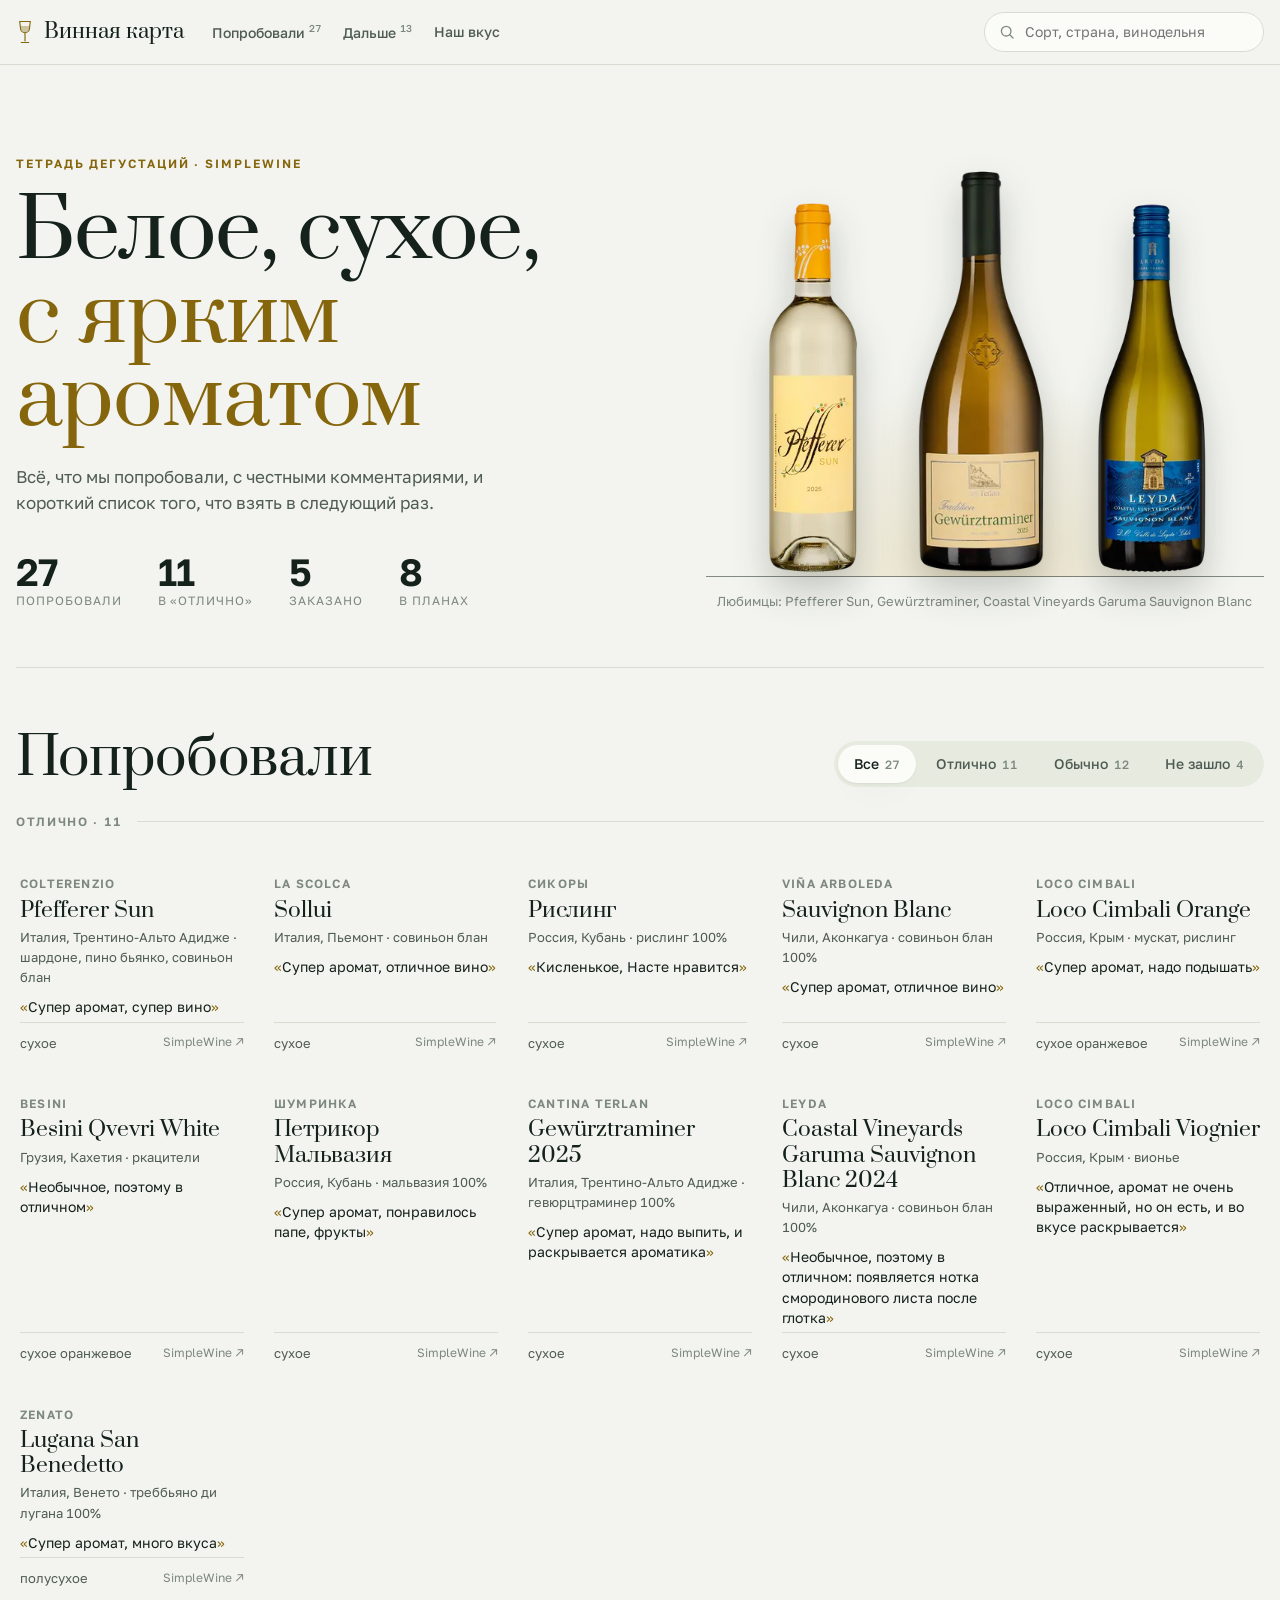
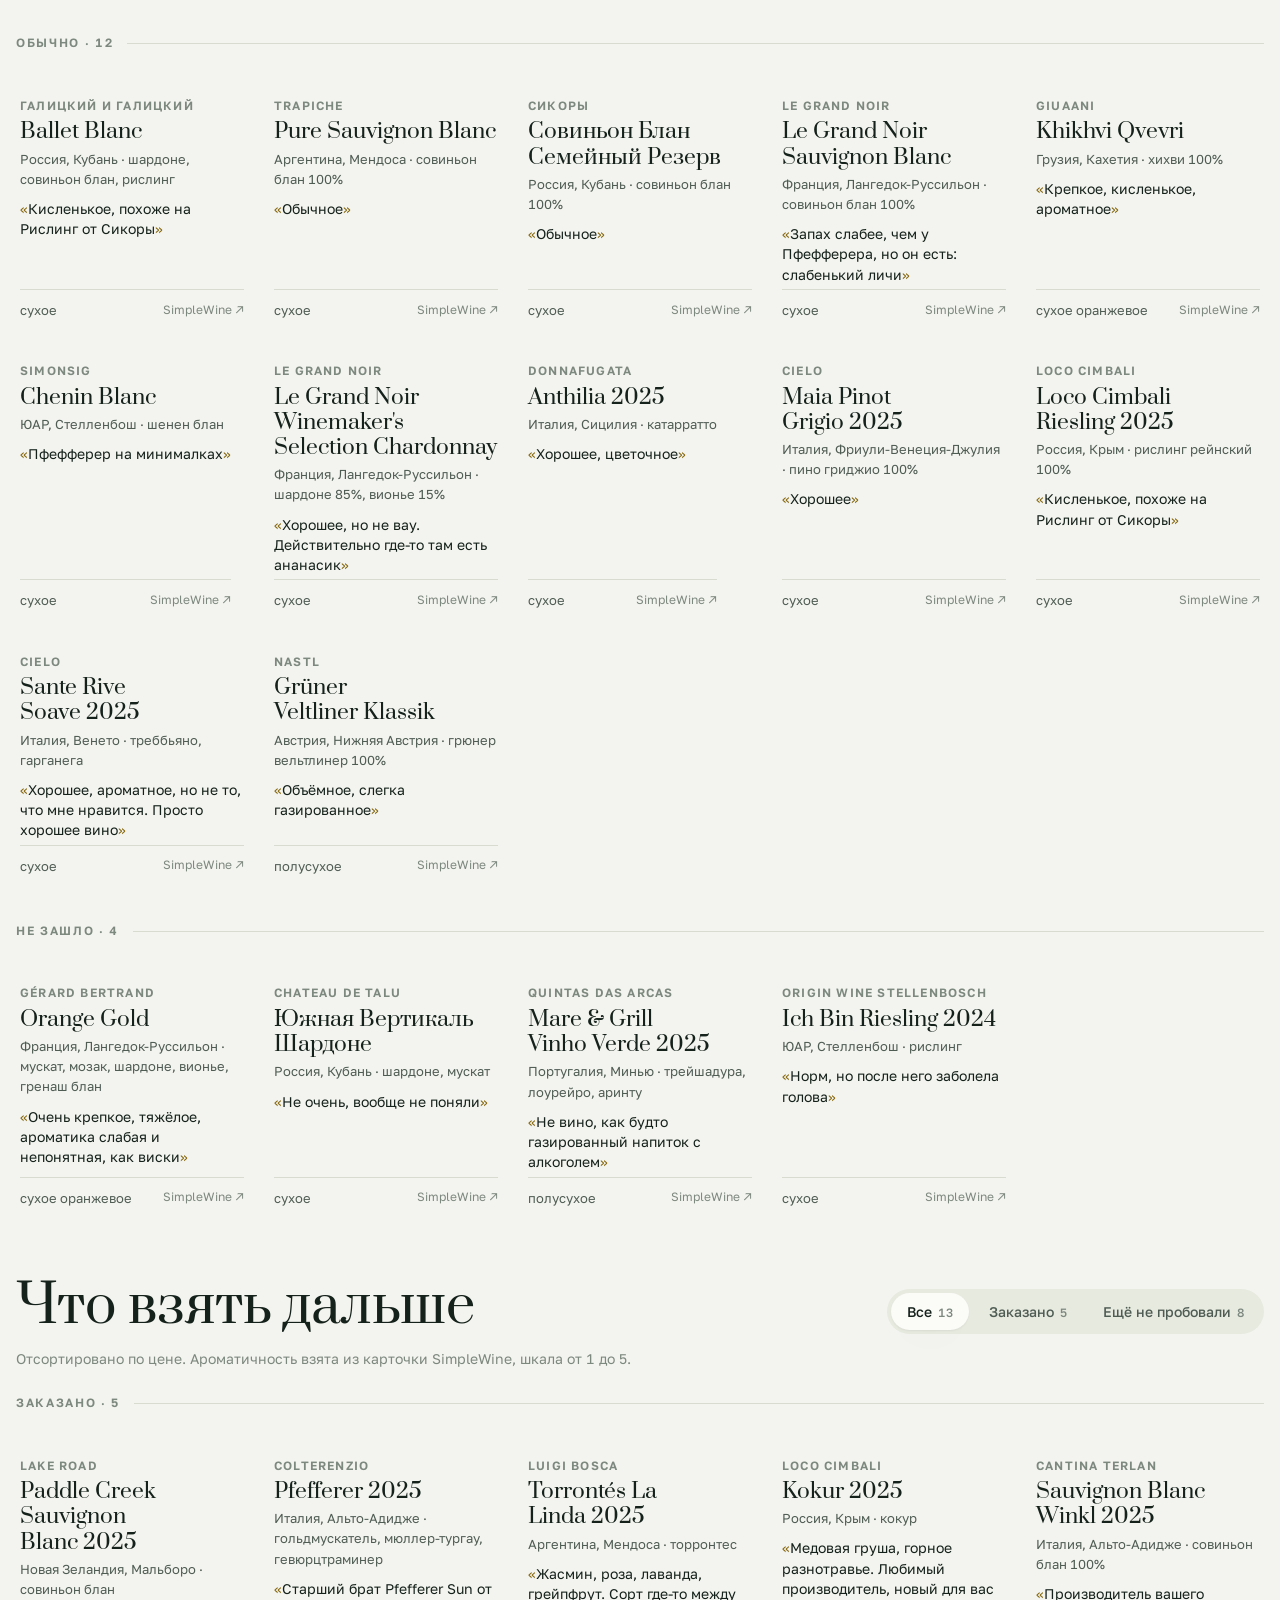
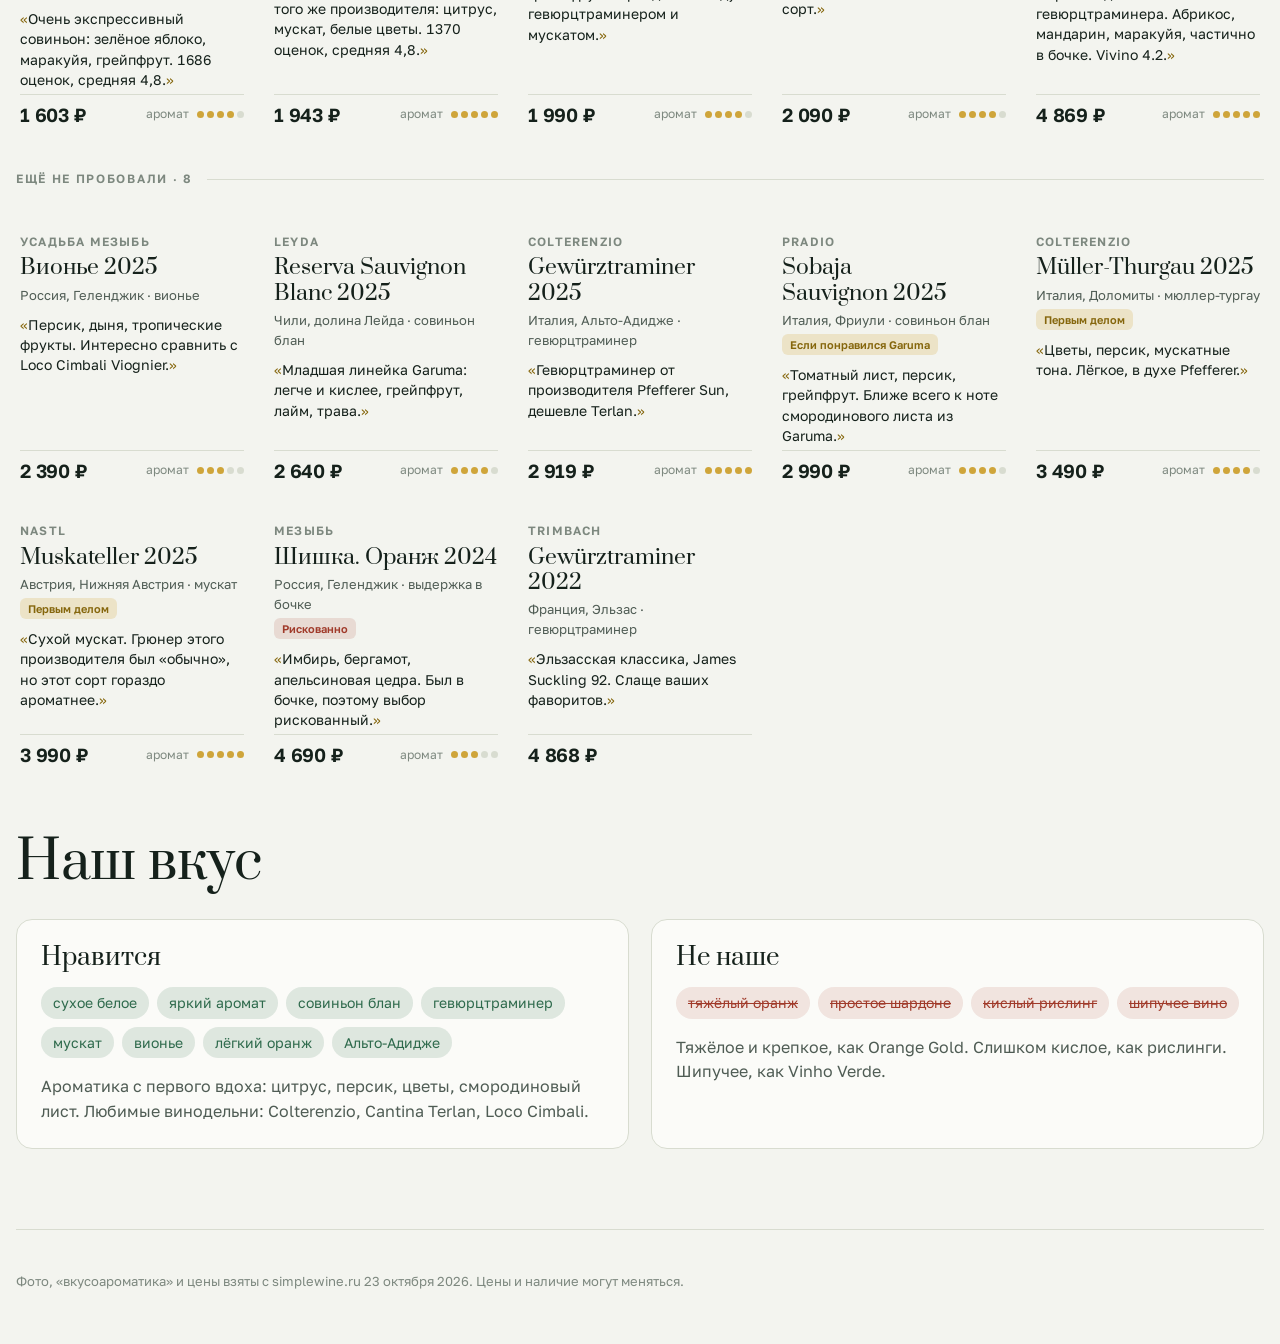
==== index.html @ acca244d "Винная карта: первая версия сайта Co-Authored-By: Claude Opus 5.5 <noreply@anthropic.com>" ====
<!doctype html>
<html lang="ru">
<head>
<meta charset="utf-8">
<meta name="viewport" content="width=device-width, initial-scale=1, viewport-fit=cover">
<meta name="claude:viewport-fit-sides" content="cover">
<title>Винная карта</title>
<meta name="description" content="Наша тетрадь белых вин из SimpleWine: что попробовали и что взять дальше.">
<link rel="preconnect" href="https://fonts.googleapis.com">
<link rel="preconnect" href="https://fonts.gstatic.com" crossorigin>
<link rel="stylesheet" href="https://fonts.googleapis.com/css2?family=Prata&family=Golos+Text:wght@400;500;600;700&display=swap">
<link rel="stylesheet" href="assets/style.css">
</head>
<body>

<header class="top">
  <div class="top__in">
    <a class="brand" href="#top" aria-label="Винная карта, наверх">
      <svg class="brand__mark" viewBox="0 0 24 32" aria-hidden="true"><path d="M5 2h14l-1 9a6 6 0 0 1-12 0L5 2Z" fill="none" stroke="currentColor" stroke-width="1.5"/><path d="M6.2 8h11.6l-.4 3a5.4 5.4 0 0 1-10.8 0Z" fill="currentColor" opacity=".35"/><path d="M12 17v11M7 30h10" stroke="currentColor" stroke-width="1.5" stroke-linecap="round"/></svg>
      <span>Винная карта</span>
    </a>
    <nav class="nav" aria-label="Разделы">
      <a href="#tried">Попробовали <sup data-count="tried"></sup></a>
      <a href="#next">Дальше <sup data-count="plan"></sup></a>
      <a href="#taste">Наш вкус</a>
    </nav>
    <label class="search">
      <svg viewBox="0 0 20 20" aria-hidden="true"><circle cx="9" cy="9" r="6" fill="none" stroke="currentColor" stroke-width="1.6"/><path d="m13.5 13.5 4 4" stroke="currentColor" stroke-width="1.6" stroke-linecap="round"/></svg>
      <input id="q" type="search" placeholder="Сорт, страна, винодельня" aria-label="Поиск по вину">
    </label>
  </div>
</header>

<main id="top">
  <section class="hero">
    <div class="hero__text">
      <p class="eyebrow">Тетрадь дегустаций · SimpleWine</p>
      <h1>Белое, сухое,<br><em>с ярким ароматом</em></h1>
      <p class="lede">Всё, что мы попробовали, с честными комментариями, и короткий список того, что взять в следующий раз.</p>
      <dl class="stats">
        <div><dt>попробовали</dt><dd data-count="tried"></dd></div>
        <div><dt>в «Отлично»</dt><dd data-count="ok"></dd></div>
        <div><dt>заказано</dt><dd data-count="ord"></dd></div>
        <div><dt>в планах</dt><dd data-count="next"></dd></div>
      </dl>
    </div>
    <figure class="shelf" aria-label="Три любимых вина">
      <div class="shelf__row" id="shelf"></div>
      <figcaption>Любимцы: <span id="shelfNames"></span></figcaption>
    </figure>
  </section>

  <section class="block" id="tried" aria-labelledby="h-tried">
    <div class="block__head">
      <h2 id="h-tried">Попробовали</h2>
      <div class="seg" role="group" aria-label="Фильтр по оценке" data-for="tried">
        <button type="button" data-f="all" aria-pressed="true">Все <span data-count="tried"></span></button>
        <button type="button" data-f="ok" aria-pressed="false">Отлично <span data-count="ok"></span></button>
        <button type="button" data-f="mid" aria-pressed="false">Обычно <span data-count="mid"></span></button>
        <button type="button" data-f="bad" aria-pressed="false">Не зашло <span data-count="bad"></span></button>
      </div>
    </div>
    <div class="grid" id="grid-tried"></div>
    <p class="none" id="none-tried" hidden>По запросу ничего не нашлось.</p>
  </section>

  <section class="block" id="next" aria-labelledby="h-next">
    <div class="block__head">
      <h2 id="h-next">Что взять дальше</h2>
      <div class="seg" role="group" aria-label="Фильтр по статусу" data-for="next">
        <button type="button" data-f="all" aria-pressed="true">Все <span data-count="plan"></span></button>
        <button type="button" data-f="ord" aria-pressed="false">Заказано <span data-count="ord"></span></button>
        <button type="button" data-f="next" aria-pressed="false">Ещё не пробовали <span data-count="next"></span></button>
      </div>
    </div>
    <p class="hint">Отсортировано по цене. Ароматичность взята из карточки SimpleWine, шкала от 1 до 5.</p>
    <div class="grid" id="grid-next"></div>
    <p class="none" id="none-next" hidden>По запросу ничего не нашлось.</p>
  </section>

  <section class="block taste" id="taste" aria-labelledby="h-taste">
    <h2 id="h-taste">Наш вкус</h2>
    <div class="taste__cols">
      <div>
        <h3>Нравится</h3>
        <ul class="pills pills--yes">
          <li>сухое белое</li><li>яркий аромат</li><li>совиньон блан</li><li>гевюрцтраминер</li><li>мускат</li><li>вионье</li><li>лёгкий оранж</li><li>Альто-Адидже</li>
        </ul>
        <p>Ароматика с первого вдоха: цитрус, персик, цветы, смородиновый лист. Любимые винодельни: Colterenzio, Cantina Terlan, Loco Cimbali.</p>
      </div>
      <div>
        <h3>Не наше</h3>
        <ul class="pills pills--no">
          <li>тяжёлый оранж</li><li>простое шардоне</li><li>кислый рислинг</li><li>шипучее вино</li>
        </ul>
        <p>Тяжёлое и крепкое, как Orange Gold. Слишком кислое, как рислинги. Шипучее, как Vinho Verde.</p>
      </div>
    </div>
  </section>

  <footer class="foot">
    <p>Фото, «вкусоароматика» и цены взяты с simplewine.ru 23 октября 2026. Цены и наличие могут меняться.</p>
  </footer>
</main>

<div class="sheet" id="sheet" hidden>
  <div class="sheet__scrim" data-close></div>
  <article class="sheet__card" role="dialog" aria-modal="true" aria-labelledby="sheetName">
    <button class="sheet__x" type="button" data-close aria-label="Закрыть">×</button>
    <div class="sheet__media">
      <div class="sheet__main"><img id="sheetImg" alt=""></div>
      <div class="sheet__thumbs" id="sheetThumbs"></div>
    </div>
    <div class="sheet__info" id="sheetInfo"></div>
  </article>
</div>

<script src="assets/wines.js"></script>
<script src="assets/app.js"></script>
</body>
</html>
---- assets/style.css ----
/* Винная карта.
   Идея: светлый «меловой» лист, как этикетка белого вина; соломенный акцент; бутылки стоят на полке.
   Карточка = подложка с бутылкой; при наведении бутылку сменяет бокал «вкусоароматики». */
:root {
  --bg: #f3f4ef;
  --surface: #fbfbf8;
  --plate: #e7eadf;
  --plate-hi: #dfe3d5;
  --ink: #15211b;
  --ink-2: #4f5c54;
  --ink-3: #7d887f;
  --rule: #d8dcd0;
  --straw: #cfa53a;
  --straw-ink: #85660c;
  --ok: #2e6a4c;
  --mid: #8a6a10;
  --bad: #a03a2a;
  --ord: #15211b;
  --shadow: 0 1px 2px rgba(21, 33, 27, .06), 0 12px 32px -18px rgba(21, 33, 27, .35);
  --f-display: "Prata", "Times New Roman", Georgia, serif;
  --f-body: "Golos Text", "Segoe UI", system-ui, -apple-system, sans-serif;
  --gut: max(16px, env(safe-area-inset-left, 0px));
  --gut-r: max(16px, env(safe-area-inset-right, 0px));
  --ease: cubic-bezier(.2, .7, .1, 1);
  color-scheme: light;
}
@media (prefers-color-scheme: dark) {
  :root:not([data-theme="light"]) {
    --bg: #101612; --surface: #161e19; --plate: #1d2721; --plate-hi: #243029;
    --ink: #ecefe8; --ink-2: #aab5ad; --ink-3: #7f8b83; --rule: #2a352e;
    --straw: #dcb653; --straw-ink: #e2c26a; --ok: #6cc196; --mid: #dcb653; --bad: #ec8a76; --ord: #ecefe8;
    --shadow: 0 1px 2px rgba(0, 0, 0, .3), 0 14px 34px -18px rgba(0, 0, 0, .7);
    color-scheme: dark;
  }
}
:root[data-theme="dark"] {
  --bg: #101612; --surface: #161e19; --plate: #1d2721; --plate-hi: #243029;
  --ink: #ecefe8; --ink-2: #aab5ad; --ink-3: #7f8b83; --rule: #2a352e;
  --straw: #dcb653; --straw-ink: #e2c26a; --ok: #6cc196; --mid: #dcb653; --bad: #ec8a76; --ord: #ecefe8;
  --shadow: 0 1px 2px rgba(0, 0, 0, .3), 0 14px 34px -18px rgba(0, 0, 0, .7);
  color-scheme: dark;
}

*, *::before, *::after { box-sizing: border-box; }
[hidden] { display: none !important; }
html { scroll-behavior: smooth; scroll-padding-top: 84px; }
body {
  margin: 0; background: var(--bg); color: var(--ink);
  font: 400 16px/1.55 var(--f-body); -webkit-font-smoothing: antialiased;
  font-variant-numeric: tabular-nums;
}
body::before {
  content: ""; position: fixed; inset: 0 0 auto; height: env(safe-area-inset-top, 0px); z-index: 30; background: var(--bg);
}
img { max-width: 100%; display: block; }
a { color: inherit; }
button { font: inherit; color: inherit; }
:focus-visible { outline: 2px solid var(--straw); outline-offset: 3px; border-radius: 4px; }

/* ---------- шапка ---------- */
.top {
  position: sticky; top: env(safe-area-inset-top, 0px); z-index: 20;
  background: color-mix(in srgb, var(--bg) 86%, transparent);
  backdrop-filter: blur(12px) saturate(1.2); -webkit-backdrop-filter: blur(12px) saturate(1.2);
  border-bottom: 1px solid var(--rule);
}
.top__in {
  max-width: 1280px; margin: 0 auto; padding-left: var(--gut); padding-right: var(--gut-r);
  display: flex; align-items: center; gap: 28px; min-height: 64px;
}
.brand { display: flex; align-items: center; gap: 10px; text-decoration: none; font: 400 20px/1 var(--f-display); white-space: nowrap; }
.brand__mark { width: 18px; height: 24px; color: var(--straw-ink); }
.nav { display: flex; gap: 22px; font-size: 14px; font-weight: 500; }
.nav a { text-decoration: none; color: var(--ink-2); white-space: nowrap; }
.nav a:hover { color: var(--ink); }
.nav sup { font-size: 10px; color: var(--ink-3); }
.search {
  margin-left: auto; display: flex; align-items: center; gap: 8px; height: 40px; padding: 0 14px;
  border: 1px solid var(--rule); border-radius: 999px; background: var(--surface); min-width: 0; width: 280px;
}
.search svg { width: 16px; height: 16px; color: var(--ink-3); flex: none; }
.search input { border: 0; outline: 0; background: none; color: var(--ink); font: inherit; font-size: 14px; width: 100%; min-width: 0; }
.search:focus-within { border-color: var(--ink-3); }

main { max-width: 1280px; margin: 0 auto; padding-left: var(--gut); padding-right: var(--gut-r); }

/* ---------- первый экран ---------- */
.hero {
  display: grid; grid-template-columns: minmax(0, 1.15fr) minmax(0, 1fr); gap: 48px; align-items: end;
  padding-block: clamp(40px, 7vw, 96px) 56px; border-bottom: 1px solid var(--rule);
}
.eyebrow { margin: 0 0 18px; font-size: 12px; font-weight: 600; letter-spacing: .16em; text-transform: uppercase; color: var(--straw-ink); }
h1 {
  margin: 0; font: 400 clamp(40px, 6.4vw, 84px)/1.02 var(--f-display); letter-spacing: -.01em; text-wrap: balance;
}
h1 em { font-style: normal; color: var(--straw-ink); }
.lede { margin: 22px 0 0; max-width: 46ch; font-size: 17px; color: var(--ink-2); }
.stats { display: flex; flex-wrap: wrap; gap: 14px 36px; margin: 34px 0 0; }
.stats div { display: flex; flex-direction: column-reverse; }
.stats dt { font-size: 12px; letter-spacing: .08em; text-transform: uppercase; color: var(--ink-3); }
.stats dd { margin: 0; font: 600 38px/1.1 var(--f-body); letter-spacing: -.02em; }

.shelf { margin: 0; display: grid; gap: 14px; }
.shelf__row {
  position: relative; display: flex; justify-content: center; align-items: flex-end; gap: clamp(8px, 3vw, 36px);
  height: clamp(260px, 32vw, 420px); padding: 0 6%;
  background: radial-gradient(60% 70% at 50% 100%, color-mix(in srgb, var(--straw) 22%, transparent), transparent 70%);
}
.shelf__row::after { content: ""; position: absolute; left: 0; right: 0; bottom: 0; height: 1px; background: var(--ink); opacity: .5; }
.shelf__row img { height: 92%; width: auto; filter: drop-shadow(0 18px 18px rgba(21, 33, 27, .22)); transition: transform .6s var(--ease); }
.shelf__row img:nth-child(2) { height: 100%; }
.shelf__row img:hover { transform: translateY(-8px); }
.shelf figcaption { font-size: 13px; color: var(--ink-3); text-align: center; }

/* ---------- разделы ---------- */
.block { padding-block: 64px 8px; }
.block__head { display: flex; flex-wrap: wrap; align-items: end; justify-content: space-between; gap: 16px 24px; margin-bottom: 26px; }
h2 { margin: 0; font: 400 clamp(32px, 4.4vw, 52px)/1.05 var(--f-display); text-wrap: balance; }
.hint { margin: -12px 0 24px; font-size: 14px; color: var(--ink-3); }
.seg { display: flex; flex-wrap: wrap; gap: 4px; padding: 4px; border-radius: 999px; background: var(--plate); }
.seg button {
  border: 0; background: none; cursor: pointer; padding: 8px 16px; border-radius: 999px;
  font-size: 14px; font-weight: 500; color: var(--ink-2); white-space: nowrap;
  transition: background .3s var(--ease), color .3s var(--ease);
}
.seg button span { font-size: 12px; color: var(--ink-3); margin-left: 2px; }
.seg button[aria-pressed="true"] { background: var(--surface); color: var(--ink); box-shadow: var(--shadow); }

.group-title {
  grid-column: 1 / -1; display: flex; align-items: center; gap: 14px; margin: 18px 0 2px;
  font-size: 12px; font-weight: 600; letter-spacing: .14em; text-transform: uppercase; color: var(--ink-3);
}
.group-title::after { content: ""; flex: 1; height: 1px; background: var(--rule); }
.group-title:first-child { margin-top: 0; }

.grid { display: grid; grid-template-columns: repeat(auto-fill, minmax(232px, 1fr)); gap: 28px 22px; }
.none { color: var(--ink-3); padding: 24px 0; }

/* ---------- карточка ---------- */
.card {
  position: relative; display: flex; flex-direction: column; min-width: 0;
  background: none; border: 0; padding: 0; text-align: left; cursor: pointer;
}
.card__plate {
  position: relative; aspect-ratio: 4 / 5; border-radius: 16px; overflow: hidden; background: var(--plate);
  transition: background .4s var(--ease);
}
.card__bottle {
  position: absolute; left: 50%; bottom: 6%; height: 84%; width: auto; max-width: none; transform: translateX(-50%);
  filter: drop-shadow(0 14px 14px rgba(21, 33, 27, .2)); transition: transform .6s var(--ease), opacity .4s var(--ease);
}
.card__glass {
  position: absolute; inset: 0; width: 100%; height: 100%; object-fit: contain; background: #fff; padding: 6%;
  opacity: 0; transform: scale(1.04); transition: opacity .45s var(--ease), transform .6s var(--ease);
}
.card:hover .card__plate, .card:focus-visible .card__plate { background: var(--plate-hi); }
.card:hover .card__bottle { transform: translateX(-50%) translateY(-6px); }
@media (hover: hover) {
  .card:hover .card__glass, .card:focus-visible .card__glass { opacity: 1; transform: none; }
}
.badge {
  position: absolute; top: 12px; left: 12px; z-index: 2; display: inline-flex; align-items: center; gap: 6px;
  padding: 4px 10px; border-radius: 999px; background: var(--surface); box-shadow: var(--shadow);
  font-size: 12px; font-weight: 600;
}
.badge::before { content: ""; width: 7px; height: 7px; border-radius: 50%; background: currentColor; }
.badge--ok { color: var(--ok); } .badge--mid { color: var(--mid); } .badge--bad { color: var(--bad); }
.badge--ord { color: var(--ord); } .badge--next { color: var(--straw-ink); }
.glass-hint {
  position: absolute; right: 12px; bottom: 12px; z-index: 2; font-size: 11px; color: var(--ink-3);
  background: color-mix(in srgb, var(--surface) 80%, transparent); padding: 3px 8px; border-radius: 999px;
}
@media (hover: none) { .glass-hint { display: none; } }

.card__body { flex: 1; display: flex; flex-direction: column; align-items: stretch; gap: 4px; padding: 14px 4px 0; }
.card__body > .tag { align-self: flex-start; }
.card__producer { font-size: 12px; font-weight: 600; letter-spacing: .1em; text-transform: uppercase; color: var(--ink-3); }
.card__name { margin: 0; font: 400 21px/1.2 var(--f-display); text-wrap: balance; }
.card__meta { font-size: 13px; color: var(--ink-2); }
.card__note { margin: 6px 0 0; font-size: 14px; line-height: 1.45; color: var(--ink); }
.card__note::before { content: "«"; color: var(--straw-ink); }
.card__note::after { content: "»"; color: var(--straw-ink); }
.card__foot { margin-top: auto !important; display: flex; align-items: center; justify-content: space-between; gap: 10px; margin-top: 10px; padding-top: 10px; border-top: 1px solid var(--rule); }
.price { font: 600 19px/1 var(--f-body); letter-spacing: -.01em; white-space: nowrap; }
.aroma { display: inline-flex; gap: 3px; align-items: center; }
.aroma i { width: 7px; height: 7px; border-radius: 50%; background: var(--rule); }
.aroma i.on { background: var(--straw); }
.aroma-l { font-size: 12px; color: var(--ink-3); display: inline-flex; gap: 8px; align-items: center; }
.tag { justify-self: start; font-size: 11px; font-weight: 600; padding: 2px 8px; border-radius: 6px; background: color-mix(in srgb, var(--straw) 22%, transparent); color: var(--straw-ink); }
.tag--risk { background: color-mix(in srgb, var(--bad) 14%, transparent); color: var(--bad); }
.card--bad .card__bottle { opacity: .75; filter: grayscale(.5) drop-shadow(0 14px 14px rgba(21, 33, 27, .2)); }

/* ---------- наш вкус ---------- */
.taste { padding-bottom: 24px; }
.taste h2 { margin-bottom: 28px; }
.taste__cols { display: grid; grid-template-columns: repeat(2, minmax(0, 1fr)); gap: 22px; }
.taste__cols > div { background: var(--surface); border: 1px solid var(--rule); border-radius: 16px; padding: 24px; min-width: 0; }
.taste h3 { margin: 0 0 14px; font: 400 24px/1.2 var(--f-display); }
.taste p { margin: 16px 0 0; color: var(--ink-2); max-width: 60ch; }
.pills { list-style: none; margin: 0; padding: 0; display: flex; flex-wrap: wrap; gap: 8px; }
.pills li { padding: 5px 12px; border-radius: 999px; font-size: 14px; }
.pills--yes li { background: color-mix(in srgb, var(--ok) 14%, transparent); color: var(--ok); }
.pills--no li { background: color-mix(in srgb, var(--bad) 12%, transparent); color: var(--bad); text-decoration: line-through; text-decoration-thickness: 1px; }

.foot { margin-top: 56px; padding-block: 28px calc(40px + env(safe-area-inset-bottom, 0px)); border-top: 1px solid var(--rule); font-size: 13px; color: var(--ink-3); }

/* ---------- карточка вина (окно) ---------- */
.sheet { position: fixed; inset: 0; z-index: 50; display: grid; place-items: center; padding: max(16px, env(safe-area-inset-top, 0px)) var(--gut-r) max(16px, env(safe-area-inset-bottom, 0px)) var(--gut); }
.sheet__scrim { position: absolute; inset: 0; background: rgba(10, 16, 12, .55); backdrop-filter: blur(4px); -webkit-backdrop-filter: blur(4px); animation: fade .3s ease both; }
.sheet__card {
  position: relative; width: min(980px, 100%); max-height: 100%; overflow: auto; display: grid; grid-template-columns: minmax(0, 1fr) minmax(0, 1fr);
  background: var(--surface); border-radius: 20px; box-shadow: 0 40px 100px -30px rgba(0, 0, 0, .55); animation: rise .45s var(--ease) both;
}
.sheet__x {
  position: absolute; top: 12px; right: 12px; z-index: 3; width: 40px; height: 40px; border-radius: 50%; border: 1px solid var(--rule);
  background: var(--surface); font-size: 22px; line-height: 1; cursor: pointer;
}
.sheet__media { background: var(--plate); padding: 20px; display: grid; gap: 14px; align-content: start; }
.sheet__main { aspect-ratio: 4 / 5; border-radius: 12px; overflow: hidden; display: grid; place-items: center; }
.sheet__main.is-white { background: #fff; }
.sheet__main img { max-height: 100%; width: auto; object-fit: contain; }
.sheet__thumbs { display: flex; gap: 10px; }
.sheet__thumbs button {
  flex: 1; display: grid; gap: 4px; justify-items: center; padding: 8px 6px; border-radius: 10px; border: 1px solid var(--rule);
  background: var(--surface); cursor: pointer; font-size: 12px; color: var(--ink-2);
}
.sheet__thumbs button[aria-pressed="true"] { border-color: var(--ink); color: var(--ink); }
.sheet__thumbs img { height: 54px; width: auto; object-fit: contain; }
.sheet__info { padding: 36px 32px 32px; display: grid; gap: 14px; align-content: start; min-width: 0; }
.sheet__info h2 { font-size: clamp(28px, 3.4vw, 40px); }
.facts { display: grid; grid-template-columns: max-content minmax(0, 1fr); gap: 8px 18px; margin: 4px 0 0; font-size: 15px; }
.facts dt { color: var(--ink-3); }
.facts dd { margin: 0; }
.sheet__note { margin: 4px 0 0; font: 400 20px/1.4 var(--f-display); }
.btn {
  display: inline-flex; align-items: center; justify-content: center; gap: 8px; height: 48px; padding: 0 22px; border-radius: 999px;
  background: var(--ink); color: var(--bg); text-decoration: none; font-weight: 600; font-size: 15px; justify-self: start;
}
.btn:hover { background: color-mix(in srgb, var(--ink) 85%, var(--straw)); }
@keyframes fade { from { opacity: 0; } }
@keyframes rise { from { opacity: 0; transform: translateY(18px) scale(.98); } }

/* ---------- адаптив ---------- */
@media (max-width: 980px) {
  .search { width: 200px; }
  .nav { gap: 16px; }
}
@media (max-width: 820px) {
  .top__in { flex-wrap: wrap; gap: 8px 16px; padding-block: 10px; }
  .nav { order: 3; width: 100%; overflow-x: auto; }
  .search { width: auto; flex: 1; }
  html { scroll-padding-top: 120px; }
  .hero { grid-template-columns: 1fr; gap: 28px; }
  .shelf__row { height: 240px; }
  .taste__cols { grid-template-columns: 1fr; }
  .sheet { padding: 0; place-items: end stretch; }
  .sheet__card { grid-template-columns: 1fr; border-radius: 20px 20px 0 0; max-height: 92vh; animation-name: up; }
  .sheet__main { aspect-ratio: auto; height: 320px; }
  .sheet__info { padding: 22px 20px calc(28px + env(safe-area-inset-bottom, 0px)); }
}
@keyframes up { from { transform: translateY(40px); opacity: 0; } }
@media (max-width: 560px) {
  .brand span { font-size: 18px; }
  .grid { grid-template-columns: repeat(2, minmax(0, 1fr)); gap: 22px 12px; }
  .card__name { font-size: 17px; }
  .card__note { font-size: 13px; }
  .card__meta { font-size: 12px; }
  .badge { top: 8px; left: 8px; font-size: 11px; padding: 3px 8px; }
  .stats { display: grid; grid-template-columns: 1fr 1fr; gap: 14px 20px; }
  .stats dd { font-size: 30px; }
  .seg { width: 100%; }
  .seg button { flex: 1; padding: 8px 8px; font-size: 13px; }
  .card__foot { flex-wrap: wrap; }
}
@media (prefers-reduced-motion: reduce) {
  *, *::before, *::after { animation: none !important; transition: none !important; }
  html { scroll-behavior: auto; }
}
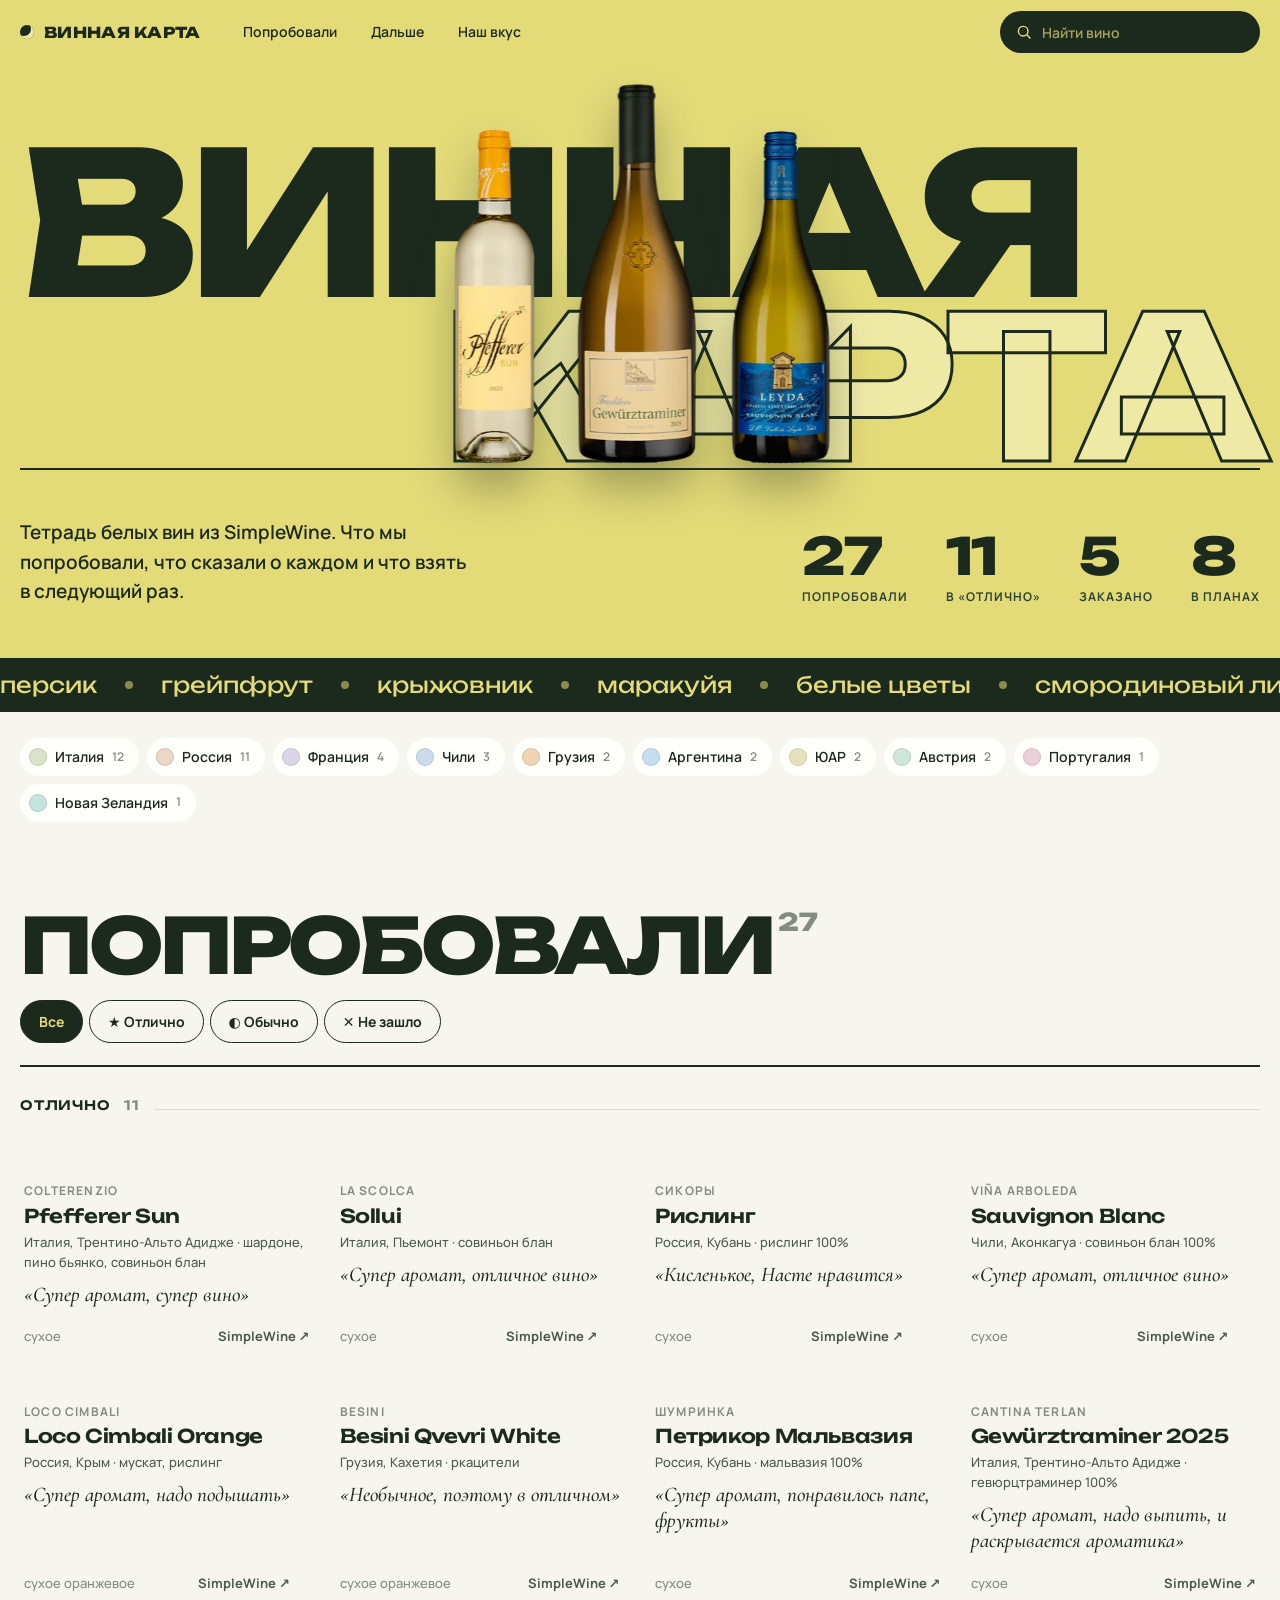
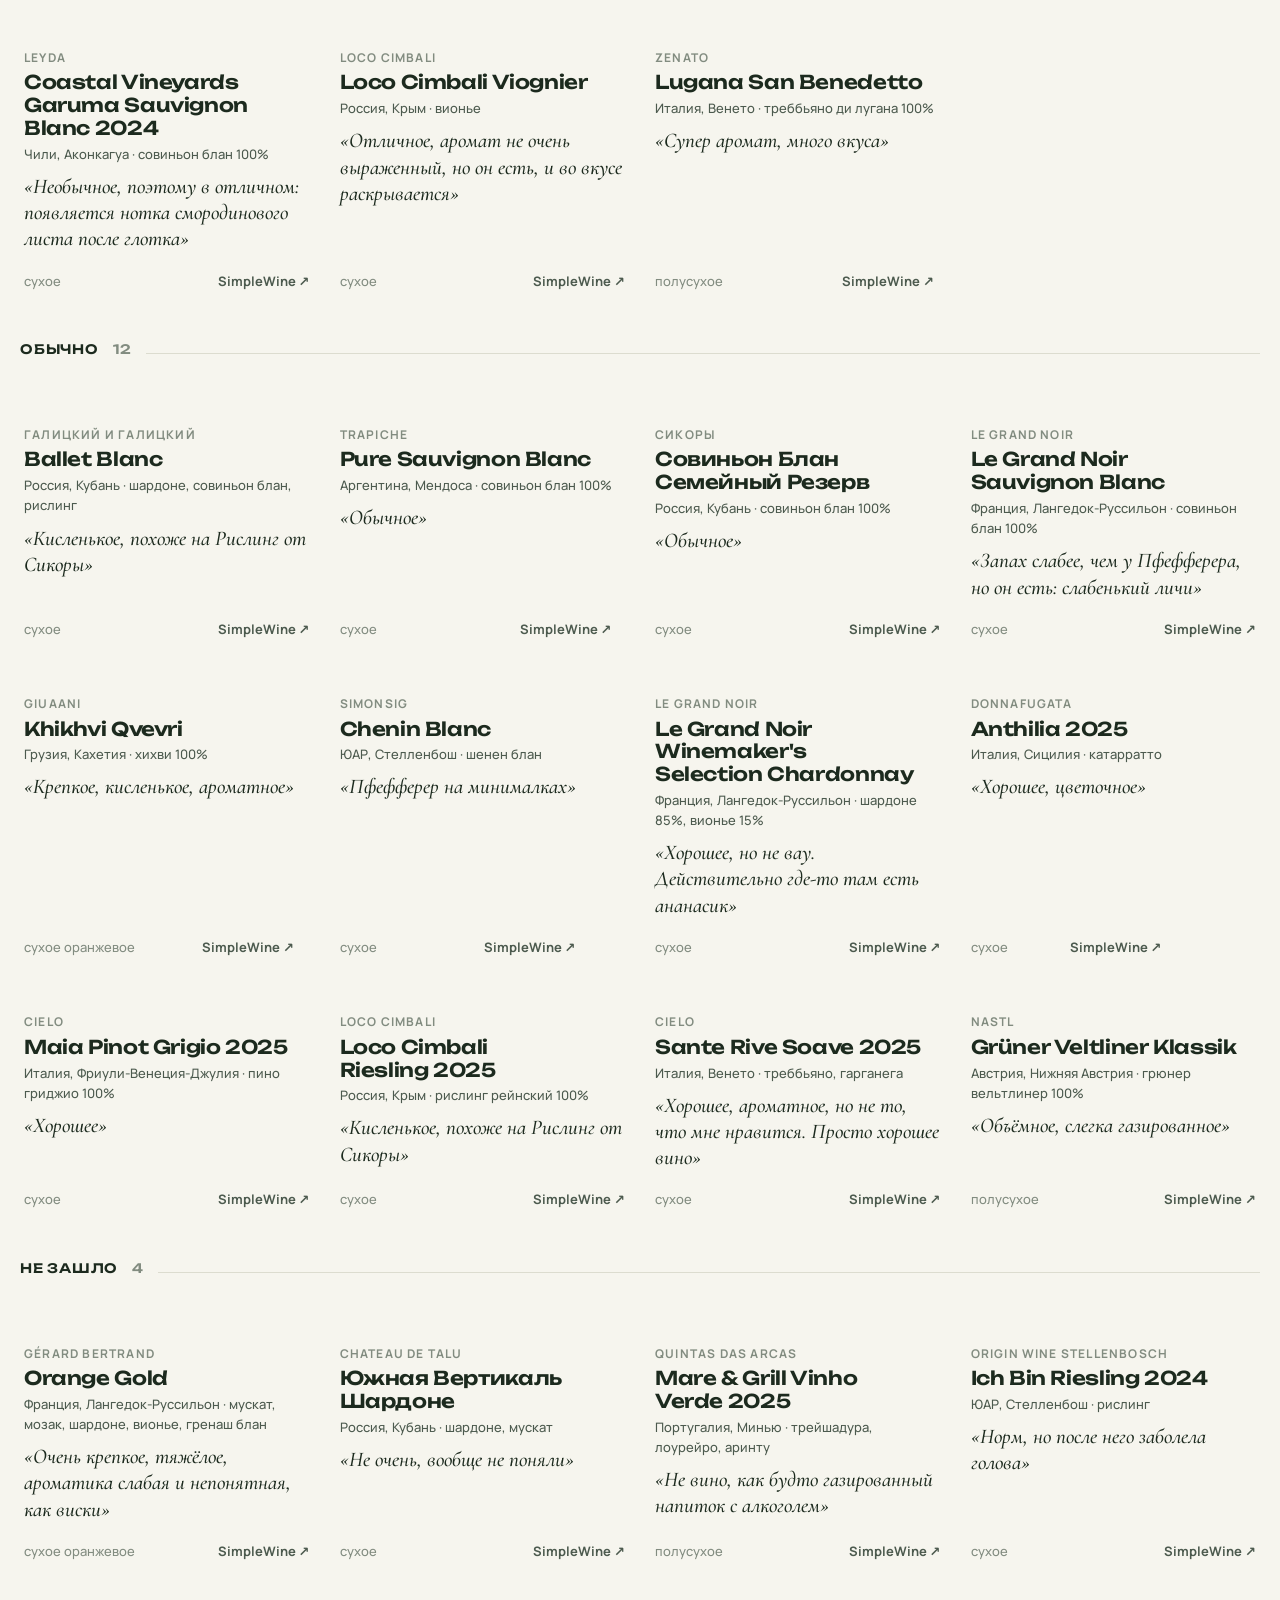
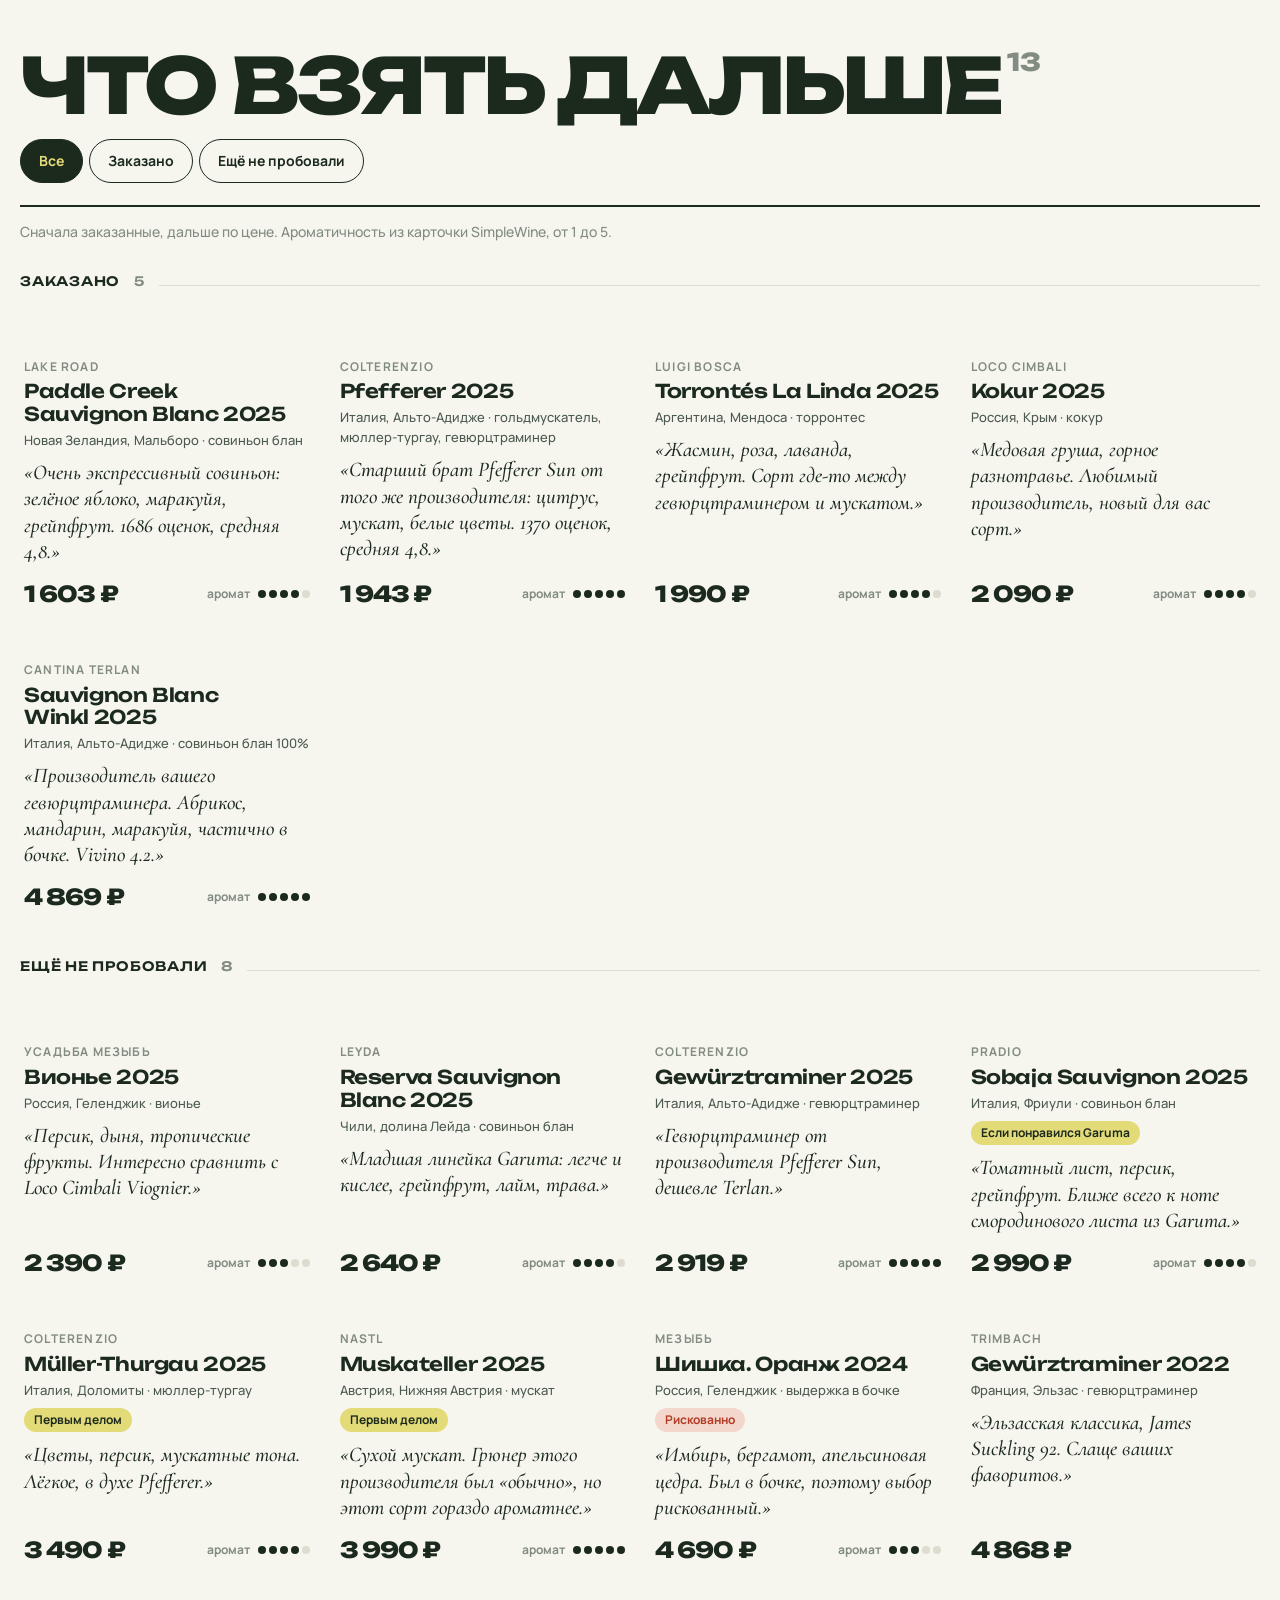
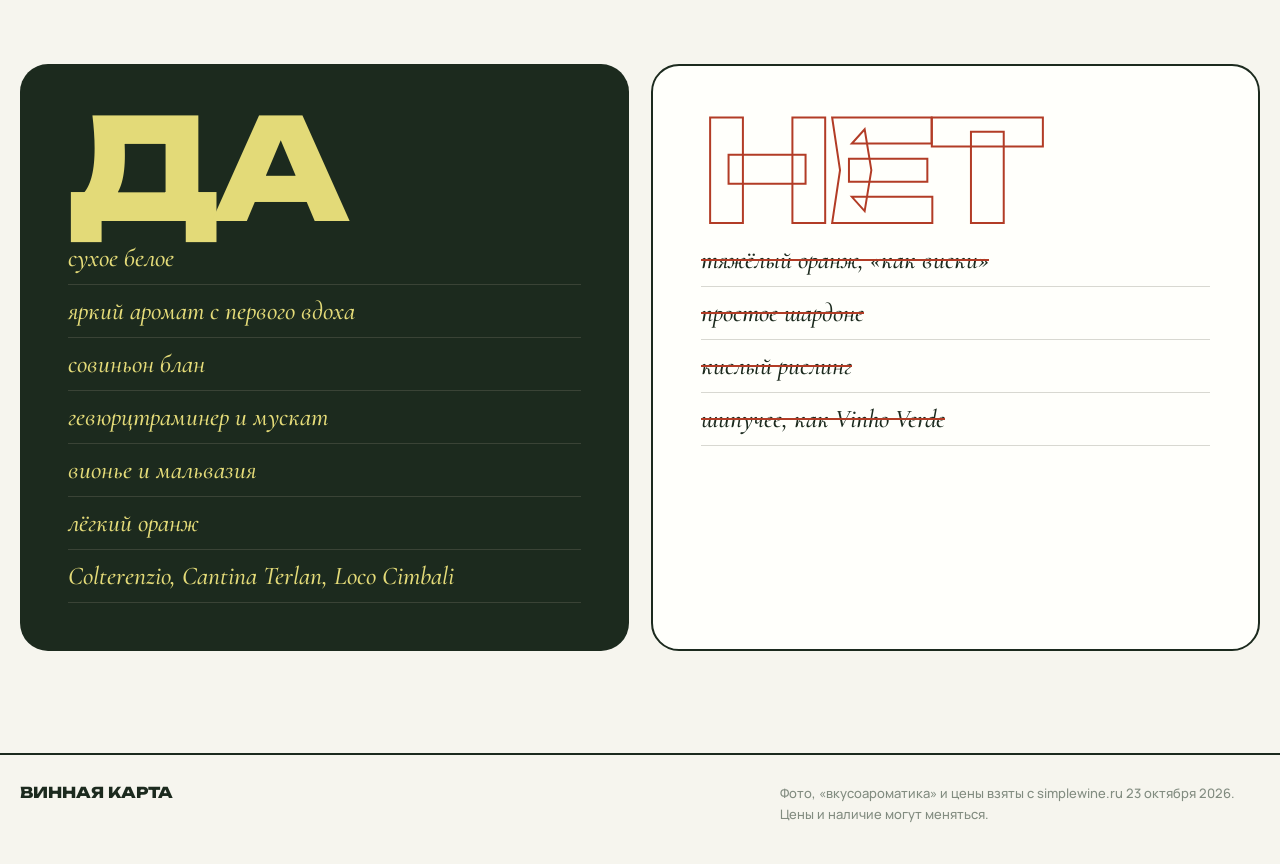
==== commit 9e849b0e: "Редизайн: плакатная шапка, лента ароматов, цвет карточки по стране, фильтр по странам Co-Authored-By" ====
--- a/index.html
+++ b/index.html
@@ -6,100 +6,101 @@
 <meta name="claude:viewport-fit-sides" content="cover">
 <title>Винная карта</title>
 <meta name="description" content="Наша тетрадь белых вин из SimpleWine: что попробовали и что взять дальше.">
+<meta name="theme-color" content="#e3da78">
+<link rel="icon" href="data:image/svg+xml,%3Csvg xmlns='http://www.w3.org/2000/svg' viewBox='0 0 32 32'%3E%3Crect width='32' height='32' rx='8' fill='%231c2a1e'/%3E%3Cpath d='M10 6h12l-1 8a5 5 0 0 1-10 0z' fill='%23e3da78'/%3E%3Cpath d='M16 19v6m-4 2h8' stroke='%23e3da78' stroke-width='2' stroke-linecap='round'/%3E%3C/svg%3E">
 <link rel="preconnect" href="https://fonts.googleapis.com">
 <link rel="preconnect" href="https://fonts.gstatic.com" crossorigin>
-<link rel="stylesheet" href="https://fonts.googleapis.com/css2?family=Prata&family=Golos+Text:wght@400;500;600;700&display=swap">
+<link rel="stylesheet" href="https://fonts.googleapis.com/css2?family=Unbounded:wght@400;600;800&family=Manrope:wght@400;500;600;700&family=Cormorant+Garamond:ital,wght@1,500;1,600&display=swap">
 <link rel="stylesheet" href="assets/style.css">
 </head>
 <body>
 
-<header class="top">
-  <div class="top__in">
-    <a class="brand" href="#top" aria-label="Винная карта, наверх">
-      <svg class="brand__mark" viewBox="0 0 24 32" aria-hidden="true"><path d="M5 2h14l-1 9a6 6 0 0 1-12 0L5 2Z" fill="none" stroke="currentColor" stroke-width="1.5"/><path d="M6.2 8h11.6l-.4 3a5.4 5.4 0 0 1-10.8 0Z" fill="currentColor" opacity=".35"/><path d="M12 17v11M7 30h10" stroke="currentColor" stroke-width="1.5" stroke-linecap="round"/></svg>
-      <span>Винная карта</span>
-    </a>
-    <nav class="nav" aria-label="Разделы">
-      <a href="#tried">Попробовали <sup data-count="tried"></sup></a>
-      <a href="#next">Дальше <sup data-count="plan"></sup></a>
+<header class="bar">
+  <div class="bar__in">
+    <a class="logo" href="#top"><span class="logo__dot"></span>Винная карта</a>
+    <nav class="bar__nav" aria-label="Разделы">
+      <a href="#tried">Попробовали</a>
+      <a href="#next">Дальше</a>
       <a href="#taste">Наш вкус</a>
     </nav>
-    <label class="search">
-      <svg viewBox="0 0 20 20" aria-hidden="true"><circle cx="9" cy="9" r="6" fill="none" stroke="currentColor" stroke-width="1.6"/><path d="m13.5 13.5 4 4" stroke="currentColor" stroke-width="1.6" stroke-linecap="round"/></svg>
-      <input id="q" type="search" placeholder="Сорт, страна, винодельня" aria-label="Поиск по вину">
+    <label class="find">
+      <svg viewBox="0 0 20 20" aria-hidden="true"><circle cx="9" cy="9" r="6" fill="none" stroke="currentColor" stroke-width="1.8"/><path d="m13.5 13.5 4 4" stroke="currentColor" stroke-width="1.8" stroke-linecap="round"/></svg>
+      <input id="q" type="search" placeholder="Найти вино" aria-label="Поиск по сорту, стране, винодельне">
     </label>
   </div>
 </header>
 
 <main id="top">
-  <section class="hero">
-    <div class="hero__text">
-      <p class="eyebrow">Тетрадь дегустаций · SimpleWine</p>
-      <h1>Белое, сухое,<br><em>с ярким ароматом</em></h1>
-      <p class="lede">Всё, что мы попробовали, с честными комментариями, и короткий список того, что взять в следующий раз.</p>
-      <dl class="stats">
-        <div><dt>попробовали</dt><dd data-count="tried"></dd></div>
-        <div><dt>в «Отлично»</dt><dd data-count="ok"></dd></div>
-        <div><dt>заказано</dt><dd data-count="ord"></dd></div>
-        <div><dt>в планах</dt><dd data-count="next"></dd></div>
+  <section class="poster" aria-label="Винная карта">
+    <div class="poster__stage">
+      <h1 class="poster__title" aria-label="Винная карта">
+        <span class="poster__w1" aria-hidden="true">Винная</span>
+        <span class="poster__w2" aria-hidden="true">карта</span>
+      </h1>
+      <div class="poster__bottles" id="heroBottles"></div>
+    </div>
+    <div class="poster__foot">
+      <p class="poster__lede">Тетрадь белых вин из&nbsp;SimpleWine. Что мы попробовали, что сказали о&nbsp;каждом и&nbsp;что взять в&nbsp;следующий раз.</p>
+      <dl class="poster__stats">
+        <div><dd data-count="tried"></dd><dt>попробовали</dt></div>
+        <div><dd data-count="ok"></dd><dt>в «Отлично»</dt></div>
+        <div><dd data-count="ord"></dd><dt>заказано</dt></div>
+        <div><dd data-count="next"></dd><dt>в планах</dt></div>
       </dl>
-    </div>
-    <figure class="shelf" aria-label="Три любимых вина">
-      <div class="shelf__row" id="shelf"></div>
-      <figcaption>Любимцы: <span id="shelfNames"></span></figcaption>
-    </figure>
-  </section>
-
-  <section class="block" id="tried" aria-labelledby="h-tried">
-    <div class="block__head">
-      <h2 id="h-tried">Попробовали</h2>
-      <div class="seg" role="group" aria-label="Фильтр по оценке" data-for="tried">
-        <button type="button" data-f="all" aria-pressed="true">Все <span data-count="tried"></span></button>
-        <button type="button" data-f="ok" aria-pressed="false">Отлично <span data-count="ok"></span></button>
-        <button type="button" data-f="mid" aria-pressed="false">Обычно <span data-count="mid"></span></button>
-        <button type="button" data-f="bad" aria-pressed="false">Не зашло <span data-count="bad"></span></button>
-      </div>
-    </div>
-    <div class="grid" id="grid-tried"></div>
-    <p class="none" id="none-tried" hidden>По запросу ничего не нашлось.</p>
-  </section>
-
-  <section class="block" id="next" aria-labelledby="h-next">
-    <div class="block__head">
-      <h2 id="h-next">Что взять дальше</h2>
-      <div class="seg" role="group" aria-label="Фильтр по статусу" data-for="next">
-        <button type="button" data-f="all" aria-pressed="true">Все <span data-count="plan"></span></button>
-        <button type="button" data-f="ord" aria-pressed="false">Заказано <span data-count="ord"></span></button>
-        <button type="button" data-f="next" aria-pressed="false">Ещё не пробовали <span data-count="next"></span></button>
-      </div>
-    </div>
-    <p class="hint">Отсортировано по цене. Ароматичность взята из карточки SimpleWine, шкала от 1 до 5.</p>
-    <div class="grid" id="grid-next"></div>
-    <p class="none" id="none-next" hidden>По запросу ничего не нашлось.</p>
-  </section>
-
-  <section class="block taste" id="taste" aria-labelledby="h-taste">
-    <h2 id="h-taste">Наш вкус</h2>
-    <div class="taste__cols">
-      <div>
-        <h3>Нравится</h3>
-        <ul class="pills pills--yes">
-          <li>сухое белое</li><li>яркий аромат</li><li>совиньон блан</li><li>гевюрцтраминер</li><li>мускат</li><li>вионье</li><li>лёгкий оранж</li><li>Альто-Адидже</li>
-        </ul>
-        <p>Ароматика с первого вдоха: цитрус, персик, цветы, смородиновый лист. Любимые винодельни: Colterenzio, Cantina Terlan, Loco Cimbali.</p>
-      </div>
-      <div>
-        <h3>Не наше</h3>
-        <ul class="pills pills--no">
-          <li>тяжёлый оранж</li><li>простое шардоне</li><li>кислый рислинг</li><li>шипучее вино</li>
-        </ul>
-        <p>Тяжёлое и крепкое, как Orange Gold. Слишком кислое, как рислинги. Шипучее, как Vinho Verde.</p>
-      </div>
     </div>
   </section>
 
-  <footer class="foot">
-    <p>Фото, «вкусоароматика» и цены взяты с simplewine.ru 23 октября 2026. Цены и наличие могут меняться.</p>
+  <div class="ticker" aria-hidden="true"><div class="ticker__track" id="ticker"></div></div>
+
+  <div class="countries" id="countries" role="group" aria-label="Фильтр по стране"></div>
+
+  <section class="sect" id="tried" aria-labelledby="h-tried">
+    <header class="sect__head">
+      <h2 id="h-tried">Попробовали<sup data-count="tried"></sup></h2>
+      <div class="pills" role="group" aria-label="Фильтр по оценке" data-for="tried">
+        <button type="button" data-f="all" aria-pressed="true">Все</button>
+        <button type="button" data-f="ok" aria-pressed="false">★ Отлично</button>
+        <button type="button" data-f="mid" aria-pressed="false">◐ Обычно</button>
+        <button type="button" data-f="bad" aria-pressed="false">✕ Не зашло</button>
+      </div>
+    </header>
+    <div class="wall" id="wall-tried"></div>
+    <p class="none" id="none-tried" hidden>Ничего не нашлось. Попробуйте другой запрос или страну.</p>
+  </section>
+
+  <section class="sect" id="next" aria-labelledby="h-next">
+    <header class="sect__head">
+      <h2 id="h-next">Что взять дальше<sup data-count="plan"></sup></h2>
+      <div class="pills" role="group" aria-label="Фильтр по статусу" data-for="next">
+        <button type="button" data-f="all" aria-pressed="true">Все</button>
+        <button type="button" data-f="ord" aria-pressed="false">Заказано</button>
+        <button type="button" data-f="next" aria-pressed="false">Ещё не пробовали</button>
+      </div>
+    </header>
+    <p class="sect__note">Сначала заказанные, дальше по цене. Ароматичность из карточки SimpleWine, от 1 до 5.</p>
+    <div class="wall" id="wall-next"></div>
+    <p class="none" id="none-next" hidden>Ничего не нашлось. Попробуйте другой запрос или страну.</p>
+  </section>
+
+  <section class="taste" id="taste" aria-labelledby="h-taste">
+    <h2 id="h-taste" class="sr">Наш вкус</h2>
+    <div class="taste__col taste__col--yes">
+      <p class="taste__big">Да</p>
+      <ul>
+        <li>сухое белое</li><li>яркий аромат с первого вдоха</li><li>совиньон блан</li><li>гевюрцтраминер и мускат</li><li>вионье и мальвазия</li><li>лёгкий оранж</li><li>Colterenzio, Cantina Terlan, Loco Cimbali</li>
+      </ul>
+    </div>
+    <div class="taste__col taste__col--no">
+      <p class="taste__big">Нет</p>
+      <ul>
+        <li>тяжёлый оранж, «как виски»</li><li>простое шардоне</li><li>кислый рислинг</li><li>шипучее, как Vinho Verde</li>
+      </ul>
+    </div>
+  </section>
+
+  <footer class="end">
+    <p class="end__mark">Винная карта</p>
+    <p>Фото, «вкусоароматика» и цены взяты с simplewine.ru 23&nbsp;октября 2026. Цены и наличие могут меняться.</p>
   </footer>
 </main>
 
@@ -107,9 +108,9 @@
   <div class="sheet__scrim" data-close></div>
   <article class="sheet__card" role="dialog" aria-modal="true" aria-labelledby="sheetName">
     <button class="sheet__x" type="button" data-close aria-label="Закрыть">×</button>
-    <div class="sheet__media">
+    <div class="sheet__media" id="sheetMedia">
       <div class="sheet__main"><img id="sheetImg" alt=""></div>
-      <div class="sheet__thumbs" id="sheetThumbs"></div>
+      <div class="sheet__views" id="sheetViews"></div>
     </div>
     <div class="sheet__info" id="sheetInfo"></div>
   </article>
--- a/assets/style.css
+++ b/assets/style.css
@@ -1,276 +1,253 @@
-/* Винная карта.
-   Идея: светлый «меловой» лист, как этикетка белого вина; соломенный акцент; бутылки стоят на полке.
-   Карточка = подложка с бутылкой; при наведении бутылку сменяет бокал «вкусоароматики». */
+/* Винная карта — плакат.
+   Соломенно-зелёный, как бокал белого; тёмная «бутылочная» зелень для текста.
+   Цвет подложки карточки = страна вина. Комментарии — курсивом, как в тетради. */
 :root {
-  --bg: #f3f4ef;
-  --surface: #fbfbf8;
-  --plate: #e7eadf;
-  --plate-hi: #dfe3d5;
-  --ink: #15211b;
-  --ink-2: #4f5c54;
-  --ink-3: #7d887f;
-  --rule: #d8dcd0;
-  --straw: #cfa53a;
-  --straw-ink: #85660c;
-  --ok: #2e6a4c;
-  --mid: #8a6a10;
-  --bad: #a03a2a;
-  --ord: #15211b;
-  --shadow: 0 1px 2px rgba(21, 33, 27, .06), 0 12px 32px -18px rgba(21, 33, 27, .35);
-  --f-display: "Prata", "Times New Roman", Georgia, serif;
-  --f-body: "Golos Text", "Segoe UI", system-ui, -apple-system, sans-serif;
-  --gut: max(16px, env(safe-area-inset-left, 0px));
-  --gut-r: max(16px, env(safe-area-inset-right, 0px));
-  --ease: cubic-bezier(.2, .7, .1, 1);
+  --straw: #e3da78;
+  --straw-2: #efe9a6;
+  --bottle: #1c2a1e;
+  --bottle-2: #2f4433;
+  --paper: #f6f5ee;
+  --white: #fffffb;
+  --ink: #1c2a1e;
+  --ink-2: #4c5a4e;
+  --ink-3: #828c80;
+  --rule: #dcdccf;
+  --ok: #2c6a45;
+  --mid: #8f6d0e;
+  --bad: #b23c26;
+  --f-big: "Unbounded", "Arial Black", system-ui, sans-serif;
+  --f-text: "Manrope", "Segoe UI", system-ui, -apple-system, sans-serif;
+  --f-note: "Cormorant Garamond", Georgia, "Times New Roman", serif;
+  --gl: max(20px, env(safe-area-inset-left, 0px));
+  --gr: max(20px, env(safe-area-inset-right, 0px));
+  --ease: cubic-bezier(.2, .75, .1, 1);
   color-scheme: light;
-}
-@media (prefers-color-scheme: dark) {
-  :root:not([data-theme="light"]) {
-    --bg: #101612; --surface: #161e19; --plate: #1d2721; --plate-hi: #243029;
-    --ink: #ecefe8; --ink-2: #aab5ad; --ink-3: #7f8b83; --rule: #2a352e;
-    --straw: #dcb653; --straw-ink: #e2c26a; --ok: #6cc196; --mid: #dcb653; --bad: #ec8a76; --ord: #ecefe8;
-    --shadow: 0 1px 2px rgba(0, 0, 0, .3), 0 14px 34px -18px rgba(0, 0, 0, .7);
-    color-scheme: dark;
-  }
-}
-:root[data-theme="dark"] {
-  --bg: #101612; --surface: #161e19; --plate: #1d2721; --plate-hi: #243029;
-  --ink: #ecefe8; --ink-2: #aab5ad; --ink-3: #7f8b83; --rule: #2a352e;
-  --straw: #dcb653; --straw-ink: #e2c26a; --ok: #6cc196; --mid: #dcb653; --bad: #ec8a76; --ord: #ecefe8;
-  --shadow: 0 1px 2px rgba(0, 0, 0, .3), 0 14px 34px -18px rgba(0, 0, 0, .7);
-  color-scheme: dark;
 }
 
 *, *::before, *::after { box-sizing: border-box; }
 [hidden] { display: none !important; }
-html { scroll-behavior: smooth; scroll-padding-top: 84px; }
-body {
-  margin: 0; background: var(--bg); color: var(--ink);
-  font: 400 16px/1.55 var(--f-body); -webkit-font-smoothing: antialiased;
-  font-variant-numeric: tabular-nums;
-}
-body::before {
-  content: ""; position: fixed; inset: 0 0 auto; height: env(safe-area-inset-top, 0px); z-index: 30; background: var(--bg);
-}
+html { scroll-behavior: smooth; scroll-padding-top: 80px; }
+body { margin: 0; background: var(--paper); color: var(--ink); font: 500 16px/1.55 var(--f-text); -webkit-font-smoothing: antialiased; }
+body::before { content: ""; position: fixed; inset: 0 0 auto; height: env(safe-area-inset-top, 0px); z-index: 40; background: var(--straw); }
 img { max-width: 100%; display: block; }
 a { color: inherit; }
 button { font: inherit; color: inherit; }
-:focus-visible { outline: 2px solid var(--straw); outline-offset: 3px; border-radius: 4px; }
-
-/* ---------- шапка ---------- */
-.top {
-  position: sticky; top: env(safe-area-inset-top, 0px); z-index: 20;
-  background: color-mix(in srgb, var(--bg) 86%, transparent);
-  backdrop-filter: blur(12px) saturate(1.2); -webkit-backdrop-filter: blur(12px) saturate(1.2);
-  border-bottom: 1px solid var(--rule);
-}
-.top__in {
-  max-width: 1280px; margin: 0 auto; padding-left: var(--gut); padding-right: var(--gut-r);
-  display: flex; align-items: center; gap: 28px; min-height: 64px;
-}
-.brand { display: flex; align-items: center; gap: 10px; text-decoration: none; font: 400 20px/1 var(--f-display); white-space: nowrap; }
-.brand__mark { width: 18px; height: 24px; color: var(--straw-ink); }
-.nav { display: flex; gap: 22px; font-size: 14px; font-weight: 500; }
-.nav a { text-decoration: none; color: var(--ink-2); white-space: nowrap; }
-.nav a:hover { color: var(--ink); }
-.nav sup { font-size: 10px; color: var(--ink-3); }
-.search {
-  margin-left: auto; display: flex; align-items: center; gap: 8px; height: 40px; padding: 0 14px;
-  border: 1px solid var(--rule); border-radius: 999px; background: var(--surface); min-width: 0; width: 280px;
-}
-.search svg { width: 16px; height: 16px; color: var(--ink-3); flex: none; }
-.search input { border: 0; outline: 0; background: none; color: var(--ink); font: inherit; font-size: 14px; width: 100%; min-width: 0; }
-.search:focus-within { border-color: var(--ink-3); }
-
-main { max-width: 1280px; margin: 0 auto; padding-left: var(--gut); padding-right: var(--gut-r); }
-
-/* ---------- первый экран ---------- */
-.hero {
-  display: grid; grid-template-columns: minmax(0, 1.15fr) minmax(0, 1fr); gap: 48px; align-items: end;
-  padding-block: clamp(40px, 7vw, 96px) 56px; border-bottom: 1px solid var(--rule);
-}
-.eyebrow { margin: 0 0 18px; font-size: 12px; font-weight: 600; letter-spacing: .16em; text-transform: uppercase; color: var(--straw-ink); }
-h1 {
-  margin: 0; font: 400 clamp(40px, 6.4vw, 84px)/1.02 var(--f-display); letter-spacing: -.01em; text-wrap: balance;
-}
-h1 em { font-style: normal; color: var(--straw-ink); }
-.lede { margin: 22px 0 0; max-width: 46ch; font-size: 17px; color: var(--ink-2); }
-.stats { display: flex; flex-wrap: wrap; gap: 14px 36px; margin: 34px 0 0; }
-.stats div { display: flex; flex-direction: column-reverse; }
-.stats dt { font-size: 12px; letter-spacing: .08em; text-transform: uppercase; color: var(--ink-3); }
-.stats dd { margin: 0; font: 600 38px/1.1 var(--f-body); letter-spacing: -.02em; }
-
-.shelf { margin: 0; display: grid; gap: 14px; }
-.shelf__row {
-  position: relative; display: flex; justify-content: center; align-items: flex-end; gap: clamp(8px, 3vw, 36px);
-  height: clamp(260px, 32vw, 420px); padding: 0 6%;
-  background: radial-gradient(60% 70% at 50% 100%, color-mix(in srgb, var(--straw) 22%, transparent), transparent 70%);
-}
-.shelf__row::after { content: ""; position: absolute; left: 0; right: 0; bottom: 0; height: 1px; background: var(--ink); opacity: .5; }
-.shelf__row img { height: 92%; width: auto; filter: drop-shadow(0 18px 18px rgba(21, 33, 27, .22)); transition: transform .6s var(--ease); }
-.shelf__row img:nth-child(2) { height: 100%; }
-.shelf__row img:hover { transform: translateY(-8px); }
-.shelf figcaption { font-size: 13px; color: var(--ink-3); text-align: center; }
+:focus-visible { outline: 2px solid var(--bottle); outline-offset: 3px; border-radius: 6px; }
+.sr { position: absolute; width: 1px; height: 1px; overflow: hidden; clip: rect(0 0 0 0); white-space: nowrap; }
+
+/* ---------- верхняя панель ---------- */
+.bar { position: sticky; top: env(safe-area-inset-top, 0px); z-index: 30; background: var(--straw); transition: box-shadow .3s; }
+.bar.is-stuck { box-shadow: 0 1px 0 rgba(28, 42, 30, .18); }
+.bar__in { display: flex; align-items: center; gap: 28px; min-height: 64px; padding-left: var(--gl); padding-right: var(--gr); max-width: 1440px; margin: 0 auto; }
+.logo { display: flex; align-items: center; gap: 10px; font: 800 15px/1 var(--f-big); letter-spacing: .02em; text-transform: uppercase; text-decoration: none; white-space: nowrap; }
+.logo__dot { width: 14px; height: 14px; border-radius: 50%; background: var(--bottle); box-shadow: inset -3px -3px 0 var(--straw-2); }
+.bar__nav { display: flex; gap: 6px; }
+.bar__nav a { padding: 8px 14px; border-radius: 999px; text-decoration: none; font-weight: 600; font-size: 14px; white-space: nowrap; transition: background .25s; }
+.bar__nav a:hover { background: rgba(28, 42, 30, .08); }
+.find { margin-left: auto; display: flex; align-items: center; gap: 8px; height: 42px; width: 260px; padding: 0 16px; border-radius: 999px; background: var(--bottle); color: var(--straw); min-width: 0; }
+.find svg { width: 16px; height: 16px; flex: none; }
+.find input { width: 100%; min-width: 0; border: 0; outline: 0; background: none; color: var(--white); font: 600 14px var(--f-text); }
+.find input::placeholder { color: rgba(227, 218, 120, .7); }
+.find:focus-within { box-shadow: 0 0 0 3px rgba(28, 42, 30, .25); }
+
+/* ---------- плакат ---------- */
+.poster { background: var(--straw); padding-left: var(--gl); padding-right: var(--gr); overflow: hidden; }
+.poster__stage { position: relative; max-width: 1440px; margin: 0 auto; padding-top: clamp(28px, 6vw, 84px); }
+.poster__title { margin: 0; font: 800 clamp(48px, 15.6vw, 240px)/.82 var(--f-big); letter-spacing: -.055em; text-transform: uppercase; color: var(--bottle); }
+.poster__title span { display: block; }
+.poster__w2 { text-align: right; color: var(--straw-2); -webkit-text-stroke: clamp(1.5px, .25vw, 3px) var(--bottle); }
+.poster__bottles {
+  position: absolute; left: 50%; bottom: 0; transform: translateX(-50%); z-index: 2;
+  display: flex; align-items: flex-end; gap: clamp(4px, 1.5vw, 22px); height: 96%;
+}
+.poster__bottles button { height: 100%; border: 0; padding: 0; background: none; cursor: pointer; display: flex; align-items: flex-end; }
+.poster__bottles img { height: 88%; width: auto; filter: drop-shadow(0 26px 22px rgba(28, 42, 30, .35)); transition: transform .7s var(--ease); }
+.poster__bottles button:nth-child(2) img { height: 100%; }
+.poster__bottles button:hover img { transform: translateY(-10px) rotate(-2deg); }
+.poster__foot {
+  max-width: 1440px; margin: 0 auto; display: grid; grid-template-columns: minmax(0, 1fr) auto; gap: 24px 48px; align-items: end;
+  padding-block: clamp(26px, 4vw, 48px) clamp(28px, 4vw, 52px); border-top: 2px solid var(--bottle);
+}
+.poster__lede { margin: 0; max-width: 38ch; font-size: clamp(16px, 1.5vw, 19px); font-weight: 600; }
+.poster__stats { display: flex; gap: clamp(18px, 3vw, 44px); margin: 0; }
+.poster__stats div { display: grid; }
+.poster__stats dd { margin: 0; font: 800 clamp(32px, 4vw, 56px)/1 var(--f-big); letter-spacing: -.04em; }
+.poster__stats dt { margin-top: 6px; font-size: 12px; font-weight: 700; letter-spacing: .08em; text-transform: uppercase; color: var(--bottle-2); }
+
+/* ---------- лента ароматов ---------- */
+.ticker { background: var(--bottle); color: var(--straw); overflow: hidden; padding-block: 14px; }
+.ticker__track { display: flex; width: max-content; animation: tick 60s linear infinite; }
+.ticker__track span { font: 400 clamp(16px, 2vw, 22px)/1.2 var(--f-big); text-transform: lowercase; white-space: nowrap; padding-right: 28px; display: flex; align-items: center; gap: 28px; }
+.ticker__track span::after { content: ""; width: 8px; height: 8px; border-radius: 50%; background: var(--straw); opacity: .55; }
+@keyframes tick { to { transform: translateX(-50%); } }
+
+/* ---------- страны ---------- */
+.countries { max-width: 1440px; margin: 0 auto; padding: 26px var(--gr) 0 var(--gl); display: flex; flex-wrap: wrap; gap: 8px; }
+.countries button {
+  display: inline-flex; align-items: center; gap: 8px; padding: 7px 14px 7px 8px; border-radius: 999px; border: 1.5px solid transparent;
+  background: var(--white); cursor: pointer; font-size: 14px; font-weight: 600; transition: border-color .25s, transform .25s var(--ease);
+}
+.countries button i { width: 18px; height: 18px; border-radius: 50%; background: var(--c); box-shadow: inset 0 0 0 1px rgba(28, 42, 30, .12); }
+.countries button small { color: var(--ink-3); font-size: 12px; }
+.countries button:hover { transform: translateY(-1px); }
+.countries button[aria-pressed="true"] { border-color: var(--bottle); }
 
 /* ---------- разделы ---------- */
-.block { padding-block: 64px 8px; }
-.block__head { display: flex; flex-wrap: wrap; align-items: end; justify-content: space-between; gap: 16px 24px; margin-bottom: 26px; }
-h2 { margin: 0; font: 400 clamp(32px, 4.4vw, 52px)/1.05 var(--f-display); text-wrap: balance; }
-.hint { margin: -12px 0 24px; font-size: 14px; color: var(--ink-3); }
-.seg { display: flex; flex-wrap: wrap; gap: 4px; padding: 4px; border-radius: 999px; background: var(--plate); }
-.seg button {
-  border: 0; background: none; cursor: pointer; padding: 8px 16px; border-radius: 999px;
-  font-size: 14px; font-weight: 500; color: var(--ink-2); white-space: nowrap;
-  transition: background .3s var(--ease), color .3s var(--ease);
-}
-.seg button span { font-size: 12px; color: var(--ink-3); margin-left: 2px; }
-.seg button[aria-pressed="true"] { background: var(--surface); color: var(--ink); box-shadow: var(--shadow); }
-
-.group-title {
-  grid-column: 1 / -1; display: flex; align-items: center; gap: 14px; margin: 18px 0 2px;
-  font-size: 12px; font-weight: 600; letter-spacing: .14em; text-transform: uppercase; color: var(--ink-3);
-}
-.group-title::after { content: ""; flex: 1; height: 1px; background: var(--rule); }
-.group-title:first-child { margin-top: 0; }
-
-.grid { display: grid; grid-template-columns: repeat(auto-fill, minmax(232px, 1fr)); gap: 28px 22px; }
-.none { color: var(--ink-3); padding: 24px 0; }
+.sect { max-width: 1440px; margin: 0 auto; padding: clamp(48px, 7vw, 96px) var(--gr) 0 var(--gl); }
+.sect__head { display: flex; flex-wrap: wrap; align-items: flex-end; justify-content: space-between; gap: 18px 28px; padding-bottom: 22px; border-bottom: 2px solid var(--bottle); }
+.sect h2 { margin: 0; font: 800 clamp(34px, 6vw, 84px)/.92 var(--f-big); letter-spacing: -.045em; text-transform: uppercase; text-wrap: balance; }
+.sect h2 sup { font-size: .32em; letter-spacing: 0; vertical-align: top; margin-left: .2em; color: var(--ink-3); }
+.sect__note { margin: 14px 0 0; color: var(--ink-3); font-size: 14px; }
+.pills { display: flex; flex-wrap: wrap; gap: 6px; }
+.pills button {
+  padding: 10px 18px; border-radius: 999px; border: 1.5px solid var(--bottle); background: none; cursor: pointer;
+  font-weight: 700; font-size: 14px; white-space: nowrap; transition: background .25s, color .25s;
+}
+.pills button:hover { background: rgba(28, 42, 30, .06); }
+.pills button[aria-pressed="true"] { background: var(--bottle); color: var(--straw); }
+
+.wall { display: grid; grid-template-columns: repeat(auto-fill, minmax(260px, 1fr)); gap: 40px 22px; padding-top: 30px; }
+.wall__group { grid-column: 1 / -1; display: flex; align-items: baseline; gap: 14px; margin-top: 10px; font: 600 13px var(--f-big); text-transform: uppercase; letter-spacing: .06em; }
+.wall__group:first-child { margin-top: 0; }
+.wall__group em { font-style: normal; color: var(--ink-3); }
+.wall__group::after { content: ""; flex: 1; height: 1px; background: var(--rule); }
+.none { padding: 40px 0; color: var(--ink-3); font: 500 italic 24px var(--f-note); }
 
 /* ---------- карточка ---------- */
-.card {
-  position: relative; display: flex; flex-direction: column; min-width: 0;
-  background: none; border: 0; padding: 0; text-align: left; cursor: pointer;
-}
-.card__plate {
-  position: relative; aspect-ratio: 4 / 5; border-radius: 16px; overflow: hidden; background: var(--plate);
-  transition: background .4s var(--ease);
+.card { display: flex; flex-direction: column; min-width: 0; padding: 0; border: 0; background: none; text-align: left; cursor: pointer; }
+.card__plate { position: relative; display: block; aspect-ratio: 5 / 6; border-radius: 22px; overflow: hidden; background: var(--c, #e8e5d4); isolation: isolate; }
+.card__plate::before {
+  content: ""; position: absolute; left: 50%; bottom: 12%; width: 62%; aspect-ratio: 1; transform: translate(-50%, 50%); border-radius: 50%;
+  background: radial-gradient(closest-side, rgba(255, 255, 251, .75), transparent); z-index: -1;
 }
 .card__bottle {
-  position: absolute; left: 50%; bottom: 6%; height: 84%; width: auto; max-width: none; transform: translateX(-50%);
-  filter: drop-shadow(0 14px 14px rgba(21, 33, 27, .2)); transition: transform .6s var(--ease), opacity .4s var(--ease);
+  position: absolute; left: 50%; bottom: 7%; height: 82%; width: auto; max-width: none; transform: translateX(-50%);
+  filter: drop-shadow(0 16px 14px rgba(28, 42, 30, .25)); transition: transform .7s var(--ease);
 }
 .card__glass {
-  position: absolute; inset: 0; width: 100%; height: 100%; object-fit: contain; background: #fff; padding: 6%;
-  opacity: 0; transform: scale(1.04); transition: opacity .45s var(--ease), transform .6s var(--ease);
-}
-.card:hover .card__plate, .card:focus-visible .card__plate { background: var(--plate-hi); }
-.card:hover .card__bottle { transform: translateX(-50%) translateY(-6px); }
+  position: absolute; inset: 0; width: 100%; height: 100%; object-fit: contain; padding: 7%; background: var(--white);
+  clip-path: inset(100% 0 0 0 round 22px); transition: clip-path .6s var(--ease);
+}
 @media (hover: hover) {
-  .card:hover .card__glass, .card:focus-visible .card__glass { opacity: 1; transform: none; }
-}
-.badge {
-  position: absolute; top: 12px; left: 12px; z-index: 2; display: inline-flex; align-items: center; gap: 6px;
-  padding: 4px 10px; border-radius: 999px; background: var(--surface); box-shadow: var(--shadow);
-  font-size: 12px; font-weight: 600;
-}
-.badge::before { content: ""; width: 7px; height: 7px; border-radius: 50%; background: currentColor; }
-.badge--ok { color: var(--ok); } .badge--mid { color: var(--mid); } .badge--bad { color: var(--bad); }
-.badge--ord { color: var(--ord); } .badge--next { color: var(--straw-ink); }
-.glass-hint {
-  position: absolute; right: 12px; bottom: 12px; z-index: 2; font-size: 11px; color: var(--ink-3);
-  background: color-mix(in srgb, var(--surface) 80%, transparent); padding: 3px 8px; border-radius: 999px;
-}
-@media (hover: none) { .glass-hint { display: none; } }
-
-.card__body { flex: 1; display: flex; flex-direction: column; align-items: stretch; gap: 4px; padding: 14px 4px 0; }
-.card__body > .tag { align-self: flex-start; }
-.card__producer { font-size: 12px; font-weight: 600; letter-spacing: .1em; text-transform: uppercase; color: var(--ink-3); }
-.card__name { margin: 0; font: 400 21px/1.2 var(--f-display); text-wrap: balance; }
+  .card:hover .card__glass, .card:focus-visible .card__glass { clip-path: inset(0 0 0 0 round 22px); }
+  .card:hover .card__bottle { transform: translateX(-50%) translateY(-8px); }
+}
+.stamp {
+  position: absolute; top: 14px; right: 14px; z-index: 2; width: 76px; height: 76px; border-radius: 50%;
+  display: grid; place-items: center; text-align: center; transform: rotate(-12deg);
+  border: 1.5px solid currentColor; background: rgba(255, 255, 251, .7);
+  font: 800 8px/1.15 var(--f-big); letter-spacing: 0; text-transform: uppercase;
+}
+.stamp b { display: block; font-size: 16px; line-height: 1; margin-bottom: 2px; }
+.stamp--ok { color: var(--ok); } .stamp--mid { color: var(--mid); } .stamp--bad { color: var(--bad); }
+.stamp--ord { color: var(--bottle); background: var(--straw); }
+.stamp--next { color: var(--bottle); }
+.peek {
+  position: absolute; left: 14px; bottom: 14px; z-index: 2; padding: 5px 11px; border-radius: 999px;
+  background: rgba(255, 255, 251, .8); font-size: 12px; font-weight: 700; color: var(--ink-2);
+}
+@media (hover: none) { .peek { display: none; } }
+.card__body { flex: 1; display: flex; flex-direction: column; gap: 4px; padding: 16px 4px 0; }
+.card__producer { font-size: 12px; font-weight: 700; letter-spacing: .1em; text-transform: uppercase; color: var(--ink-3); }
+.card__name { font: 600 19px/1.2 var(--f-big); letter-spacing: -.02em; text-wrap: balance; }
 .card__meta { font-size: 13px; color: var(--ink-2); }
-.card__note { margin: 6px 0 0; font-size: 14px; line-height: 1.45; color: var(--ink); }
-.card__note::before { content: "«"; color: var(--straw-ink); }
-.card__note::after { content: "»"; color: var(--straw-ink); }
-.card__foot { margin-top: auto !important; display: flex; align-items: center; justify-content: space-between; gap: 10px; margin-top: 10px; padding-top: 10px; border-top: 1px solid var(--rule); }
-.price { font: 600 19px/1 var(--f-body); letter-spacing: -.01em; white-space: nowrap; }
-.aroma { display: inline-flex; gap: 3px; align-items: center; }
-.aroma i { width: 7px; height: 7px; border-radius: 50%; background: var(--rule); }
-.aroma i.on { background: var(--straw); }
-.aroma-l { font-size: 12px; color: var(--ink-3); display: inline-flex; gap: 8px; align-items: center; }
-.tag { justify-self: start; font-size: 11px; font-weight: 600; padding: 2px 8px; border-radius: 6px; background: color-mix(in srgb, var(--straw) 22%, transparent); color: var(--straw-ink); }
-.tag--risk { background: color-mix(in srgb, var(--bad) 14%, transparent); color: var(--bad); }
-.card--bad .card__bottle { opacity: .75; filter: grayscale(.5) drop-shadow(0 14px 14px rgba(21, 33, 27, .2)); }
+.card__note { margin-top: 6px; font: 500 italic 21px/1.25 var(--f-note); color: var(--ink); }
+.card__tag { align-self: flex-start; margin-top: 4px; padding: 3px 10px; border-radius: 999px; background: var(--straw); font-size: 12px; font-weight: 700; }
+.card__tag--risk { background: #f3d7cc; color: var(--bad); }
+.card__foot { margin-top: auto; padding-top: 14px; display: flex; align-items: center; justify-content: space-between; gap: 10px; }
+.price { font: 800 22px/1 var(--f-big); letter-spacing: -.04em; white-space: nowrap; }
+.dots { display: inline-flex; gap: 3px; }
+.dots i { width: 8px; height: 8px; border-radius: 50%; background: var(--rule); }
+.dots i.on { background: var(--bottle); }
+.aroma { display: inline-flex; align-items: center; gap: 8px; font-size: 12px; font-weight: 700; color: var(--ink-3); }
+.go { font-size: 13px; font-weight: 700; color: var(--ink-2); }
+.sugar { font-size: 13px; color: var(--ink-3); }
+.card--bad .card__bottle { filter: grayscale(.6) drop-shadow(0 16px 14px rgba(28, 42, 30, .2)); opacity: .8; }
 
 /* ---------- наш вкус ---------- */
-.taste { padding-bottom: 24px; }
-.taste h2 { margin-bottom: 28px; }
-.taste__cols { display: grid; grid-template-columns: repeat(2, minmax(0, 1fr)); gap: 22px; }
-.taste__cols > div { background: var(--surface); border: 1px solid var(--rule); border-radius: 16px; padding: 24px; min-width: 0; }
-.taste h3 { margin: 0 0 14px; font: 400 24px/1.2 var(--f-display); }
-.taste p { margin: 16px 0 0; color: var(--ink-2); max-width: 60ch; }
-.pills { list-style: none; margin: 0; padding: 0; display: flex; flex-wrap: wrap; gap: 8px; }
-.pills li { padding: 5px 12px; border-radius: 999px; font-size: 14px; }
-.pills--yes li { background: color-mix(in srgb, var(--ok) 14%, transparent); color: var(--ok); }
-.pills--no li { background: color-mix(in srgb, var(--bad) 12%, transparent); color: var(--bad); text-decoration: line-through; text-decoration-thickness: 1px; }
-
-.foot { margin-top: 56px; padding-block: 28px calc(40px + env(safe-area-inset-bottom, 0px)); border-top: 1px solid var(--rule); font-size: 13px; color: var(--ink-3); }
-
-/* ---------- карточка вина (окно) ---------- */
-.sheet { position: fixed; inset: 0; z-index: 50; display: grid; place-items: center; padding: max(16px, env(safe-area-inset-top, 0px)) var(--gut-r) max(16px, env(safe-area-inset-bottom, 0px)) var(--gut); }
-.sheet__scrim { position: absolute; inset: 0; background: rgba(10, 16, 12, .55); backdrop-filter: blur(4px); -webkit-backdrop-filter: blur(4px); animation: fade .3s ease both; }
+.taste { max-width: 1440px; margin: clamp(56px, 8vw, 110px) auto 0; padding: 0 var(--gr) 0 var(--gl); display: grid; grid-template-columns: 1fr 1fr; gap: 22px; }
+.taste__col { border-radius: 28px; padding: clamp(24px, 4vw, 48px); min-width: 0; }
+.taste__col--yes { background: var(--bottle); color: var(--straw); }
+.taste__col--no { background: var(--white); border: 2px solid var(--bottle); }
+.taste__big { margin: 0 0 18px; font: 800 clamp(64px, 11vw, 168px)/.8 var(--f-big); letter-spacing: -.06em; text-transform: uppercase; }
+.taste__col--no .taste__big { color: transparent; -webkit-text-stroke: 2px var(--bad); }
+.taste ul { list-style: none; margin: 0; padding: 0; display: grid; gap: 10px; }
+.taste li { font: 500 italic clamp(20px, 2vw, 26px)/1.25 var(--f-note); padding-bottom: 10px; border-bottom: 1px solid currentColor; border-color: rgba(127, 127, 110, .3); }
+.taste__col--no li { text-decoration: line-through; text-decoration-color: var(--bad); text-decoration-thickness: 1.5px; }
+
+.end { max-width: 1440px; margin: clamp(56px, 8vw, 110px) auto 0; padding: 28px var(--gr) calc(40px + env(safe-area-inset-bottom, 0px)) var(--gl); border-top: 2px solid var(--bottle); display: flex; flex-wrap: wrap; justify-content: space-between; gap: 12px 40px; color: var(--ink-3); font-size: 13px; }
+.end p { margin: 0; max-width: 60ch; }
+.end__mark { font: 800 15px var(--f-big) !important; text-transform: uppercase; color: var(--ink); }
+
+/* ---------- окно вина ---------- */
+.sheet { position: fixed; inset: 0; z-index: 60; display: grid; place-items: center; padding: max(16px, env(safe-area-inset-top, 0px)) var(--gr) max(16px, env(safe-area-inset-bottom, 0px)) var(--gl); }
+.sheet__scrim { position: absolute; inset: 0; background: rgba(28, 42, 30, .6); backdrop-filter: blur(6px); -webkit-backdrop-filter: blur(6px); animation: fade .3s both; }
 .sheet__card {
-  position: relative; width: min(980px, 100%); max-height: 100%; overflow: auto; display: grid; grid-template-columns: minmax(0, 1fr) minmax(0, 1fr);
-  background: var(--surface); border-radius: 20px; box-shadow: 0 40px 100px -30px rgba(0, 0, 0, .55); animation: rise .45s var(--ease) both;
-}
-.sheet__x {
-  position: absolute; top: 12px; right: 12px; z-index: 3; width: 40px; height: 40px; border-radius: 50%; border: 1px solid var(--rule);
-  background: var(--surface); font-size: 22px; line-height: 1; cursor: pointer;
-}
-.sheet__media { background: var(--plate); padding: 20px; display: grid; gap: 14px; align-content: start; }
-.sheet__main { aspect-ratio: 4 / 5; border-radius: 12px; overflow: hidden; display: grid; place-items: center; }
-.sheet__main.is-white { background: #fff; }
-.sheet__main img { max-height: 100%; width: auto; object-fit: contain; }
-.sheet__thumbs { display: flex; gap: 10px; }
-.sheet__thumbs button {
-  flex: 1; display: grid; gap: 4px; justify-items: center; padding: 8px 6px; border-radius: 10px; border: 1px solid var(--rule);
-  background: var(--surface); cursor: pointer; font-size: 12px; color: var(--ink-2);
-}
-.sheet__thumbs button[aria-pressed="true"] { border-color: var(--ink); color: var(--ink); }
-.sheet__thumbs img { height: 54px; width: auto; object-fit: contain; }
-.sheet__info { padding: 36px 32px 32px; display: grid; gap: 14px; align-content: start; min-width: 0; }
-.sheet__info h2 { font-size: clamp(28px, 3.4vw, 40px); }
-.facts { display: grid; grid-template-columns: max-content minmax(0, 1fr); gap: 8px 18px; margin: 4px 0 0; font-size: 15px; }
-.facts dt { color: var(--ink-3); }
-.facts dd { margin: 0; }
-.sheet__note { margin: 4px 0 0; font: 400 20px/1.4 var(--f-display); }
-.btn {
-  display: inline-flex; align-items: center; justify-content: center; gap: 8px; height: 48px; padding: 0 22px; border-radius: 999px;
-  background: var(--ink); color: var(--bg); text-decoration: none; font-weight: 600; font-size: 15px; justify-self: start;
-}
-.btn:hover { background: color-mix(in srgb, var(--ink) 85%, var(--straw)); }
+  position: relative; width: min(1040px, 100%); max-height: 100%; overflow: auto; display: grid; grid-template-columns: minmax(0, 1.05fr) minmax(0, 1fr);
+  background: var(--white); border-radius: 28px; box-shadow: 0 50px 120px -40px rgba(0, 0, 0, .6); animation: pop .5s var(--ease) both;
+}
+.sheet__x { position: absolute; top: 14px; right: 14px; z-index: 3; width: 44px; height: 44px; border-radius: 50%; border: 0; background: var(--bottle); color: var(--straw); font-size: 24px; line-height: 1; cursor: pointer; }
+.sheet__media { background: var(--c, #e8e5d4); padding: 22px; display: grid; gap: 14px; align-content: start; }
+.sheet__main { aspect-ratio: 5 / 6; border-radius: 18px; display: grid; place-items: center; overflow: hidden; }
+.sheet__main.is-white { background: var(--white); }
+.sheet__main img { max-height: 92%; width: auto; object-fit: contain; }
+.sheet__views { display: flex; gap: 8px; }
+.sheet__views button { flex: 1; padding: 10px 8px; border-radius: 999px; border: 1.5px solid var(--bottle); background: rgba(255, 255, 251, .6); cursor: pointer; font-size: 13px; font-weight: 700; }
+.sheet__views button[aria-pressed="true"] { background: var(--bottle); color: var(--straw); }
+.sheet__info { padding: clamp(24px, 4vw, 44px); display: flex; flex-direction: column; gap: 16px; min-width: 0; }
+.sheet__info h2 { margin: 0; font: 800 clamp(26px, 3.4vw, 42px)/1 var(--f-big); letter-spacing: -.04em; text-wrap: balance; padding-right: 40px; }
+.sheet__note { margin: 0; font: 500 italic clamp(24px, 2.4vw, 30px)/1.2 var(--f-note); }
+.facts { display: grid; grid-template-columns: max-content minmax(0, 1fr); gap: 10px 20px; margin: 0; padding-top: 16px; border-top: 1px solid var(--rule); font-size: 15px; }
+.facts dt { color: var(--ink-3); font-weight: 600; }
+.facts dd { margin: 0; font-weight: 600; }
+.btn { align-self: flex-start; display: inline-flex; align-items: center; gap: 8px; height: 52px; padding: 0 26px; border-radius: 999px; background: var(--straw); color: var(--bottle); font-weight: 800; text-decoration: none; border: 2px solid var(--bottle); transition: background .25s; }
+.btn:hover { background: var(--straw-2); }
+.chip { align-self: flex-start; padding: 5px 12px; border-radius: 999px; font: 800 11px var(--f-big); text-transform: uppercase; letter-spacing: .04em; border: 1.5px solid currentColor; }
 @keyframes fade { from { opacity: 0; } }
-@keyframes rise { from { opacity: 0; transform: translateY(18px) scale(.98); } }
+@keyframes pop { from { opacity: 0; transform: translateY(24px) scale(.98); } }
+
+/* ---------- появление ---------- */
+.poster__title span { animation: rise 1s var(--ease) both; }
+.poster__w2 { animation-delay: .12s !important; }
+.poster__bottles button { animation: rise 1.1s var(--ease) both; }
+.poster__bottles button:nth-child(1) { animation-delay: .25s; }
+.poster__bottles button:nth-child(2) { animation-delay: .35s; }
+.poster__bottles button:nth-child(3) { animation-delay: .45s; }
+@keyframes rise { from { transform: translateY(40px); opacity: 0; } }
 
 /* ---------- адаптив ---------- */
-@media (max-width: 980px) {
-  .search { width: 200px; }
-  .nav { gap: 16px; }
-}
-@media (max-width: 820px) {
-  .top__in { flex-wrap: wrap; gap: 8px 16px; padding-block: 10px; }
-  .nav { order: 3; width: 100%; overflow-x: auto; }
-  .search { width: auto; flex: 1; }
-  html { scroll-padding-top: 120px; }
-  .hero { grid-template-columns: 1fr; gap: 28px; }
-  .shelf__row { height: 240px; }
-  .taste__cols { grid-template-columns: 1fr; }
+@media (max-width: 1000px) {
+  .bar__nav { display: none; }
+  .find { width: 220px; }
+  .taste { grid-template-columns: 1fr; }
+}
+@media (max-width: 720px) {
+  .poster__foot { grid-template-columns: 1fr; }
+  .poster__stats { display: grid; grid-template-columns: repeat(4, auto); justify-content: space-between; }
+  .poster__bottles { height: 100%; }
   .sheet { padding: 0; place-items: end stretch; }
-  .sheet__card { grid-template-columns: 1fr; border-radius: 20px 20px 0 0; max-height: 92vh; animation-name: up; }
-  .sheet__main { aspect-ratio: auto; height: 320px; }
-  .sheet__info { padding: 22px 20px calc(28px + env(safe-area-inset-bottom, 0px)); }
-}
-@keyframes up { from { transform: translateY(40px); opacity: 0; } }
+  .sheet__card { grid-template-columns: 1fr; border-radius: 26px 26px 0 0; max-height: 92vh; animation-name: up; }
+  .sheet__main { aspect-ratio: auto; height: 300px; }
+  .sheet__info { padding-bottom: calc(28px + env(safe-area-inset-bottom, 0px)); }
+}
+@keyframes up { from { opacity: 0; transform: translateY(60px); } }
 @media (max-width: 560px) {
-  .brand span { font-size: 18px; }
-  .grid { grid-template-columns: repeat(2, minmax(0, 1fr)); gap: 22px 12px; }
-  .card__name { font-size: 17px; }
-  .card__note { font-size: 13px; }
+  :root { --gl: max(16px, env(safe-area-inset-left, 0px)); --gr: max(16px, env(safe-area-inset-right, 0px)); }
+  .bar__in { gap: 12px; }
+  .logo { font-size: 13px; }
+  .find { width: auto; flex: 1; max-width: 200px; }
+  .poster__stats dt { font-size: 10px; }
+  .wall { grid-template-columns: repeat(2, minmax(0, 1fr)); gap: 28px 12px; }
+  .card__plate { border-radius: 16px; }
+  .card__name { font-size: 15px; }
+  .card__note { font-size: 18px; }
   .card__meta { font-size: 12px; }
-  .badge { top: 8px; left: 8px; font-size: 11px; padding: 3px 8px; }
-  .stats { display: grid; grid-template-columns: 1fr 1fr; gap: 14px 20px; }
-  .stats dd { font-size: 30px; }
-  .seg { width: 100%; }
-  .seg button { flex: 1; padding: 8px 8px; font-size: 13px; }
+  .stamp { width: 40px; height: 40px; top: 8px; right: 8px; font-size: 0; }
+  .stamp b { font-size: 16px; margin: 0; }
+  .price { font-size: 18px; }
   .card__foot { flex-wrap: wrap; }
+  .pills { width: 100%; }
+  .pills button { padding: 8px 12px; font-size: 13px; }
 }
 @media (prefers-reduced-motion: reduce) {
   *, *::before, *::after { animation: none !important; transition: none !important; }
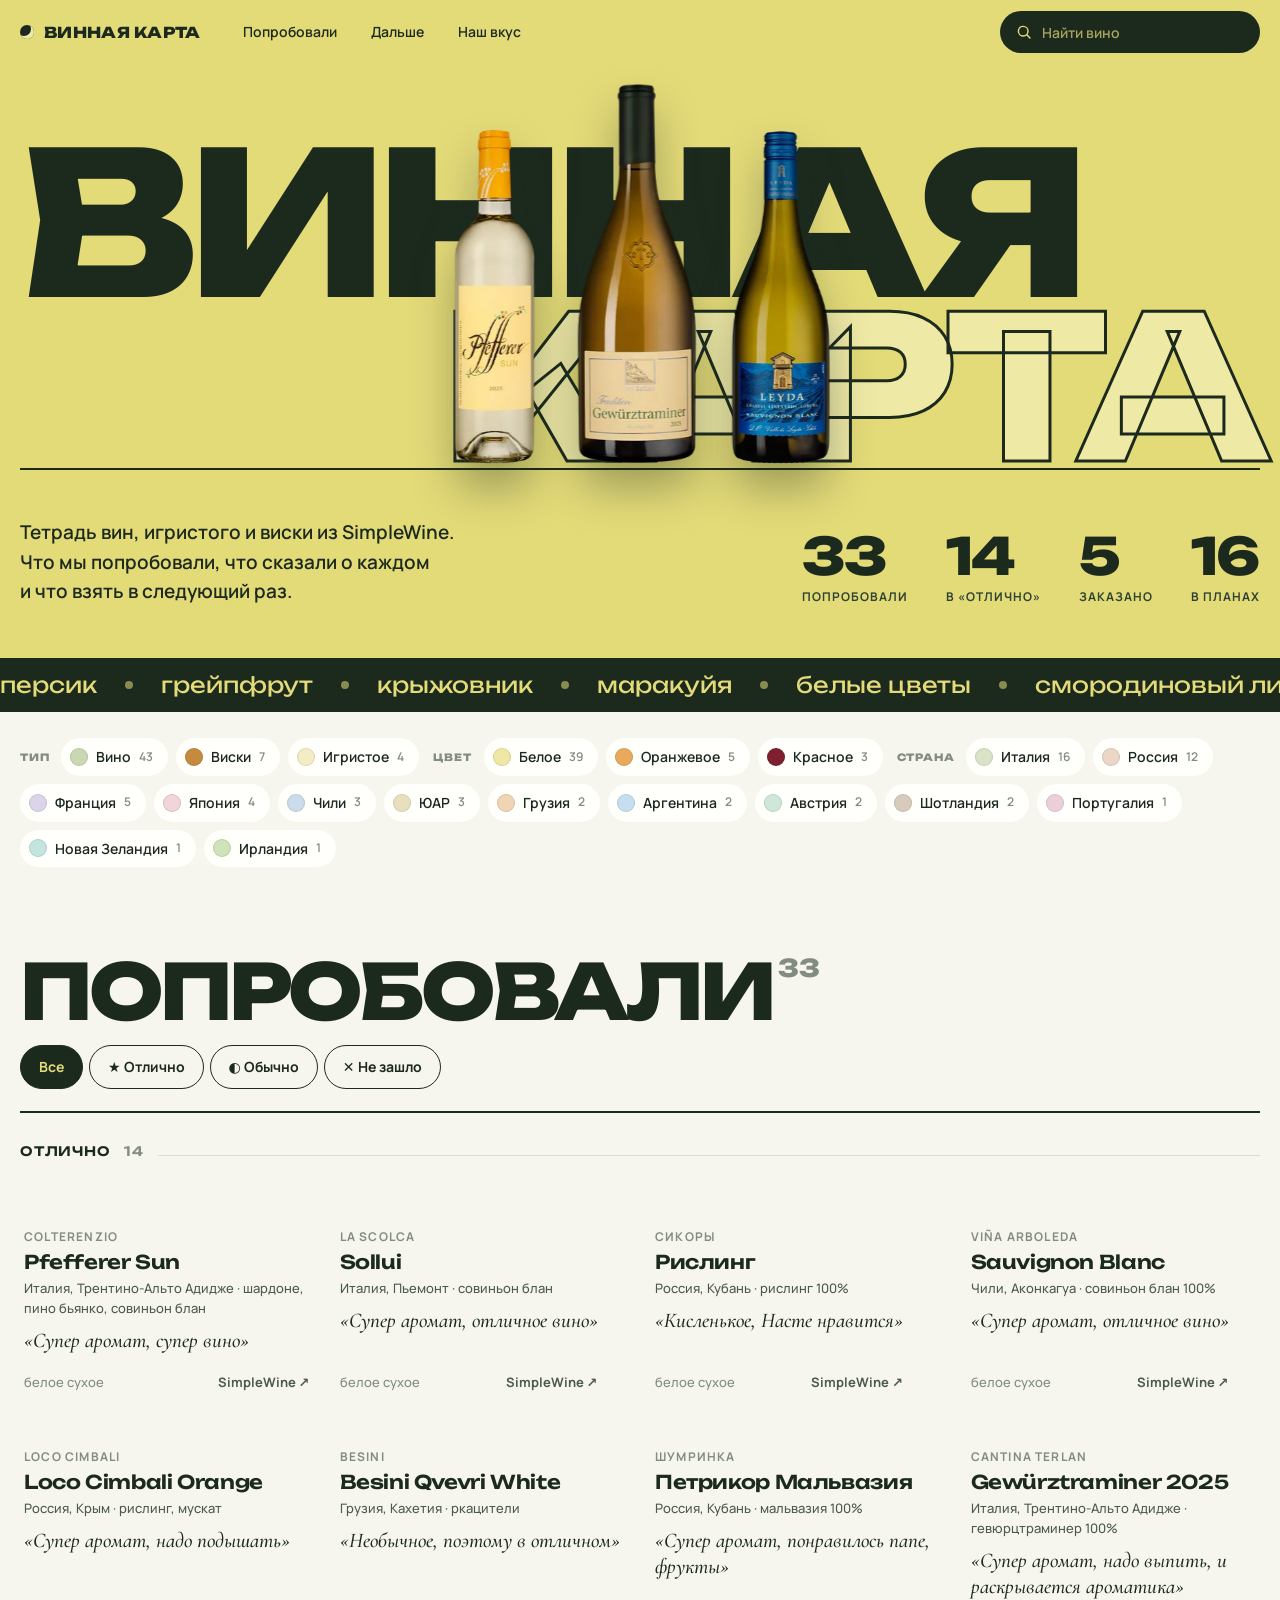
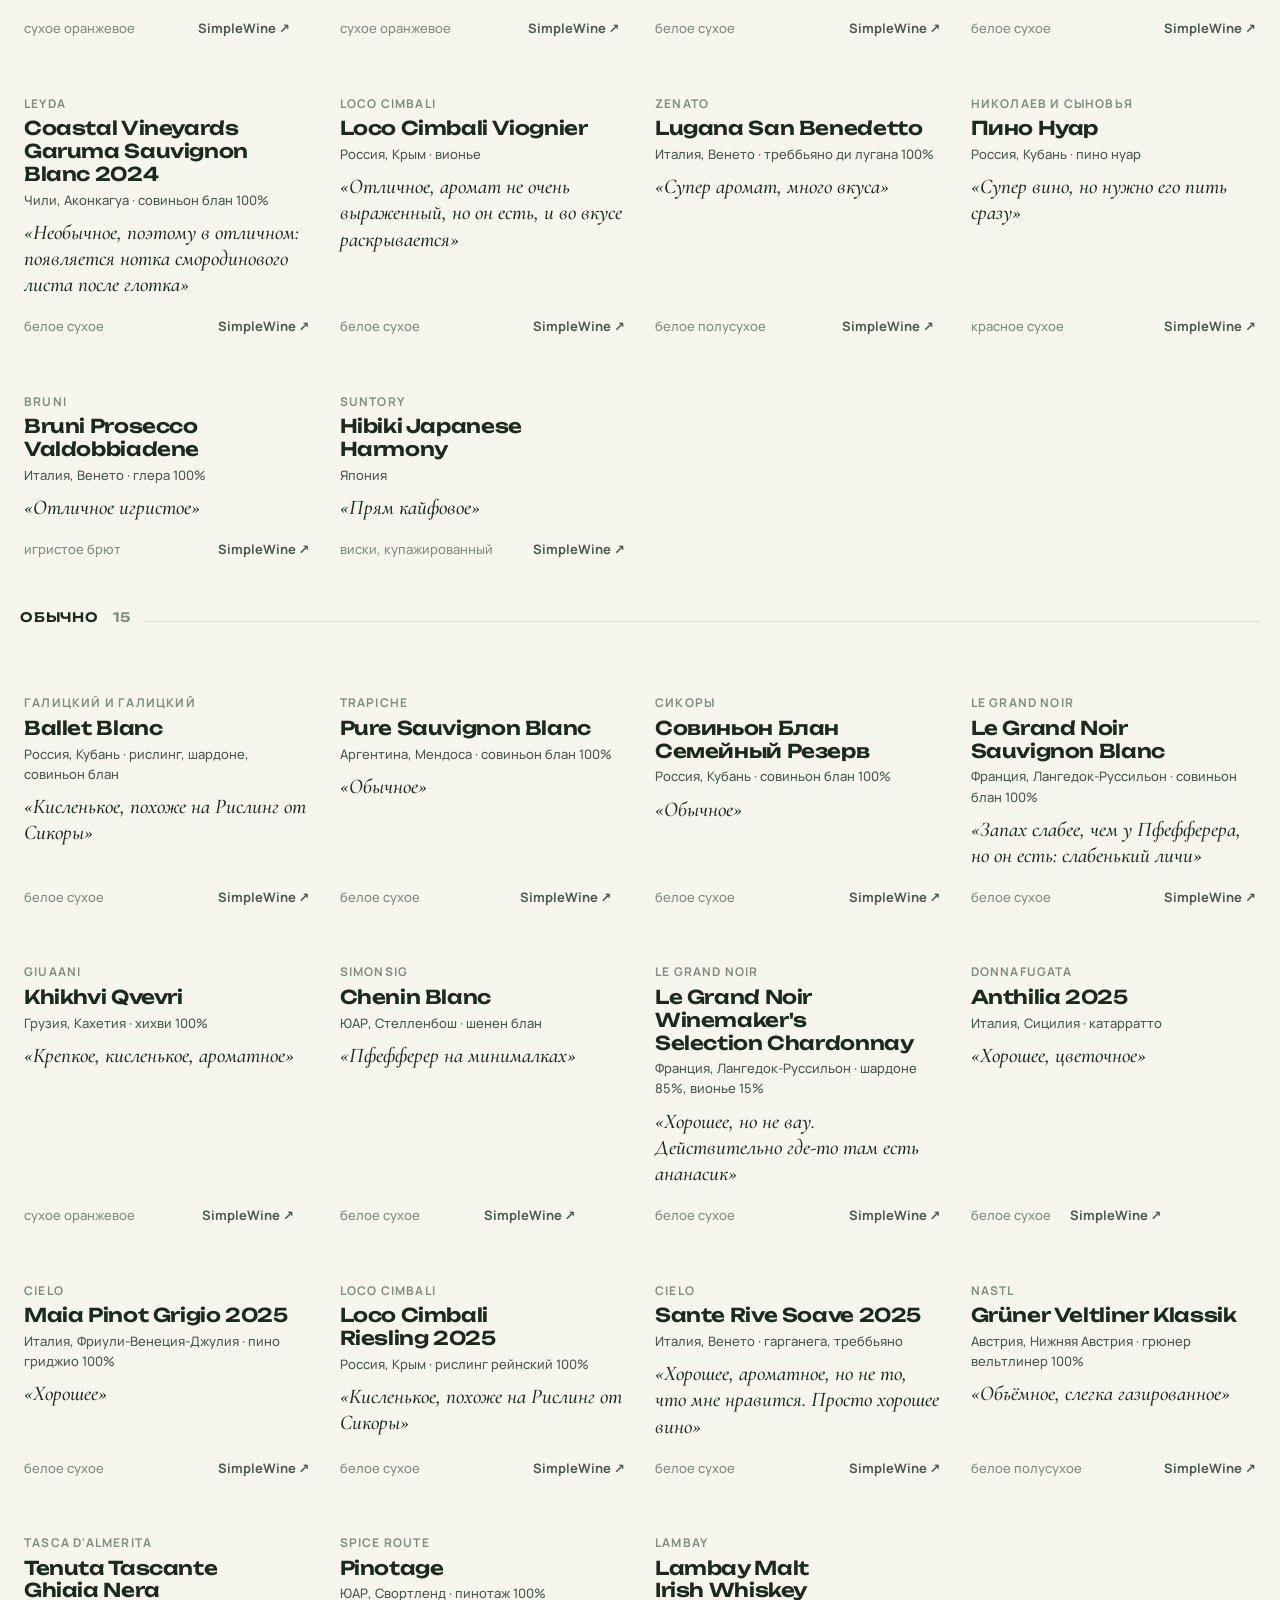
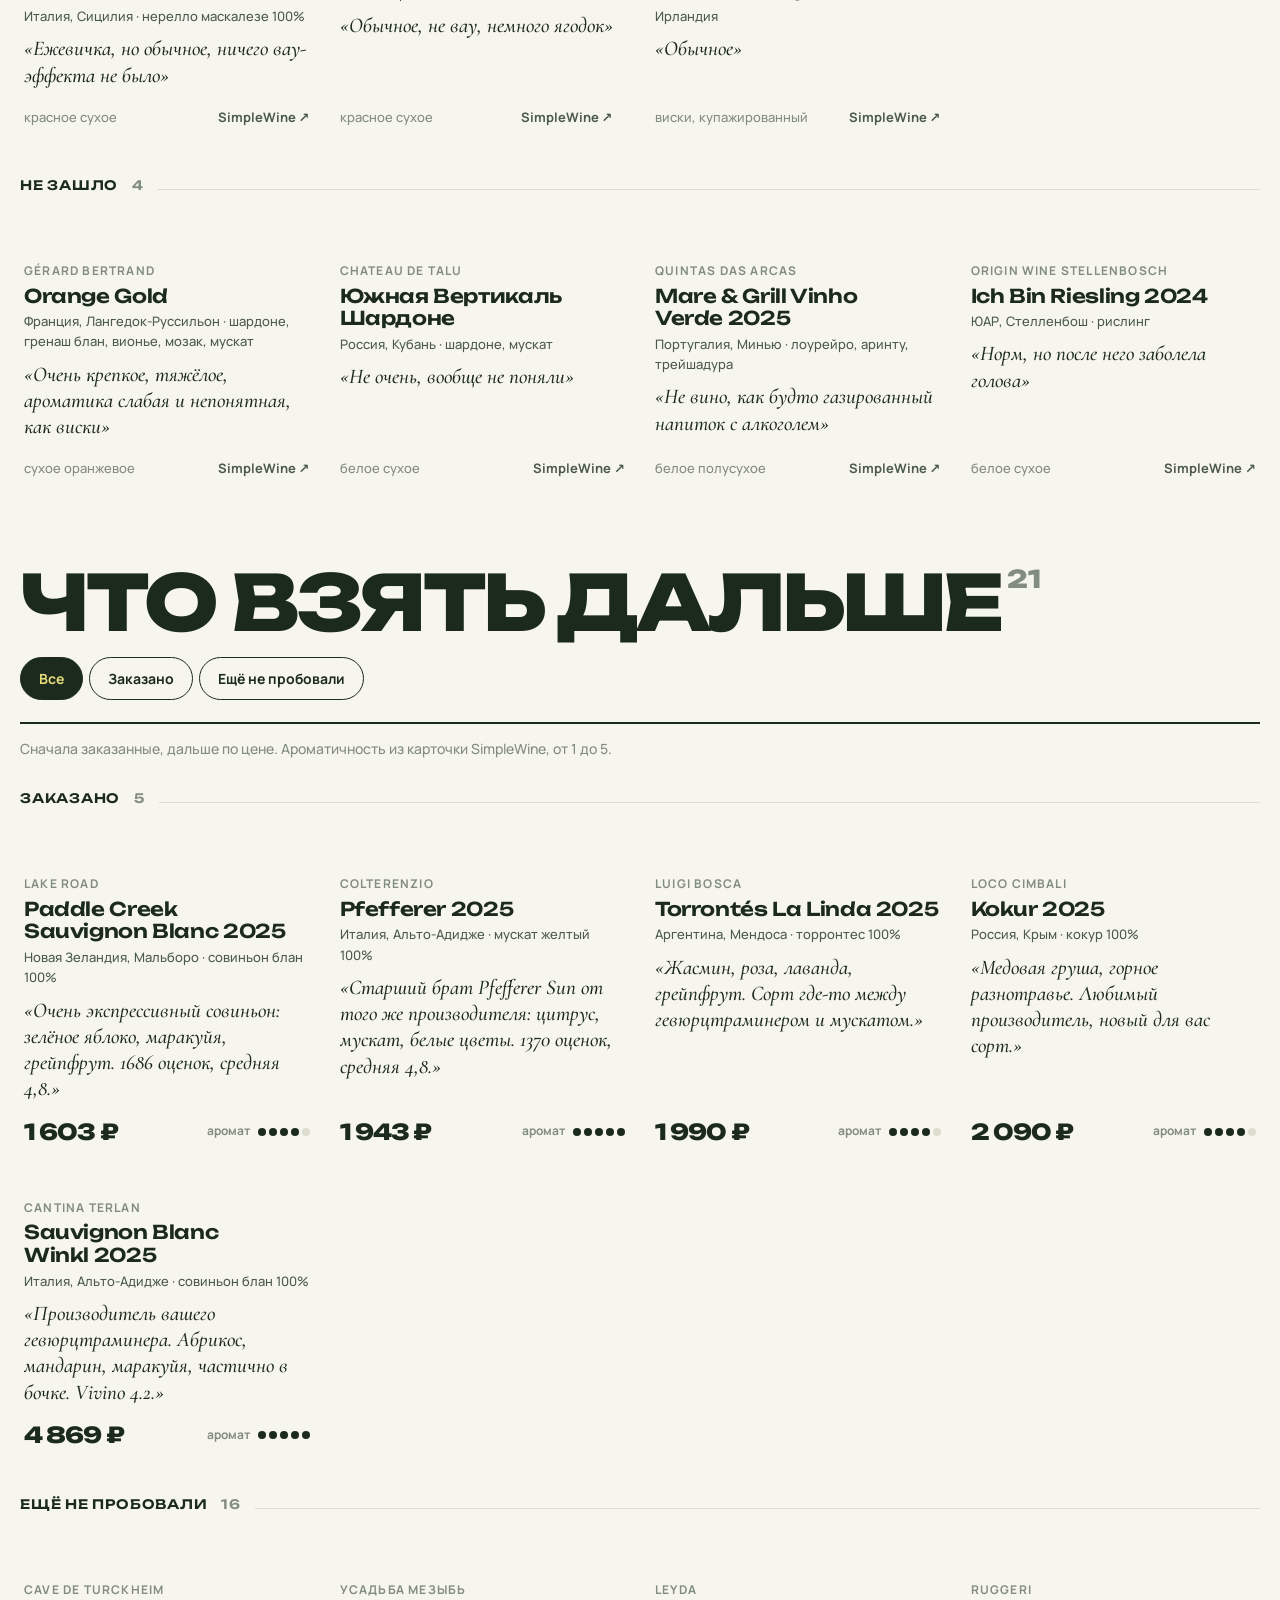
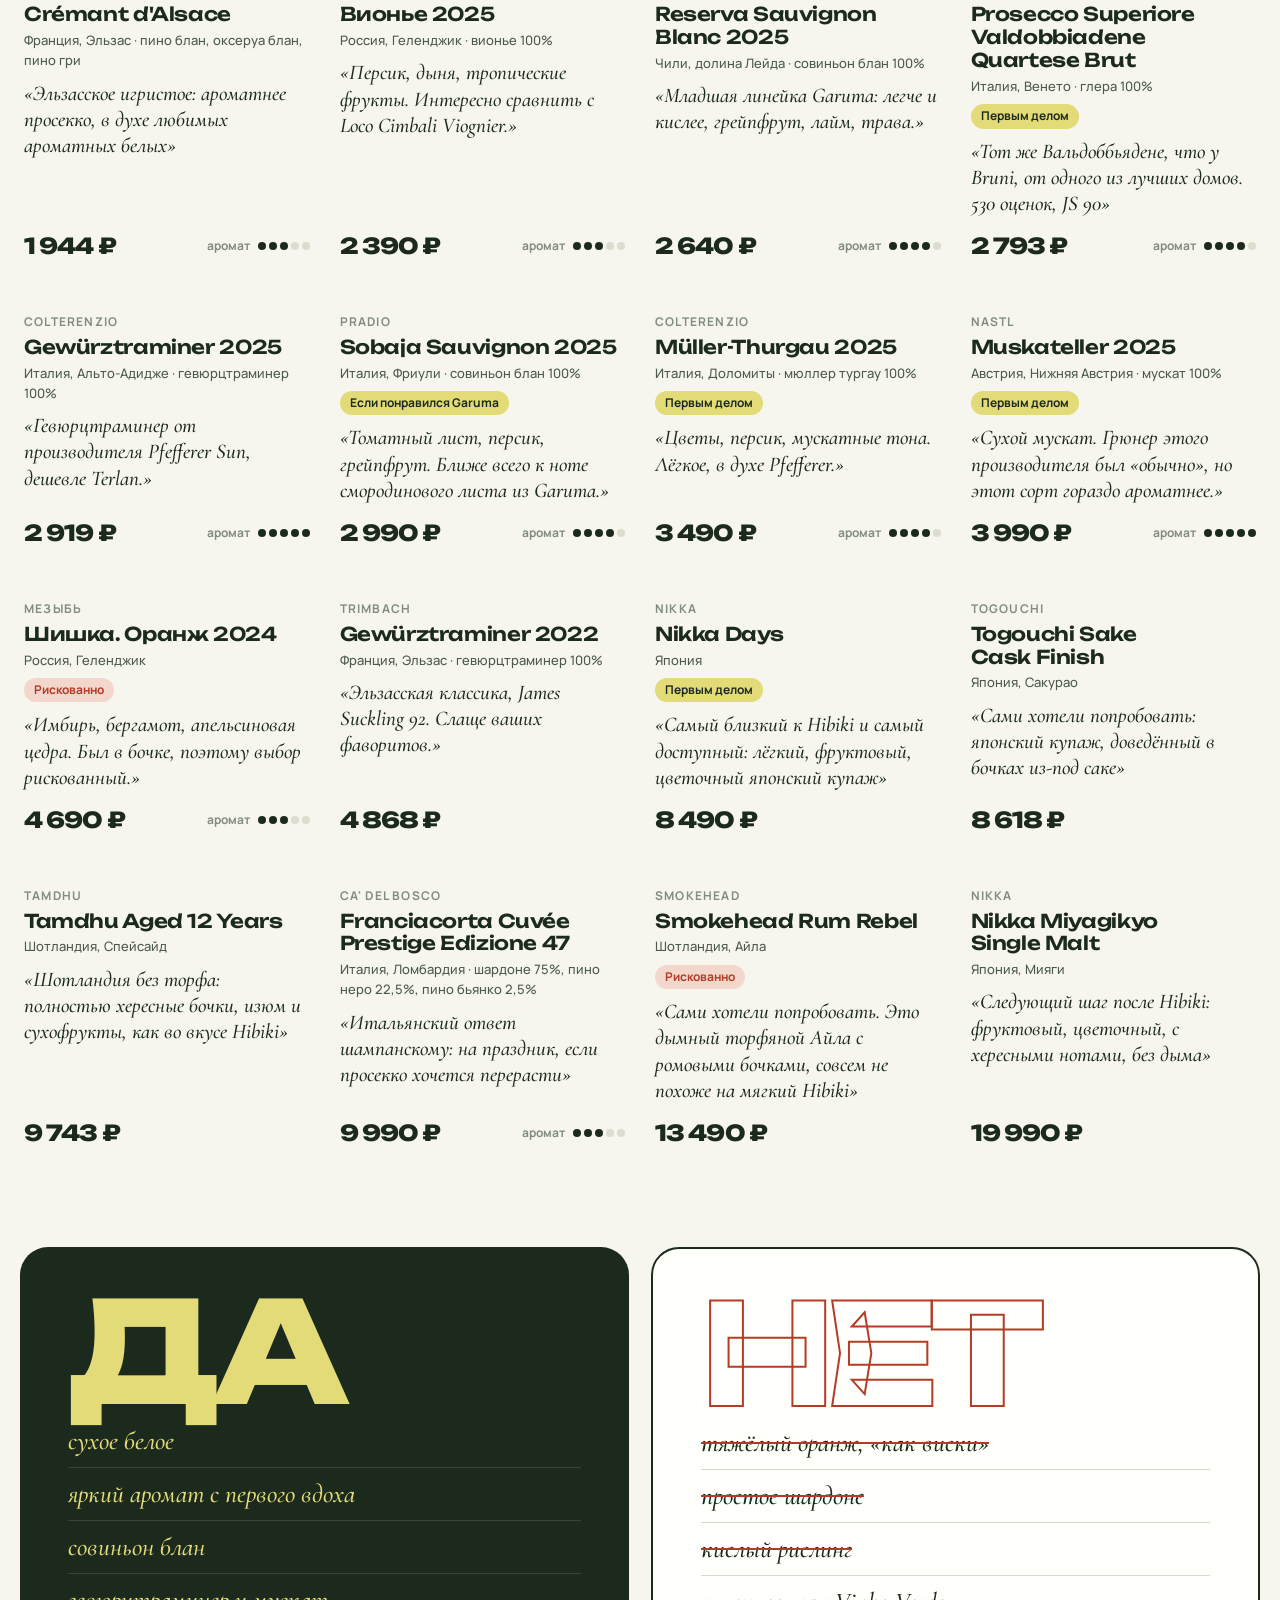
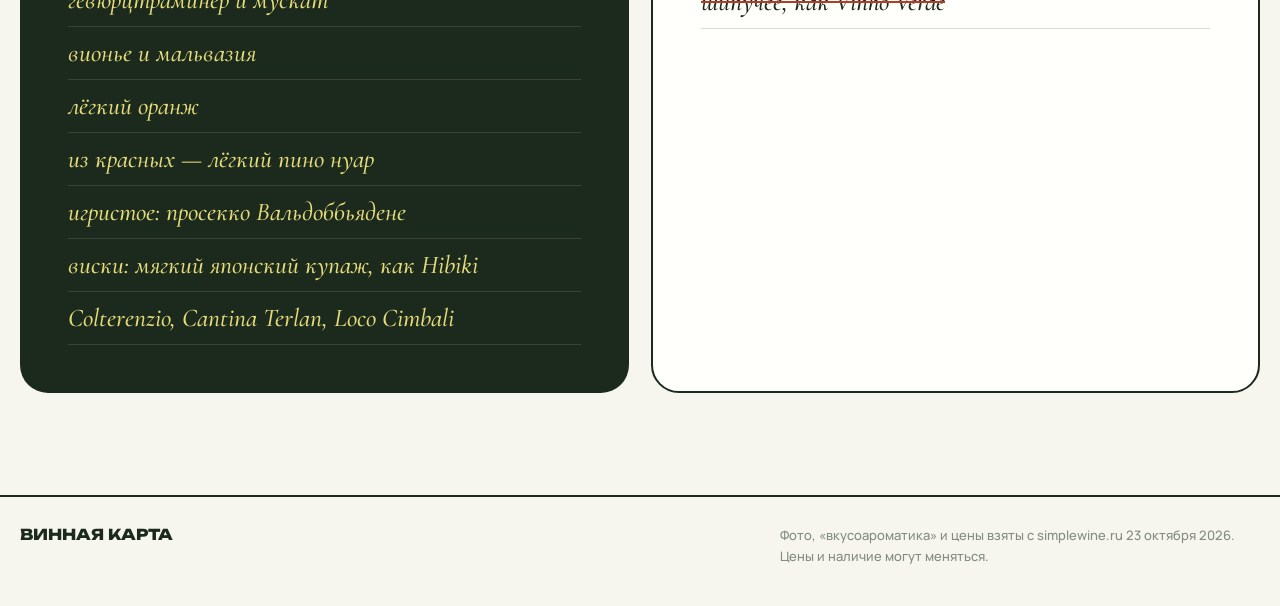
==== commit e02f5314: "Красные вина, игристое и виски; фильтры по типу и цвету; мнение эксперта SimpleWine - Пино Нуар (отл" ====
--- a/index.html
+++ b/index.html
@@ -40,7 +40,7 @@
       <div class="poster__bottles" id="heroBottles"></div>
     </div>
     <div class="poster__foot">
-      <p class="poster__lede">Тетрадь белых вин из&nbsp;SimpleWine. Что мы попробовали, что сказали о&nbsp;каждом и&nbsp;что взять в&nbsp;следующий раз.</p>
+      <p class="poster__lede">Тетрадь вин, игристого и&nbsp;виски из&nbsp;SimpleWine. Что мы попробовали, что сказали о&nbsp;каждом и&nbsp;что взять в&nbsp;следующий раз.</p>
       <dl class="poster__stats">
         <div><dd data-count="tried"></dd><dt>попробовали</dt></div>
         <div><dd data-count="ok"></dd><dt>в «Отлично»</dt></div>
@@ -87,7 +87,7 @@
     <div class="taste__col taste__col--yes">
       <p class="taste__big">Да</p>
       <ul>
-        <li>сухое белое</li><li>яркий аромат с первого вдоха</li><li>совиньон блан</li><li>гевюрцтраминер и мускат</li><li>вионье и мальвазия</li><li>лёгкий оранж</li><li>Colterenzio, Cantina Terlan, Loco Cimbali</li>
+        <li>сухое белое</li><li>яркий аромат с первого вдоха</li><li>совиньон блан</li><li>гевюрцтраминер и мускат</li><li>вионье и мальвазия</li><li>лёгкий оранж</li><li>из красных — лёгкий пино нуар</li><li>игристое: просекко Вальдоббьядене</li><li>виски: мягкий японский купаж, как Hibiki</li><li>Colterenzio, Cantina Terlan, Loco Cimbali</li>
       </ul>
     </div>
     <div class="taste__col taste__col--no">
--- a/assets/style.css
+++ b/assets/style.css
@@ -87,6 +87,8 @@
   display: inline-flex; align-items: center; gap: 8px; padding: 7px 14px 7px 8px; border-radius: 999px; border: 1.5px solid transparent;
   background: var(--white); cursor: pointer; font-size: 14px; font-weight: 600; transition: border-color .25s, transform .25s var(--ease);
 }
+.filter-label { align-self: center; margin: 0 4px 0 6px; font: 800 10px var(--f-big); letter-spacing: .08em; text-transform: uppercase; color: var(--ink-3); }
+.filter-label:first-child { margin-left: 0; }
 .countries button i { width: 18px; height: 18px; border-radius: 50%; background: var(--c); box-shadow: inset 0 0 0 1px rgba(28, 42, 30, .12); }
 .countries button small { color: var(--ink-3); font-size: 12px; }
 .countries button:hover { transform: translateY(-1px); }
@@ -128,6 +130,8 @@
   position: absolute; inset: 0; width: 100%; height: 100%; object-fit: contain; padding: 7%; background: var(--white);
   clip-path: inset(100% 0 0 0 round 22px); transition: clip-path .6s var(--ease);
 }
+.card__glass--photo { object-fit: cover; padding: 0; }
+.sheet__main.is-photo img { width: 100%; height: 100%; max-height: none; object-fit: cover; }
 @media (hover: hover) {
   .card:hover .card__glass, .card:focus-visible .card__glass { clip-path: inset(0 0 0 0 round 22px); }
   .card:hover .card__bottle { transform: translateX(-50%) translateY(-8px); }
@@ -188,6 +192,8 @@
 }
 .sheet__x { position: absolute; top: 14px; right: 14px; z-index: 3; width: 44px; height: 44px; border-radius: 50%; border: 0; background: var(--bottle); color: var(--straw); font-size: 24px; line-height: 1; cursor: pointer; }
 .sheet__media { background: var(--c, #e8e5d4); padding: 22px; display: grid; gap: 14px; align-content: start; }
+.sheet__media > * { position: sticky; top: 22px; }
+.sheet__views { top: auto; }
 .sheet__main { aspect-ratio: 5 / 6; border-radius: 18px; display: grid; place-items: center; overflow: hidden; }
 .sheet__main.is-white { background: var(--white); }
 .sheet__main img { max-height: 92%; width: auto; object-fit: contain; }
@@ -200,6 +206,25 @@
 .facts { display: grid; grid-template-columns: max-content minmax(0, 1fr); gap: 10px 20px; margin: 0; padding-top: 16px; border-top: 1px solid var(--rule); font-size: 15px; }
 .facts dt { color: var(--ink-3); font-weight: 600; }
 .facts dd { margin: 0; font-weight: 600; }
+.who { display: block; margin-bottom: 6px; font: 800 10px/1.2 var(--f-big); letter-spacing: .08em; text-transform: uppercase; font-style: normal; color: var(--ink-3); }
+.prof { display: grid; gap: 8px; padding: 16px 18px; border-radius: 18px; background: var(--paper); }
+.prof__row { display: grid; grid-template-columns: 110px minmax(0, 1fr) 16px; align-items: center; gap: 12px; font-size: 14px; font-weight: 600; }
+.prof__bar { display: grid; grid-template-columns: repeat(5, 1fr); gap: 4px; }
+.prof__bar i { height: 8px; border-radius: 4px; background: var(--rule); }
+.prof__bar i.on { background: var(--bottle); }
+.prof__row b { font: 800 13px var(--f-big); text-align: right; }
+.sw p { margin: 0; font-size: 15px; line-height: 1.6; color: var(--ink-2); }
+.expert { margin: 0; padding: 18px 20px; border-radius: 18px; background: var(--straw); }
+.expert p { margin: 0; font: 500 italic 19px/1.3 var(--f-note); }
+.expert footer { margin-top: 8px; font-size: 12px; font-weight: 700; color: var(--bottle-2); }
+.crowd { display: flex; flex-wrap: wrap; align-items: center; gap: 8px 12px; }
+.crowd__avg { font: 800 18px var(--f-big); }
+.crowd__n { font-size: 13px; color: var(--ink-3); font-weight: 600; }
+.crowd__tags { display: flex; flex-wrap: wrap; gap: 6px; width: 100%; }
+.crowd__tags span { padding: 3px 10px; border-radius: 999px; border: 1px solid var(--rule); font-size: 13px; font-weight: 600; }
+.fact { border-top: 1px solid var(--rule); padding-top: 12px; }
+.fact summary { cursor: pointer; font-weight: 700; font-size: 14px; }
+.fact p { margin: 10px 0 0; font-size: 14px; line-height: 1.6; color: var(--ink-2); }
 .btn { align-self: flex-start; display: inline-flex; align-items: center; gap: 8px; height: 52px; padding: 0 26px; border-radius: 999px; background: var(--straw); color: var(--bottle); font-weight: 800; text-decoration: none; border: 2px solid var(--bottle); transition: background .25s; }
 .btn:hover { background: var(--straw-2); }
 .chip { align-self: flex-start; padding: 5px 12px; border-radius: 999px; font: 800 11px var(--f-big); text-transform: uppercase; letter-spacing: .04em; border: 1.5px solid currentColor; }
@@ -228,6 +253,7 @@
   .sheet { padding: 0; place-items: end stretch; }
   .sheet__card { grid-template-columns: 1fr; border-radius: 26px 26px 0 0; max-height: 92vh; animation-name: up; }
   .sheet__main { aspect-ratio: auto; height: 300px; }
+  .sheet__media > * { position: static; }
   .sheet__info { padding-bottom: calc(28px + env(safe-area-inset-bottom, 0px)); }
 }
 @keyframes up { from { opacity: 0; transform: translateY(60px); } }
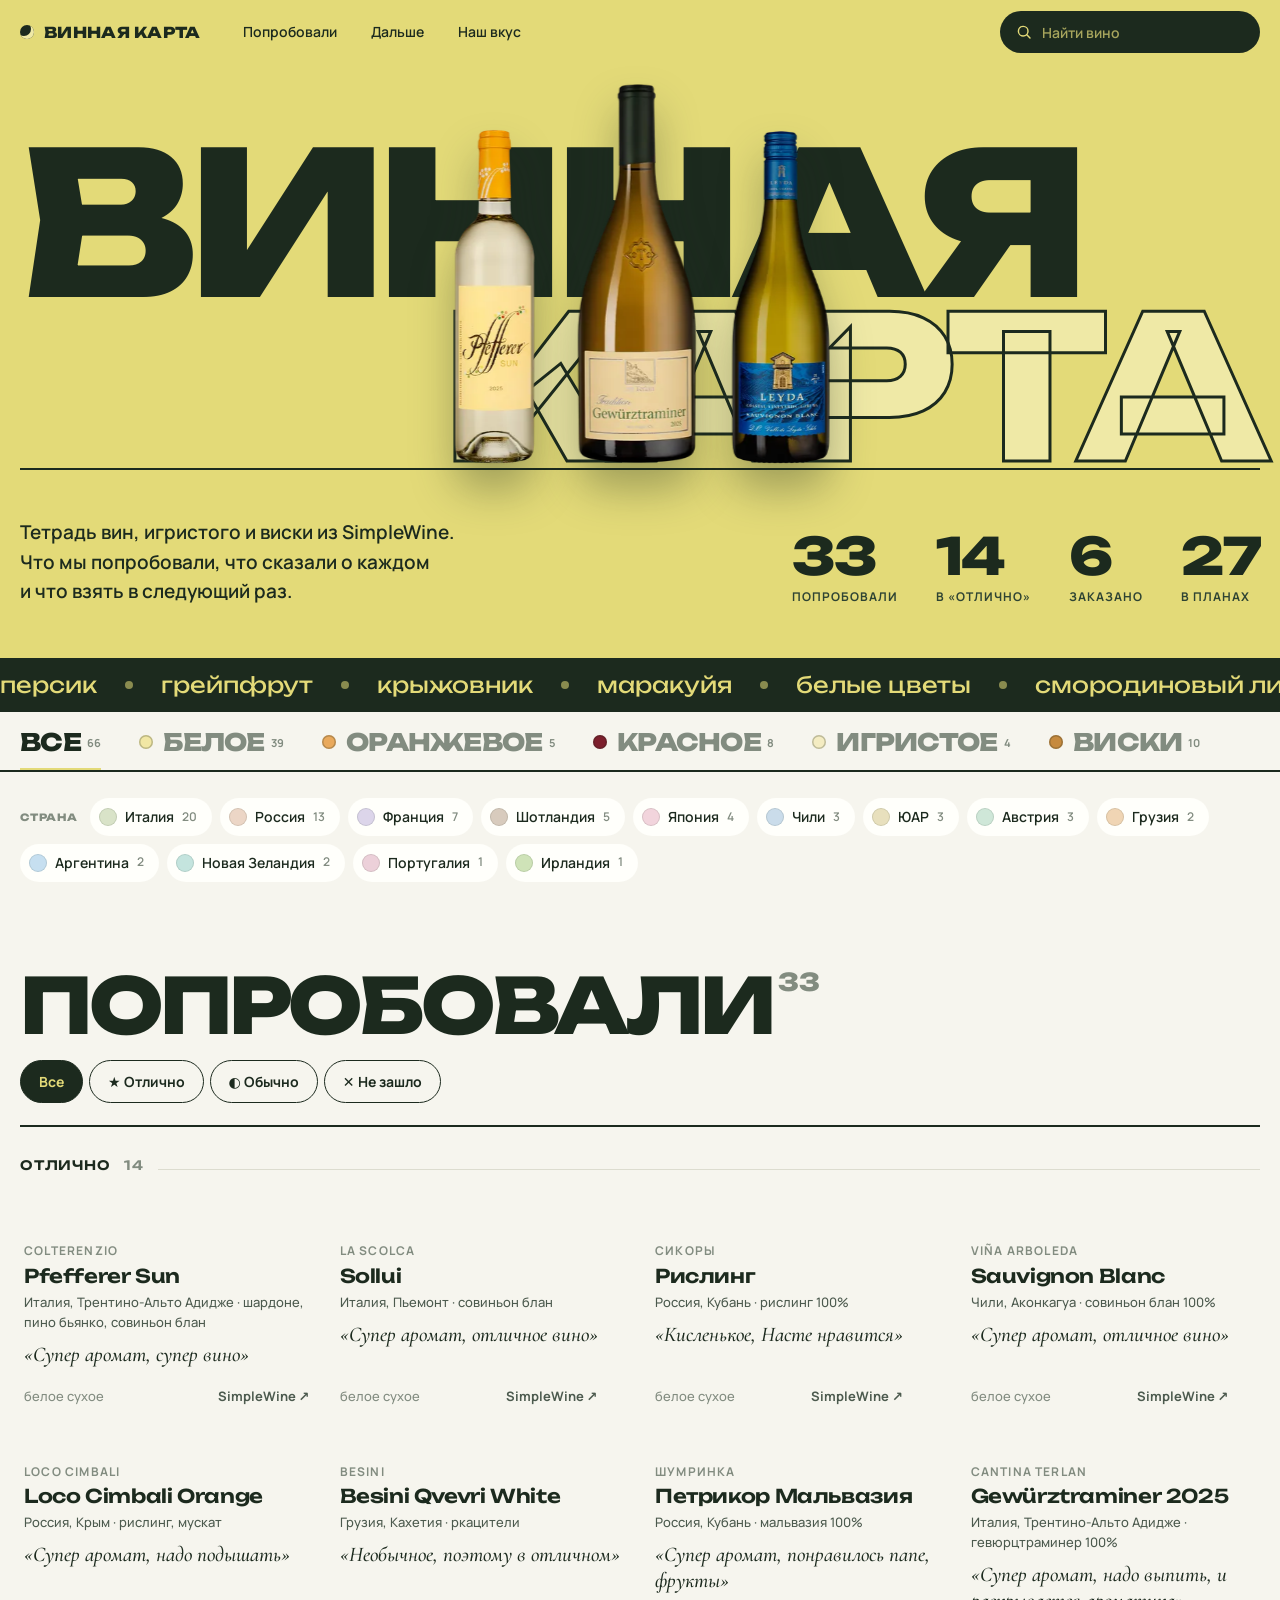
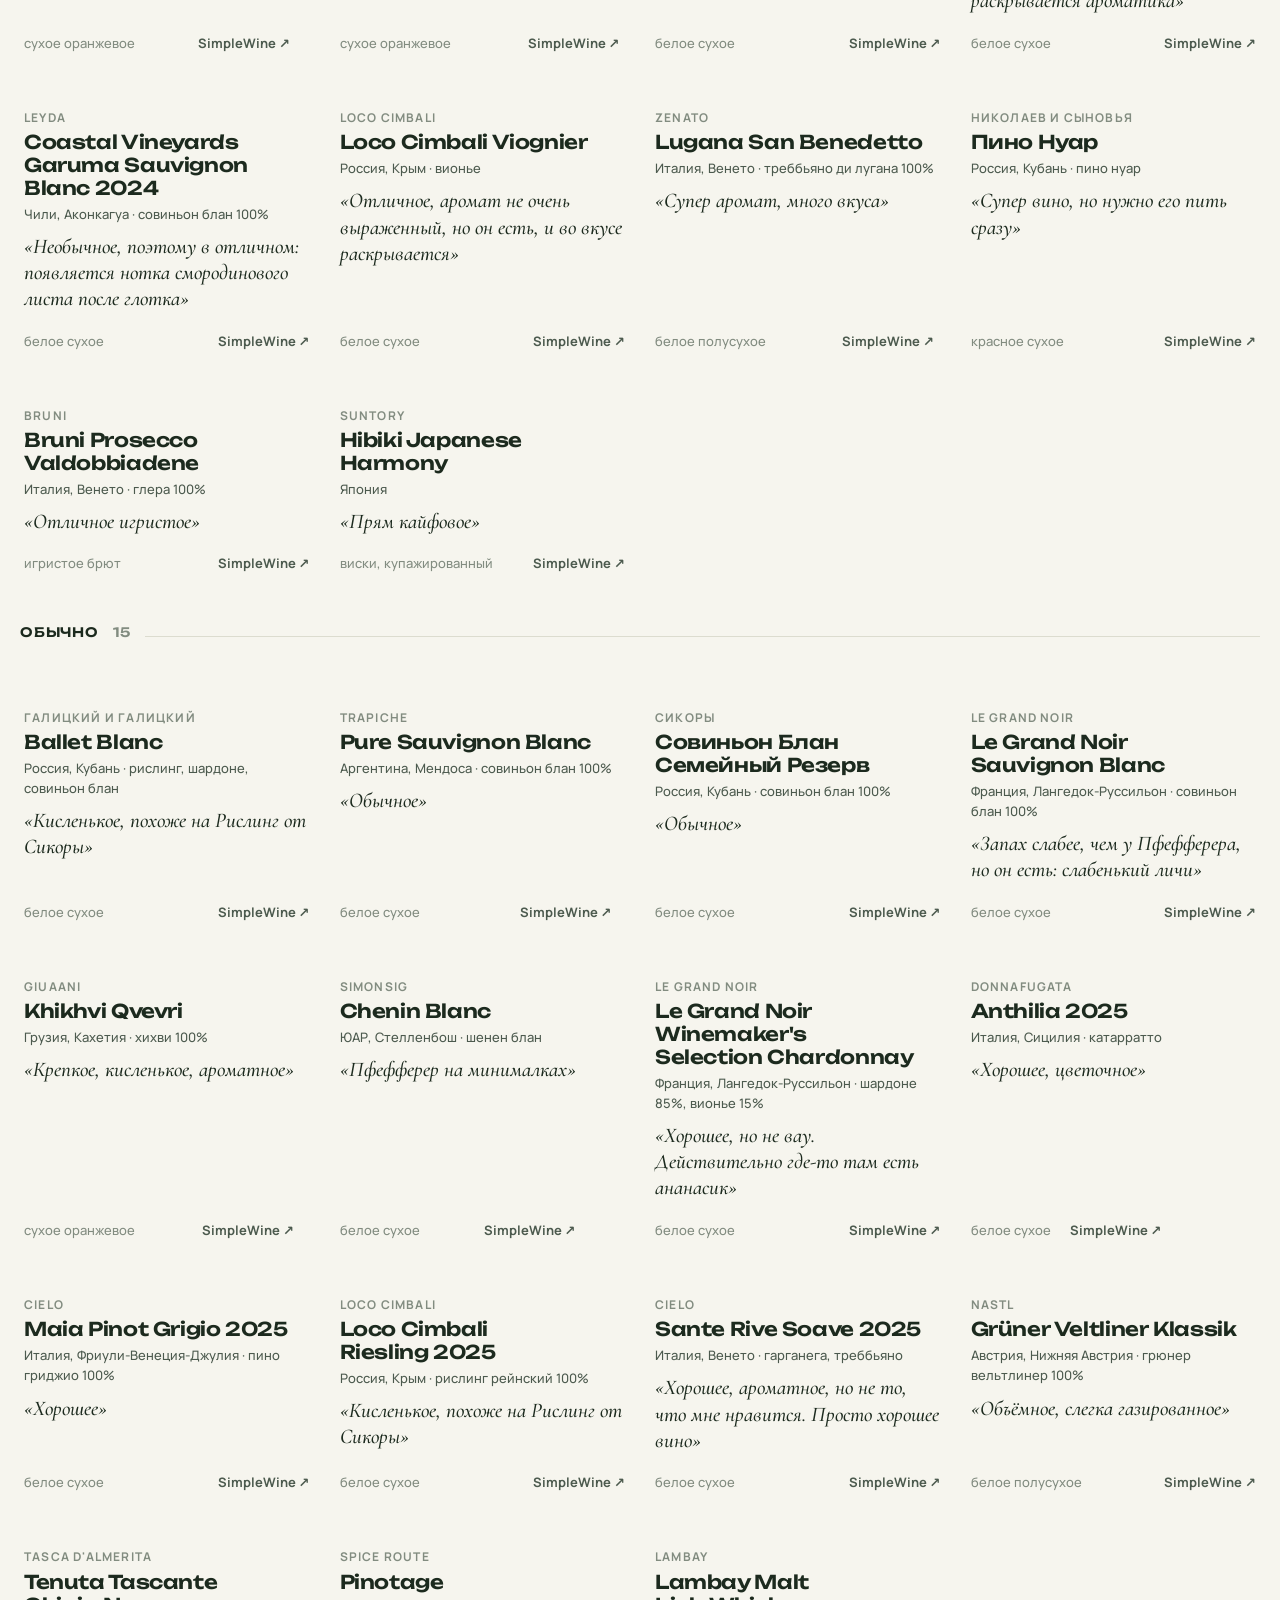
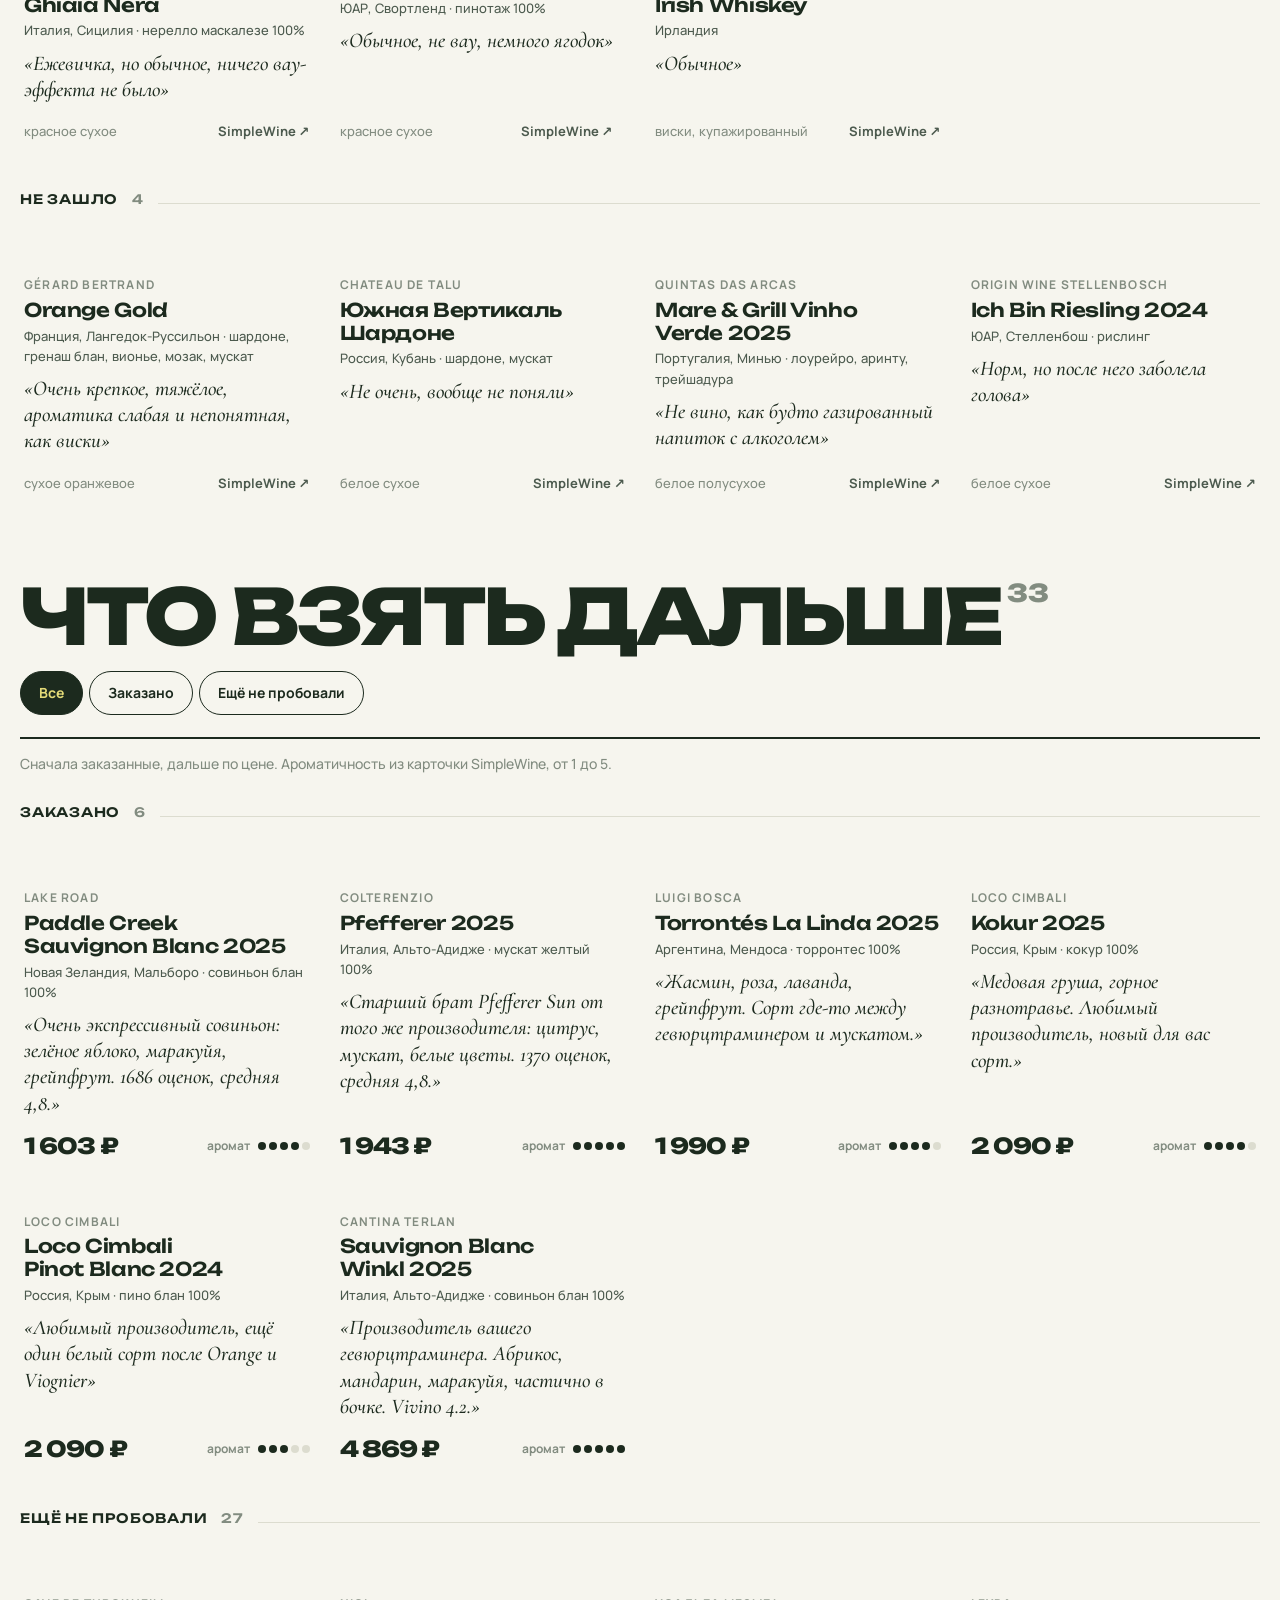
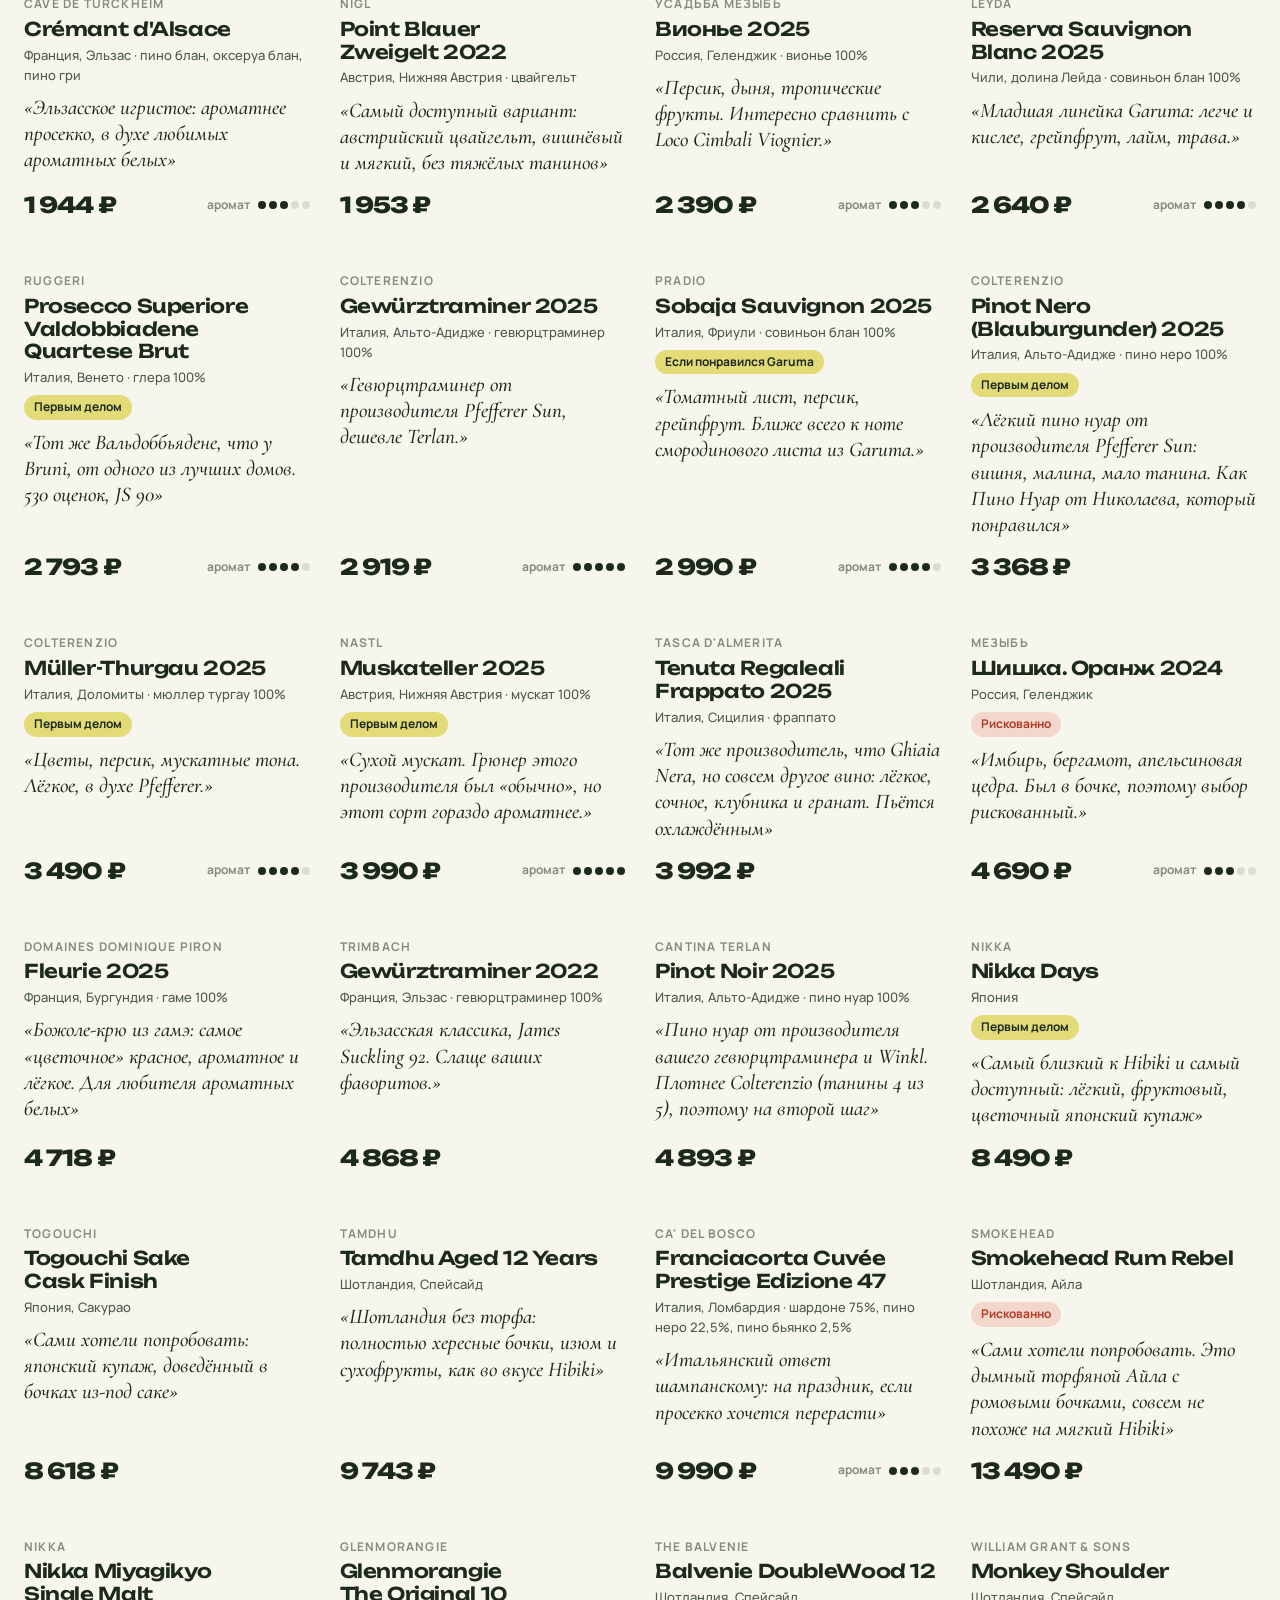
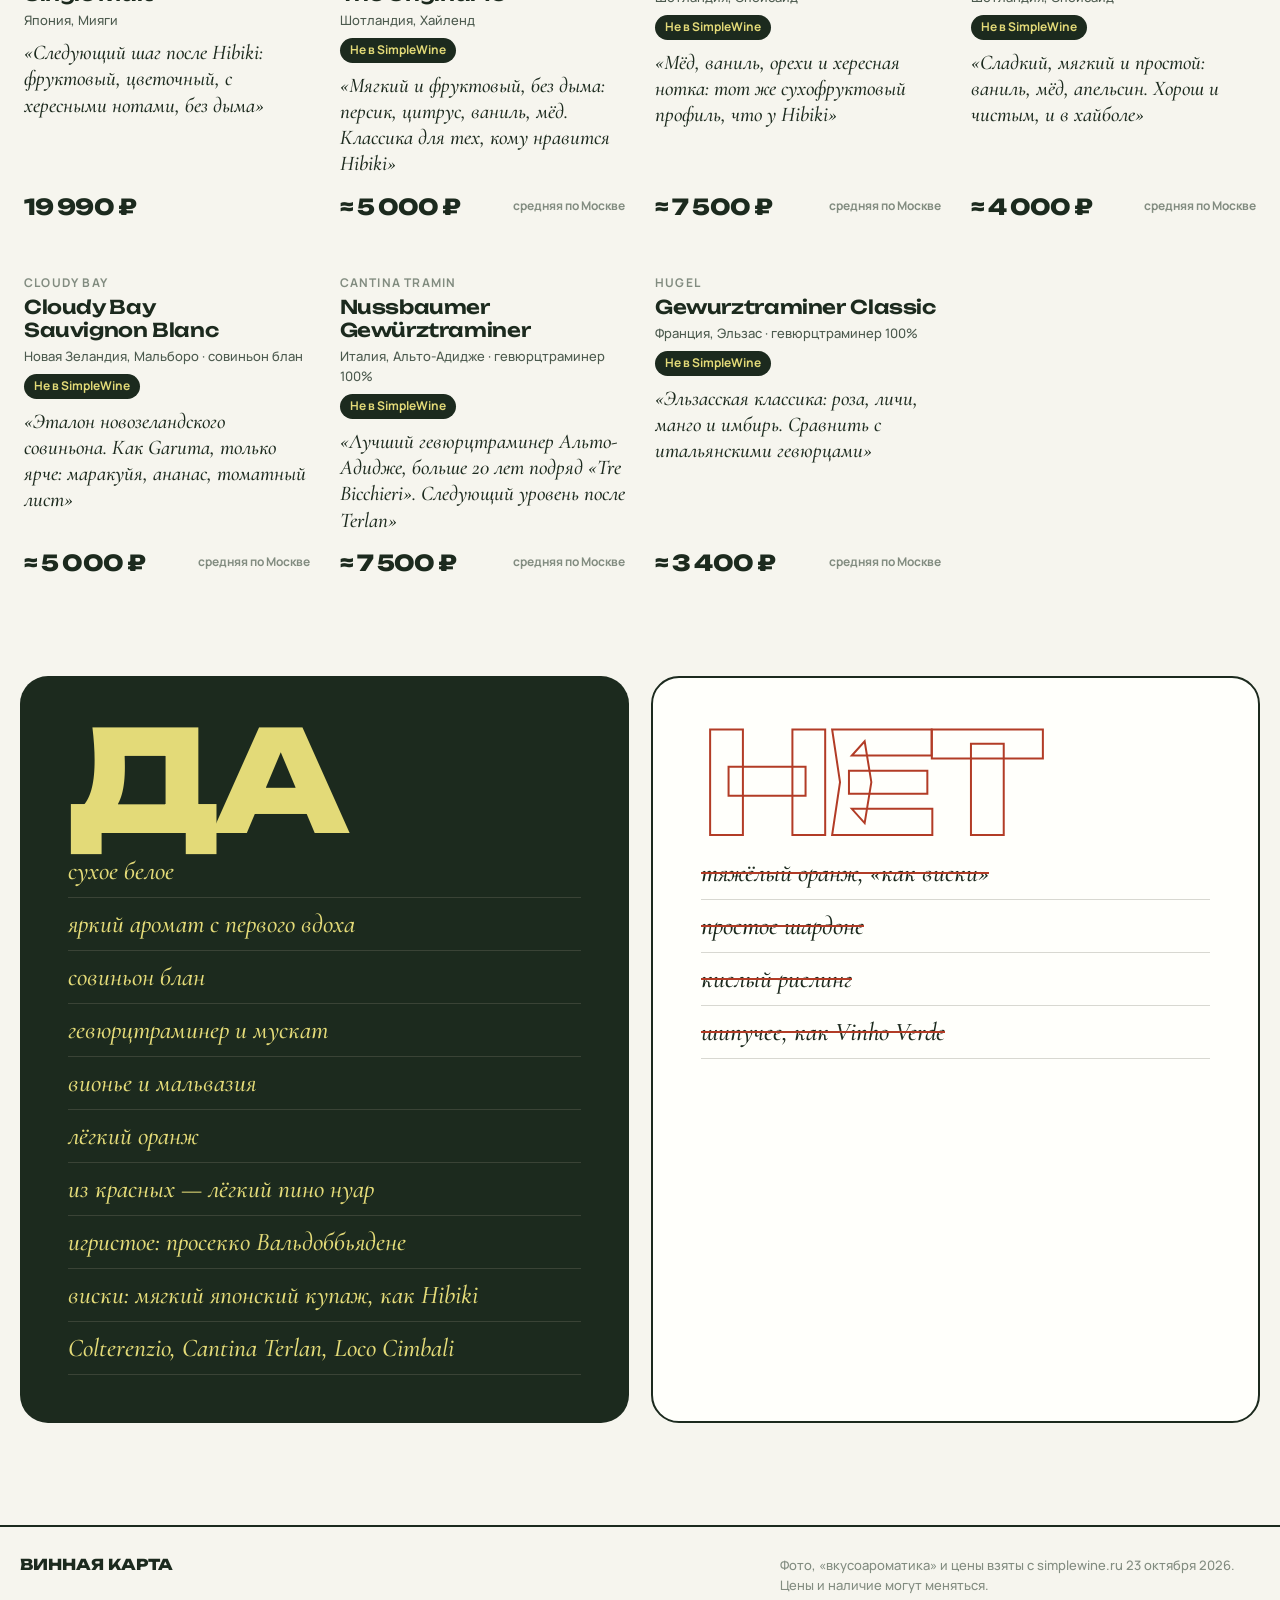
==== commit f7a42acf: "Категории: Белое, Оранжевое, Красное, Игристое, Виски — закреплённые вкладки со счётчиками и ссылкам" ====
--- a/index.html
+++ b/index.html
@@ -52,6 +52,7 @@
 
   <div class="ticker" aria-hidden="true"><div class="ticker__track" id="ticker"></div></div>
 
+  <nav class="cats" aria-label="Категории"><div class="cats__in" id="cats" role="group"></div></nav>
   <div class="countries" id="countries" role="group" aria-label="Фильтр по стране"></div>
 
   <section class="sect" id="tried" aria-labelledby="h-tried">
--- a/assets/style.css
+++ b/assets/style.css
@@ -81,6 +81,25 @@
 .ticker__track span::after { content: ""; width: 8px; height: 8px; border-radius: 50%; background: var(--straw); opacity: .55; }
 @keyframes tick { to { transform: translateX(-50%); } }
 
+/* ---------- категории (закреплены под панелью) ---------- */
+.cats { position: sticky; top: calc(env(safe-area-inset-top, 0px) + 64px); z-index: 25; background: var(--paper); border-bottom: 2px solid var(--bottle); }
+.cats__in {
+  max-width: 1440px; margin: 0 auto; padding: 0 var(--gr) 0 var(--gl); display: flex; gap: clamp(14px, 3vw, 40px);
+  overflow-x: auto; scrollbar-width: none;
+}
+.cats__in::-webkit-scrollbar { display: none; }
+.cats button {
+  position: relative; flex: none; display: flex; align-items: center; gap: 10px; padding: 18px 0 16px; border: 0; background: none; cursor: pointer;
+  font: 800 clamp(15px, 1.9vw, 24px)/1 var(--f-big); letter-spacing: -.03em; text-transform: uppercase; color: var(--ink-3); transition: color .3s;
+}
+.cats button i { width: 14px; height: 14px; border-radius: 50%; background: var(--c); box-shadow: inset 0 0 0 1.5px rgba(28, 42, 30, .25); }
+.cats button sup { font: 700 11px var(--f-text); letter-spacing: 0; color: var(--ink-3); margin-left: -4px; }
+.cats button:hover { color: var(--ink-2); }
+.cats button[aria-pressed="true"] { color: var(--ink); }
+.cats button::after { content: ""; position: absolute; left: 0; right: 0; bottom: -2px; height: 4px; background: var(--straw); transform: scaleX(0); transform-origin: left; transition: transform .4s var(--ease); }
+.cats button[aria-pressed="true"]::after { transform: scaleX(1); }
+html { scroll-padding-top: 140px; }
+
 /* ---------- страны ---------- */
 .countries { max-width: 1440px; margin: 0 auto; padding: 26px var(--gr) 0 var(--gl); display: flex; flex-wrap: wrap; gap: 8px; }
 .countries button {
@@ -157,9 +176,17 @@
 .card__meta { font-size: 13px; color: var(--ink-2); }
 .card__note { margin-top: 6px; font: 500 italic 21px/1.25 var(--f-note); color: var(--ink); }
 .card__tag { align-self: flex-start; margin-top: 4px; padding: 3px 10px; border-radius: 999px; background: var(--straw); font-size: 12px; font-weight: 700; }
+.card__tag--off { background: var(--bottle); color: var(--straw); }
 .card__tag--risk { background: #f3d7cc; color: var(--bad); }
 .card__foot { margin-top: auto; padding-top: 14px; display: flex; align-items: center; justify-content: space-between; gap: 10px; }
 .price { font: 800 22px/1 var(--f-big); letter-spacing: -.04em; white-space: nowrap; }
+.offsite { font-size: 12px; font-weight: 700; color: var(--ink-3); }
+.where { display: grid; gap: 6px; }
+.where a { display: flex; justify-content: space-between; gap: 12px; padding: 10px 14px; border-radius: 12px; background: var(--paper); text-decoration: none; font-weight: 600; font-size: 14px; }
+.where a:hover { background: var(--straw-2); }
+.where b { font: 800 14px var(--f-big); white-space: nowrap; }
+.where small { color: var(--ink-3); font-size: 12px; }
+.offsite-note { margin: 0; font-size: 13px; line-height: 1.5; color: var(--ink-3); }
 .dots { display: inline-flex; gap: 3px; }
 .dots i { width: 8px; height: 8px; border-radius: 50%; background: var(--rule); }
 .dots i.on { background: var(--bottle); }
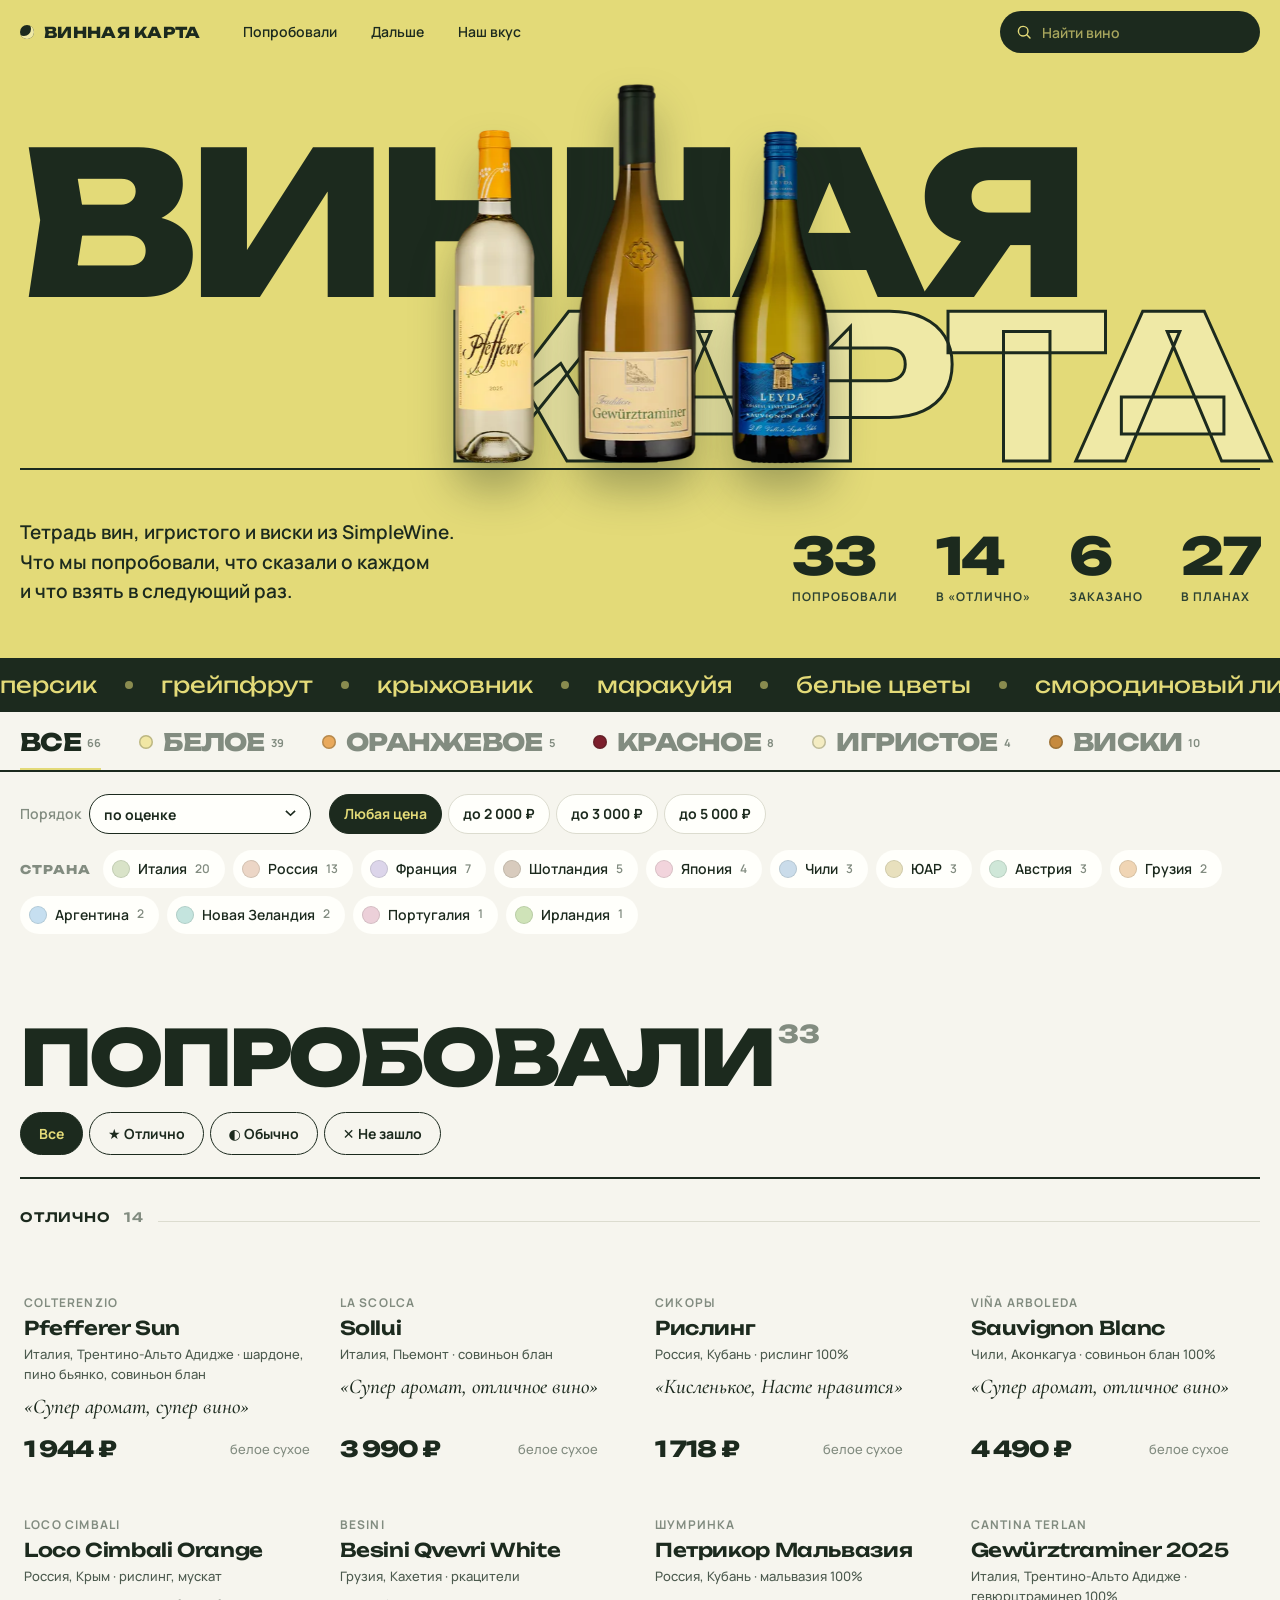
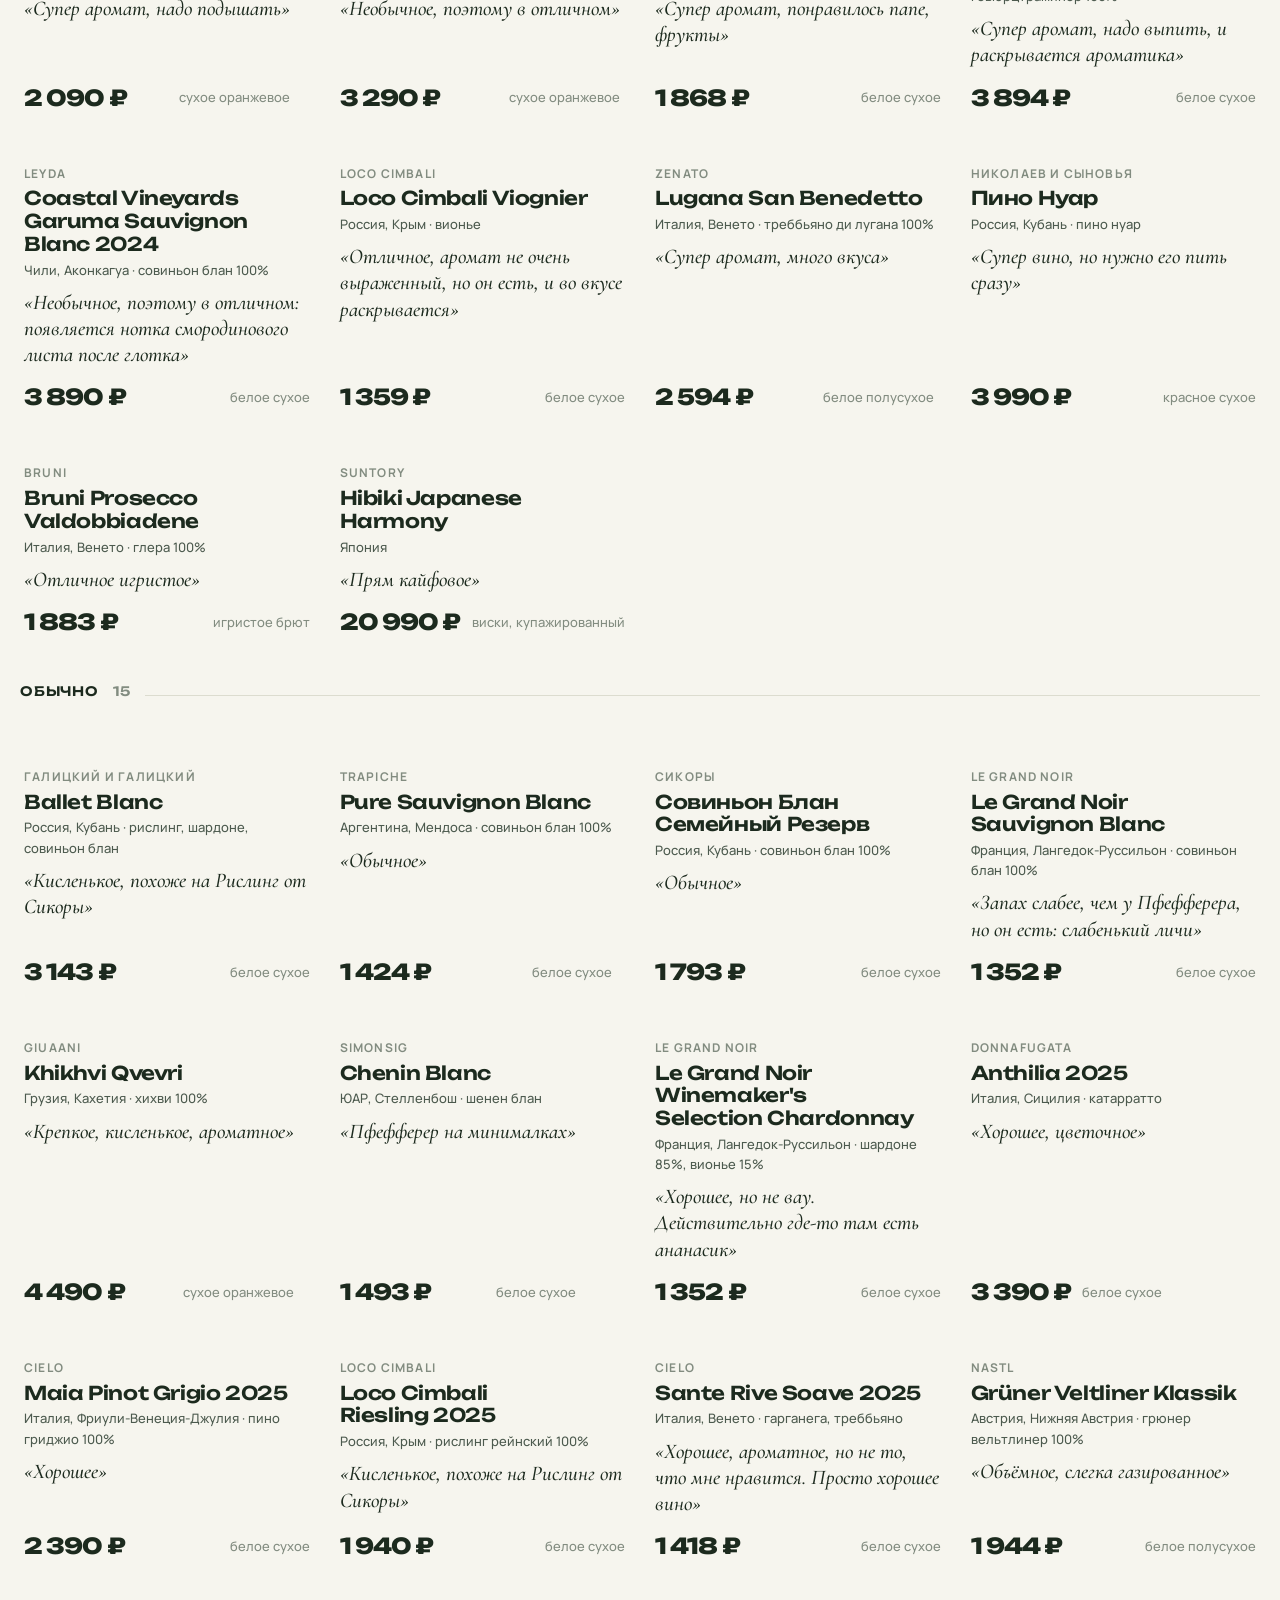
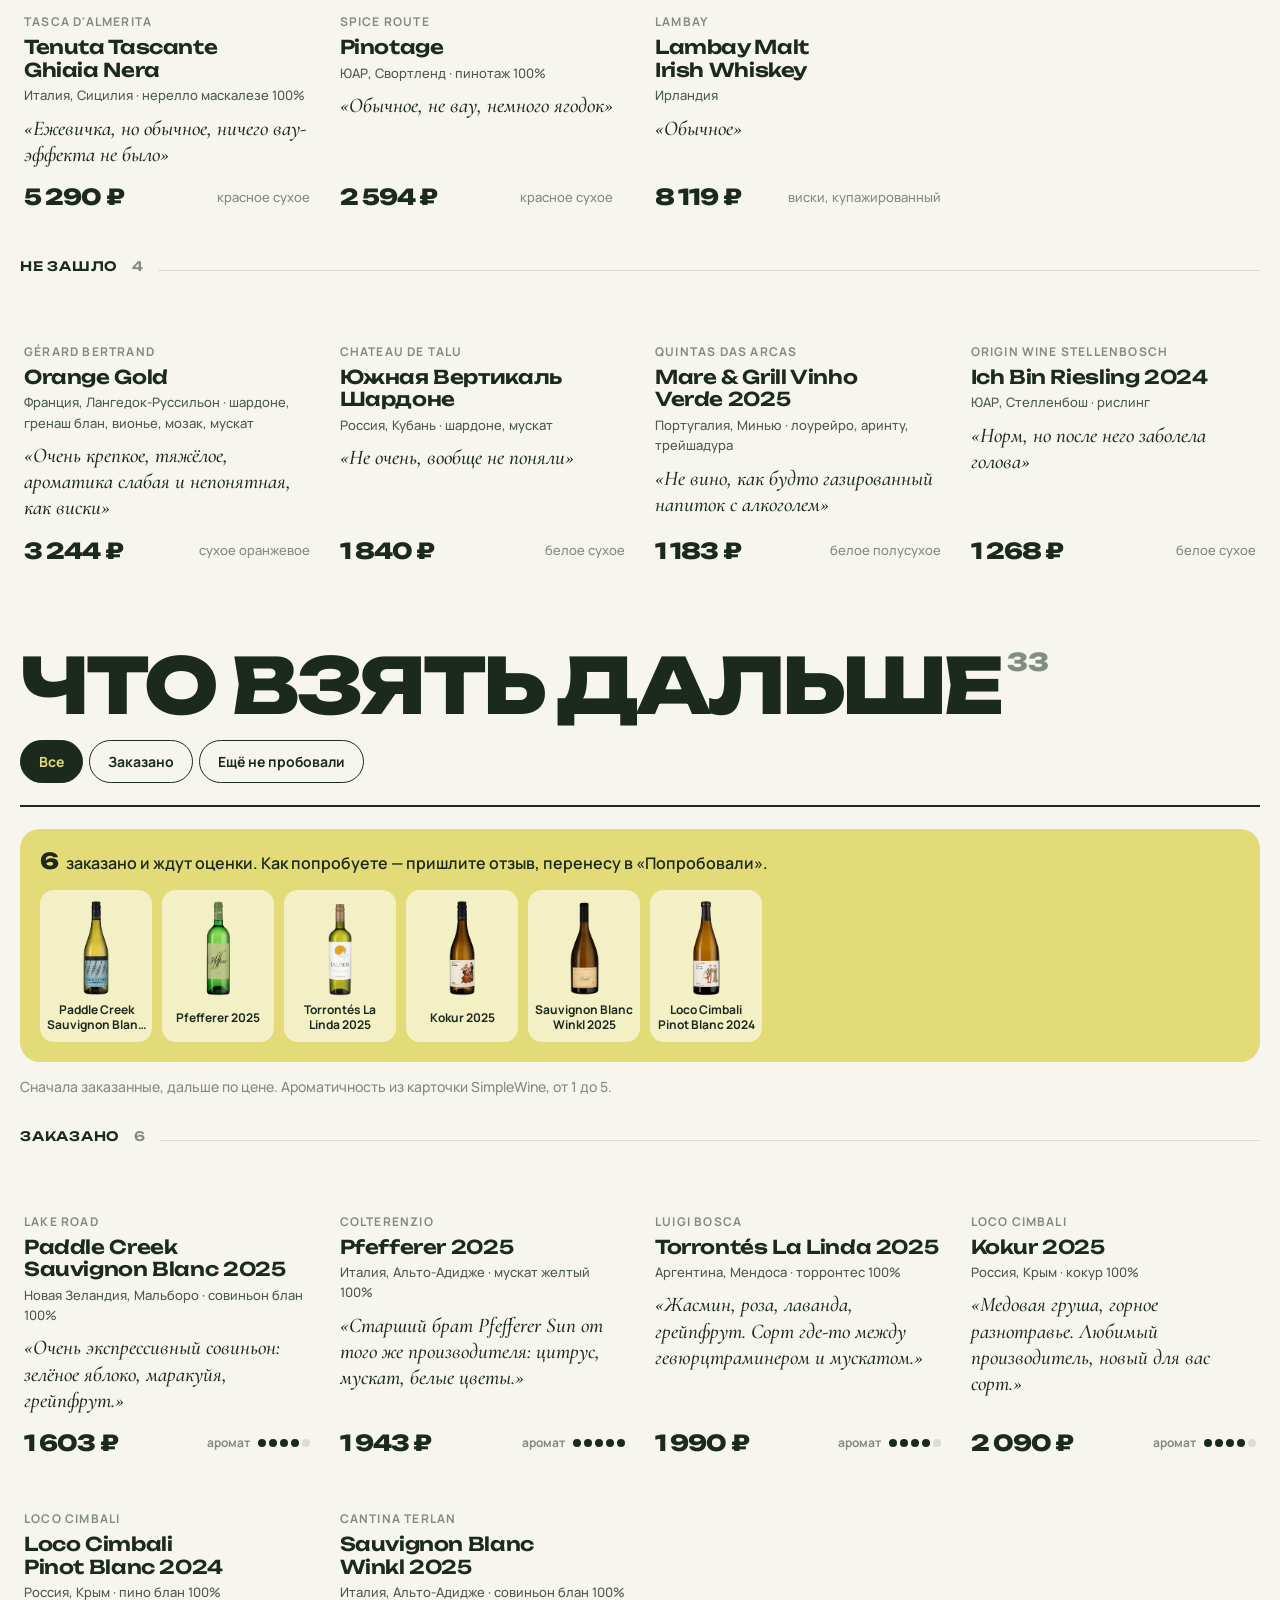
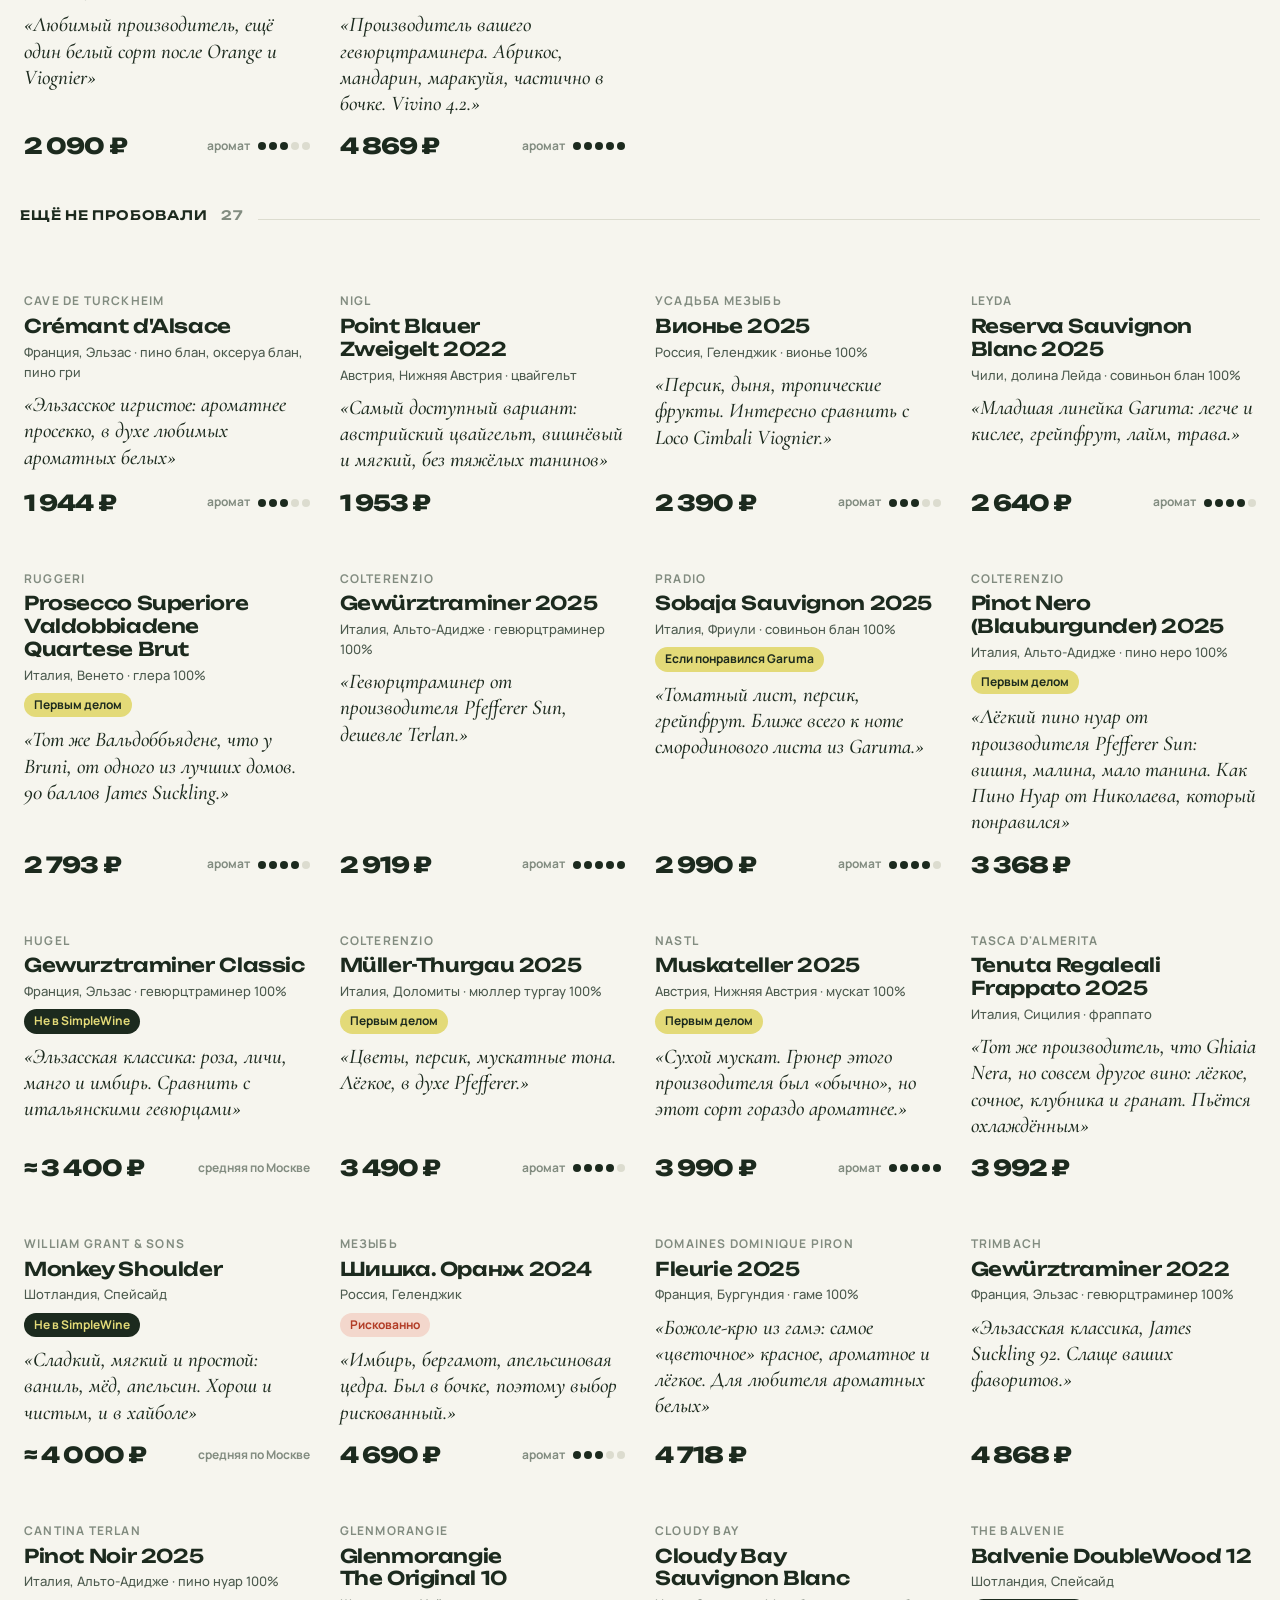
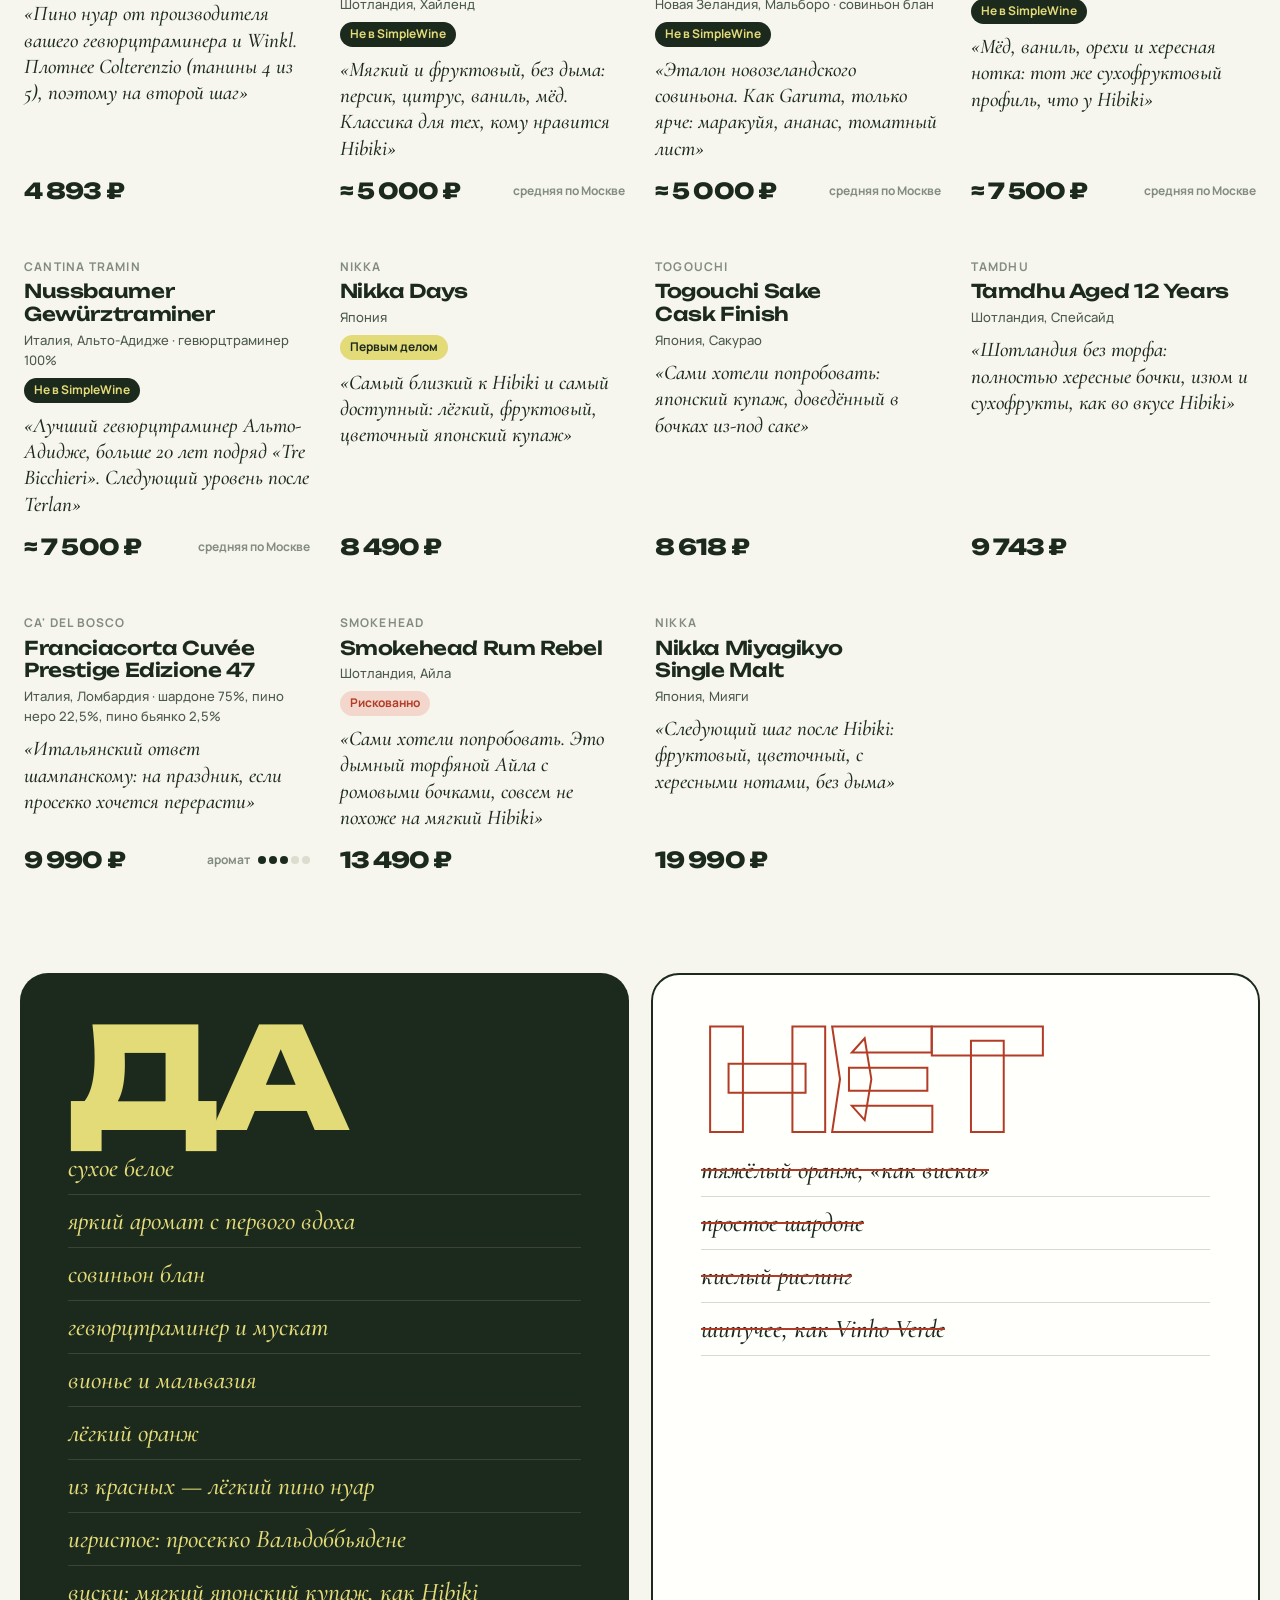
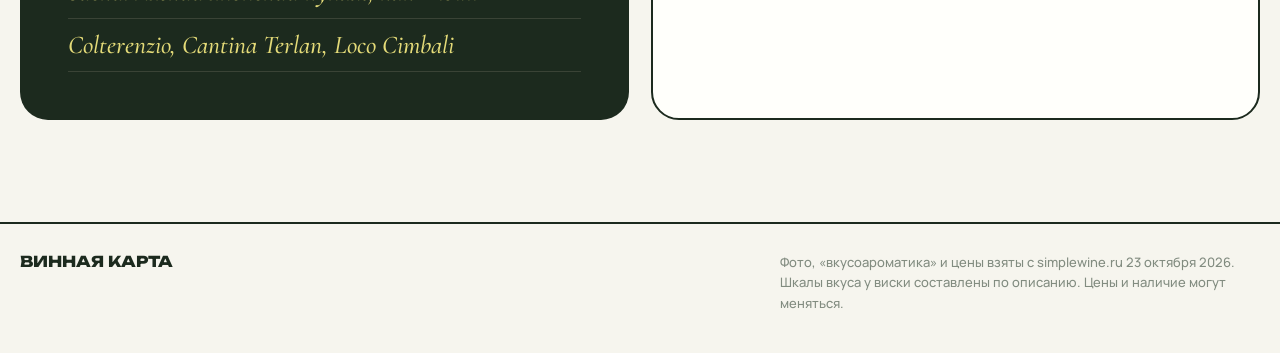
==== commit bd904ff7: "Удобство по итогам проверки: «Назад» закрывает окно вина, ссылки на вино, листание, поиск, порядок и" ====
--- a/index.html
+++ b/index.html
@@ -53,6 +53,23 @@
   <div class="ticker" aria-hidden="true"><div class="ticker__track" id="ticker"></div></div>
 
   <nav class="cats" aria-label="Категории"><div class="cats__in" id="cats" role="group"></div></nav>
+  <div class="tools">
+    <button type="button" class="tools__country" id="countryToggle" aria-expanded="false" aria-controls="countries">Страна<span id="countryNow"></span><i aria-hidden="true">▾</i></button>
+    <label class="tools__sort"><span>Порядок</span>
+      <select id="sort">
+        <option value="mark">по оценке</option>
+        <option value="cheap">сначала дешевле</option>
+        <option value="dear">сначала дороже</option>
+        <option value="crowd">по рейтингу SimpleWine</option>
+      </select>
+    </label>
+    <div class="tools__price" id="price" role="group" aria-label="Цена">
+      <button type="button" data-p="0" aria-pressed="true">Любая<span> цена</span></button>
+      <button type="button" data-p="2000" aria-pressed="false">до 2&nbsp;000&nbsp;₽</button>
+      <button type="button" data-p="3000" aria-pressed="false">до 3&nbsp;000&nbsp;₽</button>
+      <button type="button" data-p="5000" aria-pressed="false">до 5&nbsp;000&nbsp;₽</button>
+    </div>
+  </div>
   <div class="countries" id="countries" role="group" aria-label="Фильтр по стране"></div>
 
   <section class="sect" id="tried" aria-labelledby="h-tried">
@@ -78,6 +95,7 @@
         <button type="button" data-f="next" aria-pressed="false">Ещё не пробовали</button>
       </div>
     </header>
+    <div class="await" id="await"></div>
     <p class="sect__note">Сначала заказанные, дальше по цене. Ароматичность из карточки SimpleWine, от 1 до 5.</p>
     <div class="wall" id="wall-next"></div>
     <p class="none" id="none-next" hidden>Ничего не нашлось. Попробуйте другой запрос или страну.</p>
@@ -101,7 +119,7 @@
 
   <footer class="end">
     <p class="end__mark">Винная карта</p>
-    <p>Фото, «вкусоароматика» и цены взяты с simplewine.ru 23&nbsp;октября 2026. Цены и наличие могут меняться.</p>
+    <p>Фото, «вкусоароматика» и цены взяты с simplewine.ru 23&nbsp;октября 2026. Шкалы вкуса у виски составлены по описанию. Цены и наличие могут меняться.</p>
   </footer>
 </main>
 
@@ -109,6 +127,11 @@
   <div class="sheet__scrim" data-close></div>
   <article class="sheet__card" role="dialog" aria-modal="true" aria-labelledby="sheetName">
     <button class="sheet__x" type="button" data-close aria-label="Закрыть">×</button>
+    <div class="sheet__nav">
+      <button type="button" id="sheetPrev" aria-label="Предыдущее вино">‹</button>
+      <span id="sheetPos"></span>
+      <button type="button" id="sheetNext" aria-label="Следующее вино">›</button>
+    </div>
     <div class="sheet__media" id="sheetMedia">
       <div class="sheet__main"><img id="sheetImg" alt=""></div>
       <div class="sheet__views" id="sheetViews"></div>
--- a/assets/style.css
+++ b/assets/style.css
@@ -106,12 +106,43 @@
   display: inline-flex; align-items: center; gap: 8px; padding: 7px 14px 7px 8px; border-radius: 999px; border: 1.5px solid transparent;
   background: var(--white); cursor: pointer; font-size: 14px; font-weight: 600; transition: border-color .25s, transform .25s var(--ease);
 }
-.filter-label { align-self: center; margin: 0 4px 0 6px; font: 800 10px var(--f-big); letter-spacing: .08em; text-transform: uppercase; color: var(--ink-3); }
+.filter-label { align-self: center; margin: 0 4px 0 6px; font: 800 12px var(--f-big); letter-spacing: .08em; text-transform: uppercase; color: var(--ink-3); }
 .filter-label:first-child { margin-left: 0; }
 .countries button i { width: 18px; height: 18px; border-radius: 50%; background: var(--c); box-shadow: inset 0 0 0 1px rgba(28, 42, 30, .12); }
 .countries button small { color: var(--ink-3); font-size: 12px; }
 .countries button:hover { transform: translateY(-1px); }
 .countries button[aria-pressed="true"] { border-color: var(--bottle); }
+
+/* ---------- порядок, цена, кнопка стран ---------- */
+.tools { max-width: 1440px; margin: 0 auto; padding: 22px var(--gr) 0 var(--gl); display: flex; flex-wrap: wrap; align-items: center; gap: 10px 18px; }
+.tools__country { display: none; align-items: center; gap: 6px; height: 40px; padding: 0 16px; border-radius: 999px; border: 1.5px solid var(--bottle); background: none; font-weight: 700; font-size: 14px; cursor: pointer; }
+.tools__country.is-set { background: var(--bottle); color: var(--straw); }
+.tools__country i { font-style: normal; transition: transform .25s; }
+.tools__country[aria-expanded="true"] i { transform: rotate(180deg); }
+.tools__sort { display: flex; align-items: center; gap: 8px; font-size: 14px; font-weight: 600; color: var(--ink-3); }
+.tools__sort select { height: 40px; padding: 0 34px 0 14px; border-radius: 999px; border: 1.5px solid var(--bottle); background: var(--white) url("data:image/svg+xml,%3Csvg xmlns='http://www.w3.org/2000/svg' viewBox='0 0 12 8'%3E%3Cpath d='M1 1l5 5 5-5' fill='none' stroke='%231c2a1e' stroke-width='1.8'/%3E%3C/svg%3E") no-repeat right 14px center / 11px; font: 700 14px var(--f-text); color: var(--ink); -webkit-appearance: none; appearance: none; cursor: pointer; }
+.tools__price { display: flex; flex-wrap: wrap; gap: 6px; }
+.tools__price button { height: 40px; padding: 0 14px; border-radius: 999px; border: 1.5px solid var(--rule); background: var(--white); font-weight: 700; font-size: 14px; cursor: pointer; white-space: nowrap; }
+.tools__price button[aria-pressed="true"] { border-color: var(--bottle); background: var(--bottle); color: var(--straw); }
+.countries { padding-top: 16px; }
+
+/* тень у краёв ленты категорий — подсказка, что её можно листать */
+.cats::before, .cats::after { content: ""; position: absolute; top: 0; bottom: 0; width: 56px; z-index: 1; pointer-events: none; opacity: 0; transition: opacity .25s; }
+.cats::before { left: 0; background: linear-gradient(90deg, var(--paper), rgba(246, 245, 238, 0)); }
+.cats::after { right: 0; background: linear-gradient(270deg, var(--paper) 30%, rgba(246, 245, 238, 0)); }
+.cats.more-l::before, .cats.more-r::after { opacity: 1; }
+
+/* ---------- заказанное ждёт оценки ---------- */
+.await { margin-top: 22px; padding: 18px 20px; border-radius: 20px; background: var(--straw); display: grid; gap: 14px; }
+.await:empty { display: none; }
+.await__t { margin: 0; font-weight: 600; }
+.await__t b { font: 800 22px var(--f-big); margin-right: 4px; }
+.await__row { display: flex; gap: 10px; overflow-x: auto; scrollbar-width: none; padding-bottom: 2px; }
+.await__row::-webkit-scrollbar { display: none; }
+.await__row button { flex: none; width: 112px; display: grid; justify-items: center; gap: 6px; padding: 10px 6px; border: 0; border-radius: 14px; background: rgba(255, 255, 251, .6); cursor: pointer; transition: background .2s; }
+.await__row button:hover { background: var(--white); }
+.await__row img { height: 96px; width: auto; }
+.await__row span { font-size: 12px; font-weight: 700; line-height: 1.25; text-align: center; display: -webkit-box; -webkit-line-clamp: 2; -webkit-box-orient: vertical; overflow: hidden; }
 
 /* ---------- разделы ---------- */
 .sect { max-width: 1440px; margin: 0 auto; padding: clamp(48px, 7vw, 96px) var(--gr) 0 var(--gl); }
@@ -156,10 +187,10 @@
   .card:hover .card__bottle { transform: translateX(-50%) translateY(-8px); }
 }
 .stamp {
-  position: absolute; top: 14px; right: 14px; z-index: 2; width: 76px; height: 76px; border-radius: 50%;
+  position: absolute; top: 14px; right: 14px; z-index: 2; width: 84px; height: 84px; border-radius: 50%;
   display: grid; place-items: center; text-align: center; transform: rotate(-12deg);
   border: 1.5px solid currentColor; background: rgba(255, 255, 251, .7);
-  font: 800 8px/1.15 var(--f-big); letter-spacing: 0; text-transform: uppercase;
+  font: 800 9.5px/1.15 var(--f-big); letter-spacing: 0; text-transform: uppercase;
 }
 .stamp b { display: block; font-size: 16px; line-height: 1; margin-bottom: 2px; }
 .stamp--ok { color: var(--ok); } .stamp--mid { color: var(--mid); } .stamp--bad { color: var(--bad); }
@@ -215,7 +246,7 @@
 .sheet__scrim { position: absolute; inset: 0; background: rgba(28, 42, 30, .6); backdrop-filter: blur(6px); -webkit-backdrop-filter: blur(6px); animation: fade .3s both; }
 .sheet__card {
   position: relative; width: min(1040px, 100%); max-height: 100%; overflow: auto; display: grid; grid-template-columns: minmax(0, 1.05fr) minmax(0, 1fr);
-  background: var(--white); border-radius: 28px; box-shadow: 0 50px 120px -40px rgba(0, 0, 0, .6); animation: pop .5s var(--ease) both;
+  background: var(--white); border-radius: 28px; box-shadow: 0 50px 120px -40px rgba(0, 0, 0, .6); animation: pop .5s var(--ease) backwards;
 }
 .sheet__x { position: absolute; top: 14px; right: 14px; z-index: 3; width: 44px; height: 44px; border-radius: 50%; border: 0; background: var(--bottle); color: var(--straw); font-size: 24px; line-height: 1; cursor: pointer; }
 .sheet__media { background: var(--c, #e8e5d4); padding: 22px; display: grid; gap: 14px; align-content: start; }
@@ -233,7 +264,7 @@
 .facts { display: grid; grid-template-columns: max-content minmax(0, 1fr); gap: 10px 20px; margin: 0; padding-top: 16px; border-top: 1px solid var(--rule); font-size: 15px; }
 .facts dt { color: var(--ink-3); font-weight: 600; }
 .facts dd { margin: 0; font-weight: 600; }
-.who { display: block; margin-bottom: 6px; font: 800 10px/1.2 var(--f-big); letter-spacing: .08em; text-transform: uppercase; font-style: normal; color: var(--ink-3); }
+.who { display: block; margin-bottom: 6px; font: 800 11px/1.2 var(--f-big); letter-spacing: .08em; text-transform: uppercase; font-style: normal; color: var(--ink-3); }
 .prof { display: grid; gap: 8px; padding: 16px 18px; border-radius: 18px; background: var(--paper); }
 .prof__row { display: grid; grid-template-columns: 110px minmax(0, 1fr) 16px; align-items: center; gap: 12px; font-size: 14px; font-weight: 600; }
 .prof__bar { display: grid; grid-template-columns: repeat(5, 1fr); gap: 4px; }
@@ -254,6 +285,15 @@
 .fact p { margin: 10px 0 0; font-size: 14px; line-height: 1.6; color: var(--ink-2); }
 .btn { align-self: flex-start; display: inline-flex; align-items: center; gap: 8px; height: 52px; padding: 0 26px; border-radius: 999px; background: var(--straw); color: var(--bottle); font-weight: 800; text-decoration: none; border: 2px solid var(--bottle); transition: background .25s; }
 .btn:hover { background: var(--straw-2); }
+.sheet__nav { position: absolute; top: 14px; left: 14px; z-index: 3; display: flex; align-items: center; gap: 4px; padding: 3px; border-radius: 999px; background: rgba(255, 255, 251, .85); box-shadow: 0 2px 10px rgba(28, 42, 30, .12); }
+.sheet__nav button { width: 38px; height: 38px; border-radius: 50%; border: 0; background: var(--bottle); color: var(--straw); font-size: 22px; line-height: 1; cursor: pointer; }
+.sheet__nav button:disabled { opacity: .25; cursor: default; }
+.sheet__nav span { min-width: 64px; text-align: center; font-size: 12px; font-weight: 700; color: var(--ink-2); }
+.sheet__price { margin: -4px 0 0; font: 800 24px/1 var(--f-big); letter-spacing: -.03em; }
+.sheet__price small { font: 600 13px var(--f-text); letter-spacing: 0; color: var(--ink-3); margin-left: 6px; }
+.sheet__acts { display: flex; flex-wrap: wrap; gap: 10px; }
+.btn--ghost { background: none; cursor: pointer; font: inherit; font-weight: 800; }
+.btn--ghost:hover { background: var(--paper); }
 .chip { align-self: flex-start; padding: 5px 12px; border-radius: 999px; font: 800 11px var(--f-big); text-transform: uppercase; letter-spacing: .04em; border: 1.5px solid currentColor; }
 @keyframes fade { from { opacity: 0; } }
 @keyframes pop { from { opacity: 0; transform: translateY(24px) scale(.98); } }
@@ -274,12 +314,21 @@
   .taste { grid-template-columns: 1fr; }
 }
 @media (max-width: 720px) {
+  .tools__country { display: inline-flex; }
+  .countries:not(.is-open) { display: none; }
+  .countries .filter-label { display: none; }
+  .tools__sort span { display: none; }
+  .tools__price { width: 100%; flex-wrap: nowrap; overflow-x: auto; scrollbar-width: none; }
+  .tools__price::-webkit-scrollbar { display: none; }
   .poster__foot { grid-template-columns: 1fr; }
   .poster__stats { display: grid; grid-template-columns: repeat(4, auto); justify-content: space-between; }
   .poster__bottles { height: 100%; }
   .sheet { padding: 0; place-items: end stretch; }
   .sheet__card { grid-template-columns: 1fr; border-radius: 26px 26px 0 0; max-height: 92vh; animation-name: up; }
-  .sheet__main { aspect-ratio: auto; height: 300px; }
+  .sheet__main { aspect-ratio: auto; height: clamp(200px, 32vh, 300px); }
+  .sheet__x { position: fixed; top: calc(8vh + 12px); right: 12px; }
+  .sheet__nav { position: fixed; top: calc(8vh + 12px); left: 12px; }
+  .sheet__views button { padding: 8px 6px; }
   .sheet__media > * { position: static; }
   .sheet__info { padding-bottom: calc(28px + env(safe-area-inset-bottom, 0px)); }
 }
@@ -289,16 +338,22 @@
   .bar__in { gap: 12px; }
   .logo { font-size: 13px; }
   .find { width: auto; flex: 1; max-width: 200px; }
-  .poster__stats dt { font-size: 10px; }
+  .poster__stats dt { font-size: 10.5px; letter-spacing: .03em; white-space: nowrap; }
   .wall { grid-template-columns: repeat(2, minmax(0, 1fr)); gap: 28px 12px; }
   .card__plate { border-radius: 16px; }
   .card__name { font-size: 15px; }
   .card__note { font-size: 18px; }
   .card__meta { font-size: 12px; }
-  .stamp { width: 40px; height: 40px; top: 8px; right: 8px; font-size: 0; }
-  .stamp b { font-size: 16px; margin: 0; }
+  .stamp { width: auto; height: auto; top: 8px; right: 8px; padding: 5px 9px 5px 7px; border-radius: 999px; transform: none; font-size: 10px; }
+  .stamp > span { display: flex; align-items: center; gap: 4px; white-space: nowrap; }
+  .stamp b { font-size: 12px; margin: 0; }
+  .stamp--next > span { font-size: 0; }
+  .stamp--next > span b { font-size: 12px; }
+  .stamp--next > span::after { content: "Попробовать"; font-size: 10px; }
   .price { font-size: 18px; }
-  .card__foot { flex-wrap: wrap; }
+  .card__foot { flex-direction: column; align-items: flex-start; gap: 6px; }
+  .tools__price button { height: 36px; padding: 0 12px; font-size: 13px; }
+  .tools__price button span { display: none; }
   .pills { width: 100%; }
   .pills button { padding: 8px 12px; font-size: 13px; }
 }
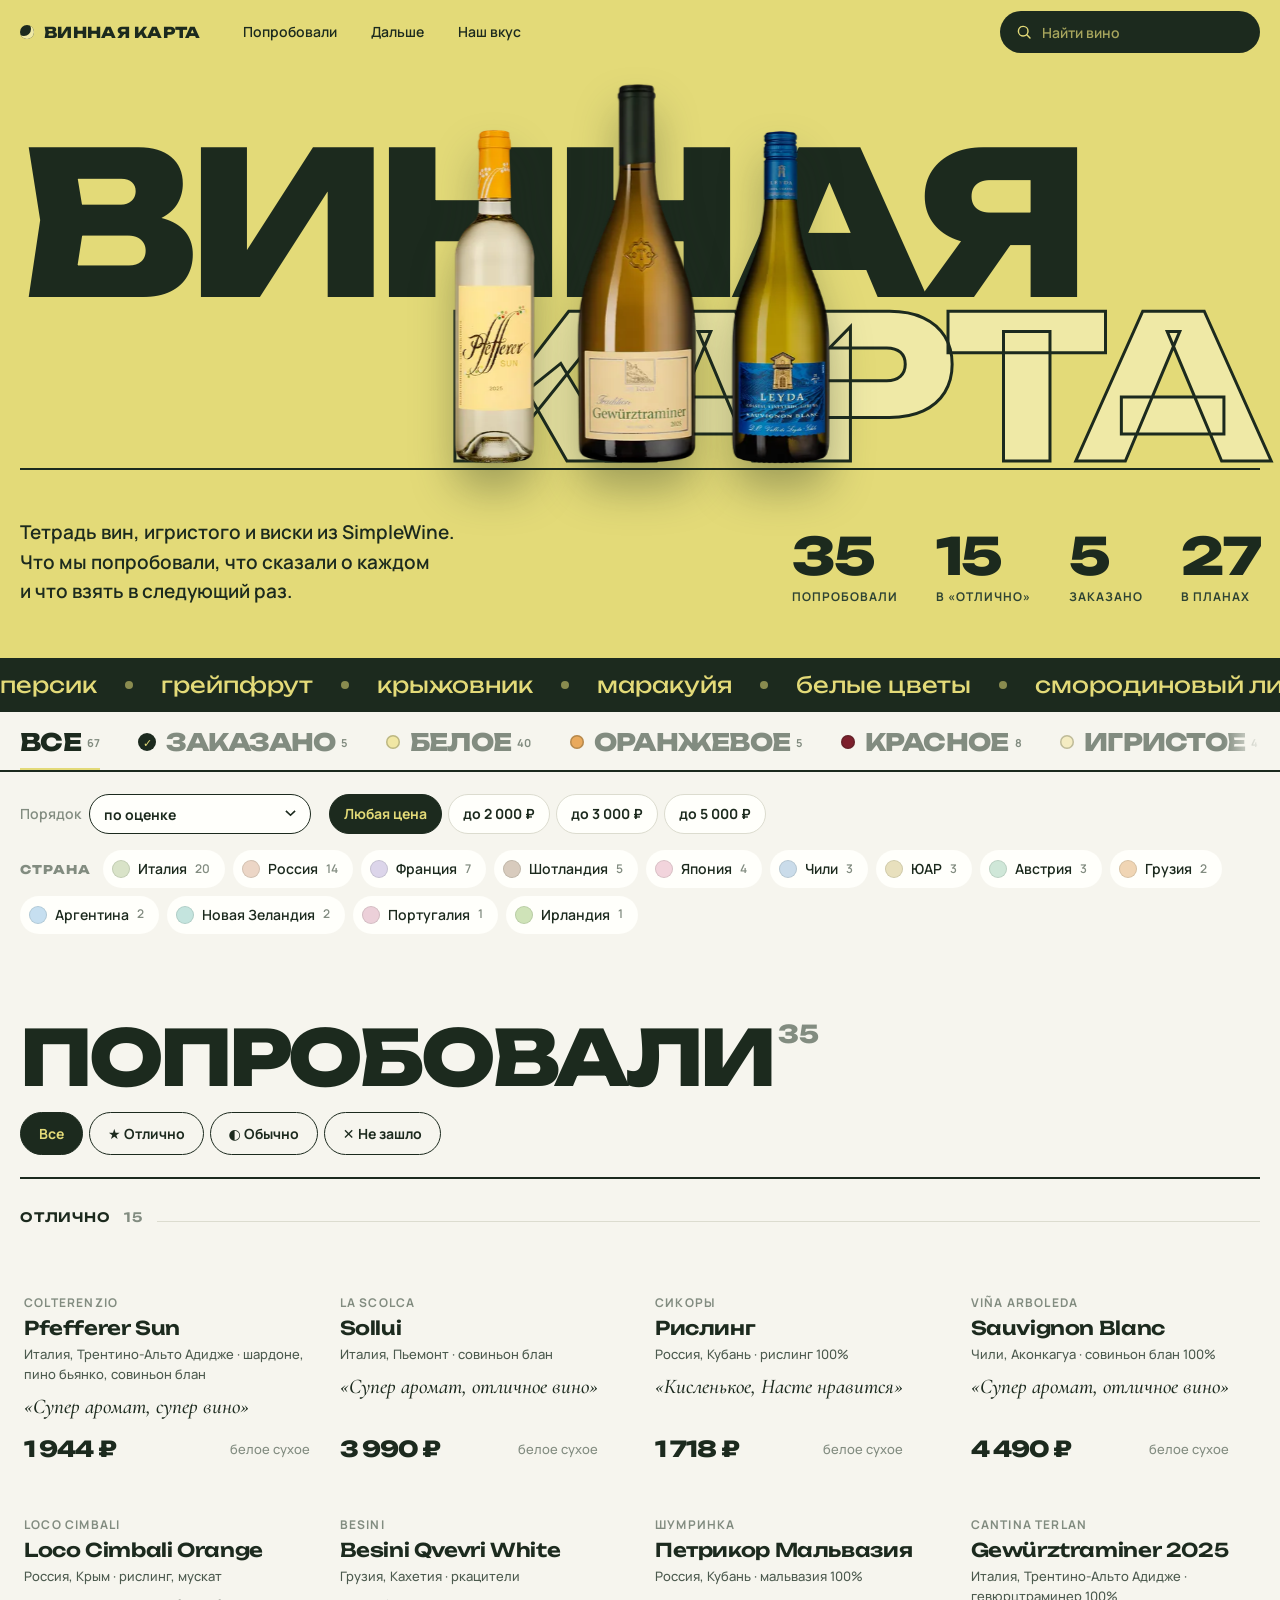
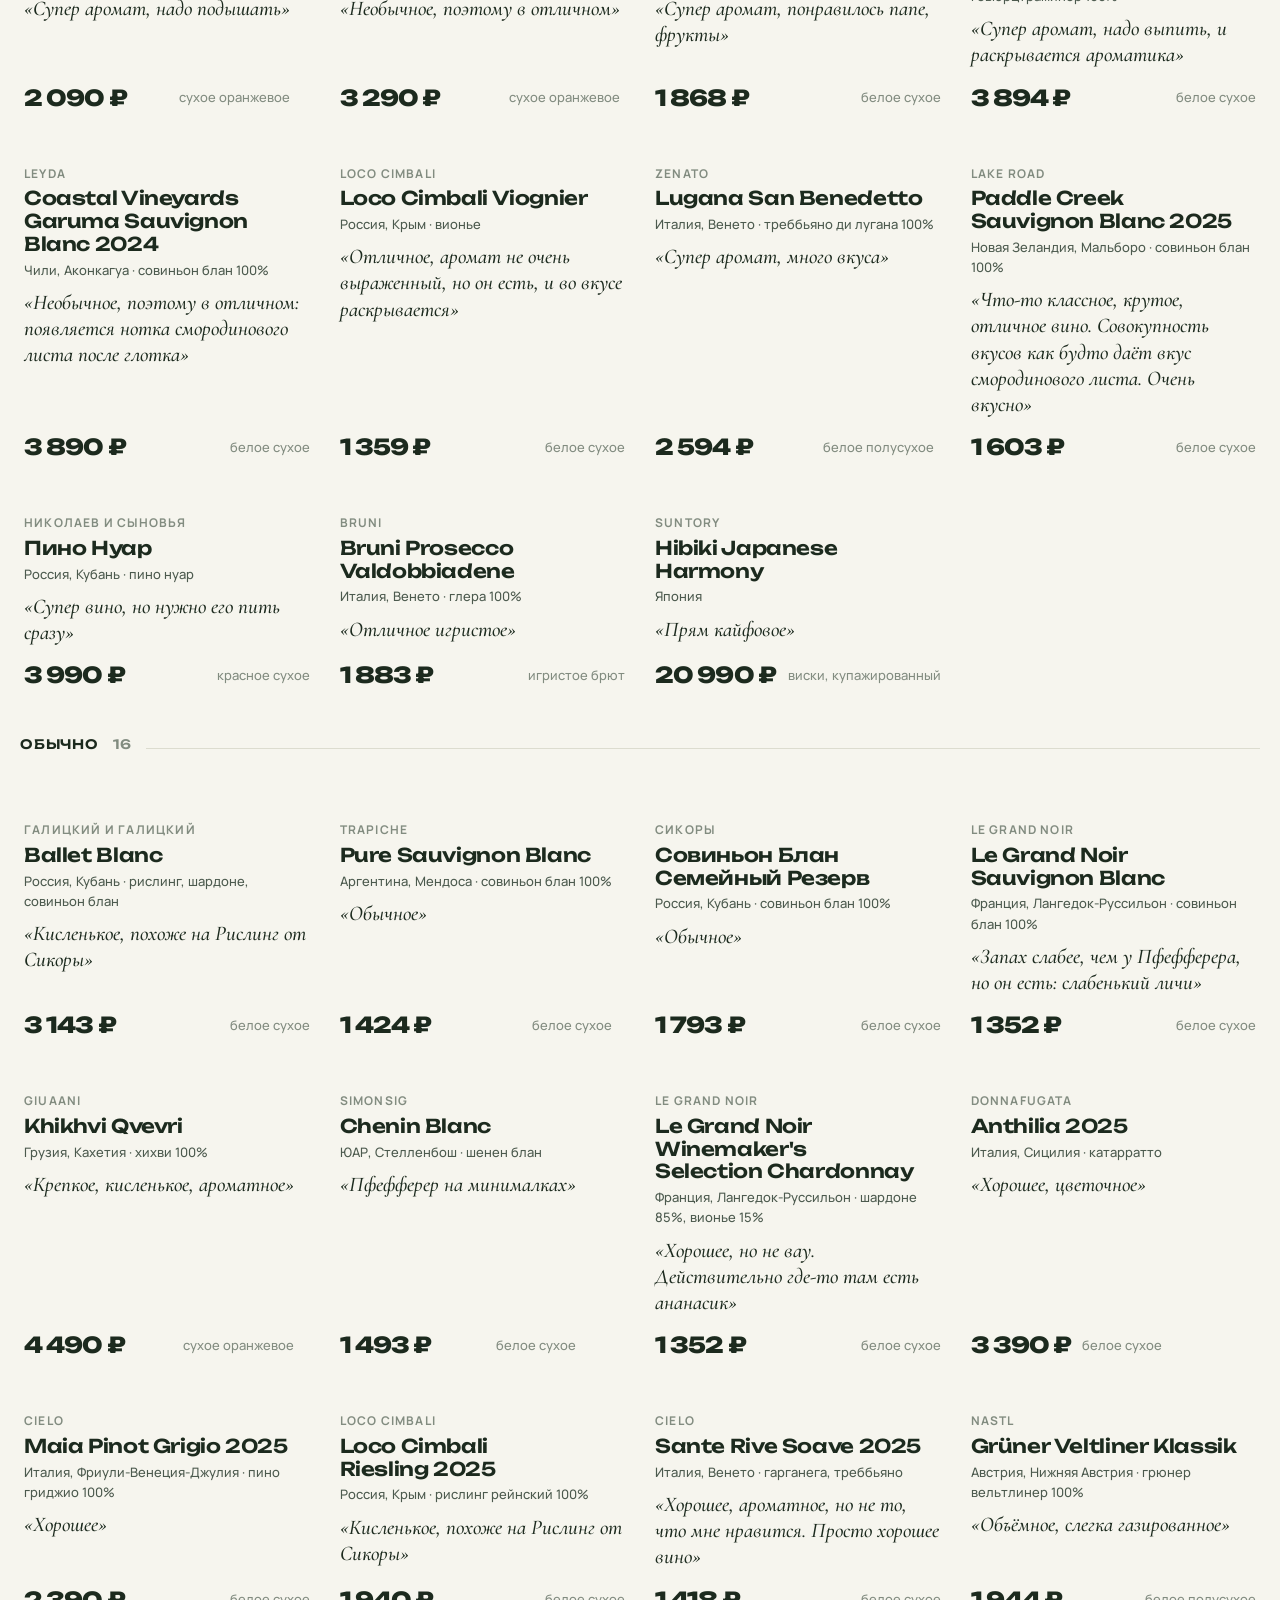
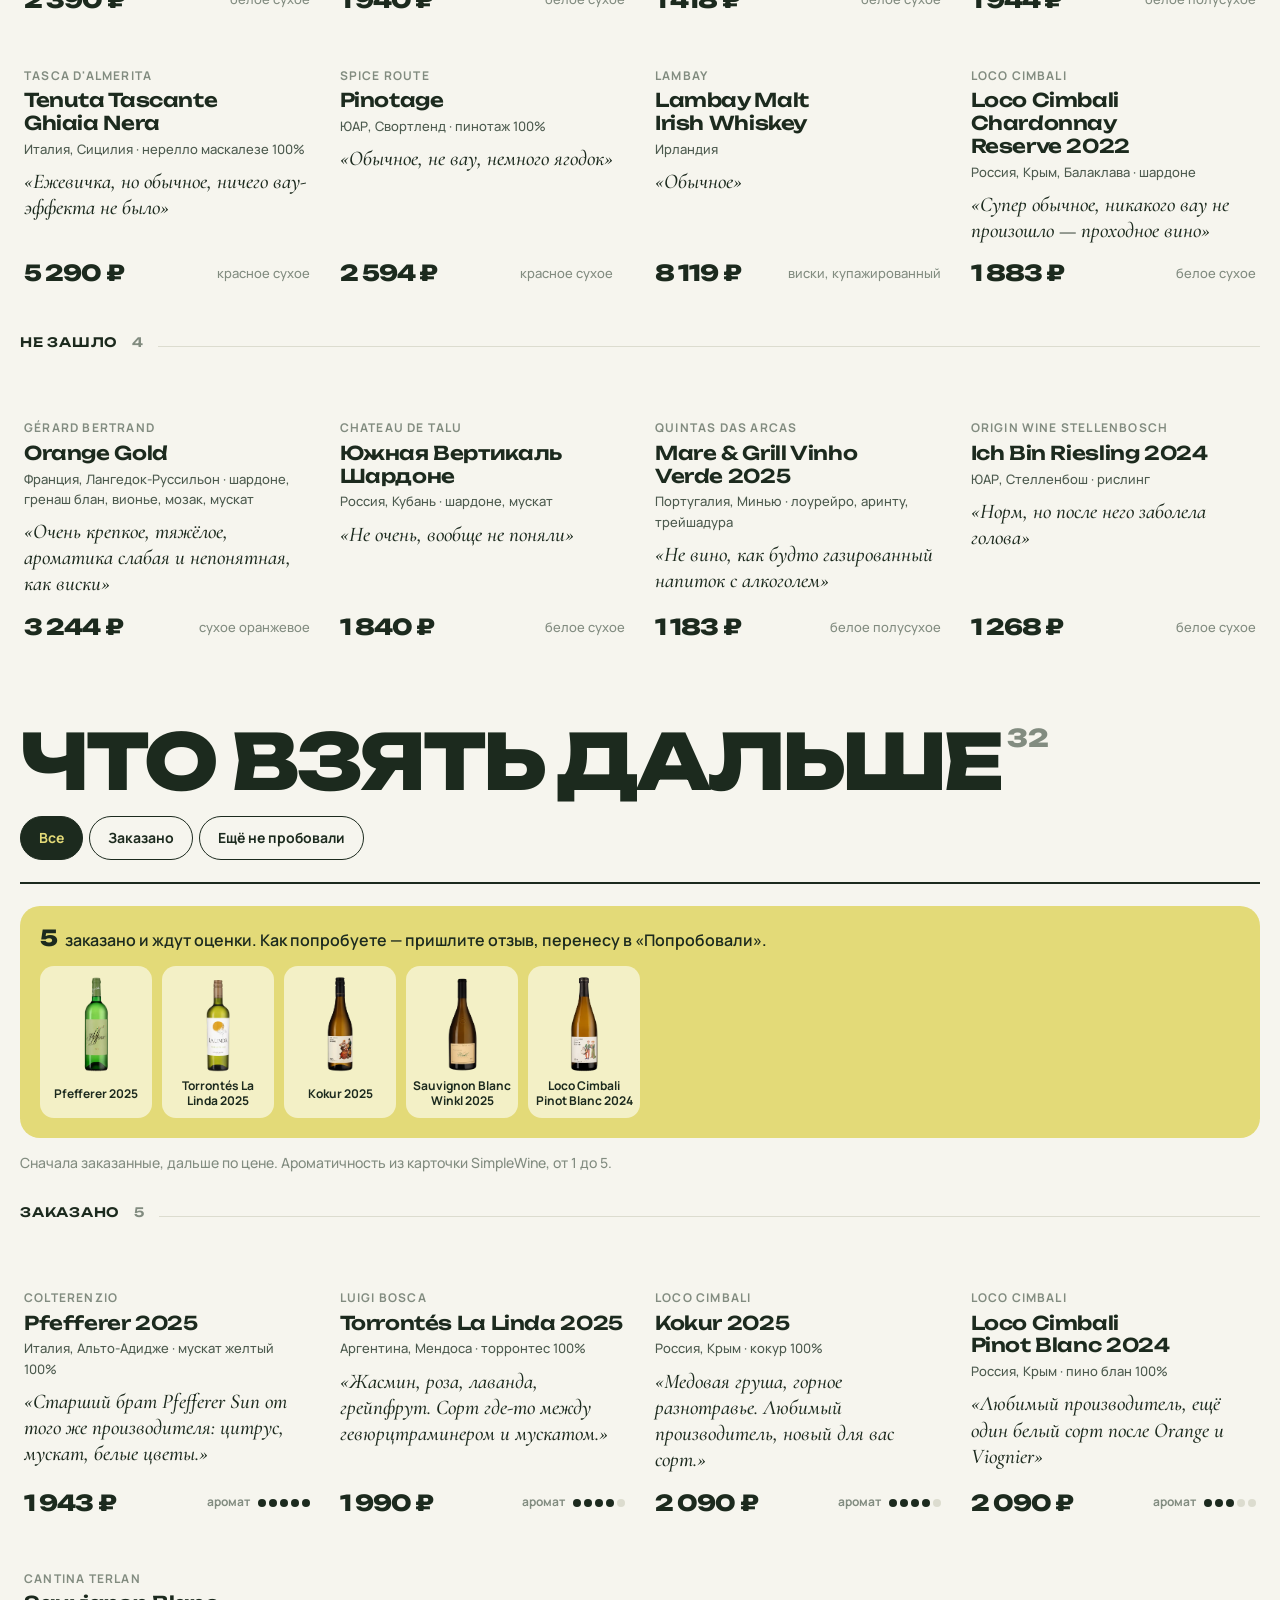
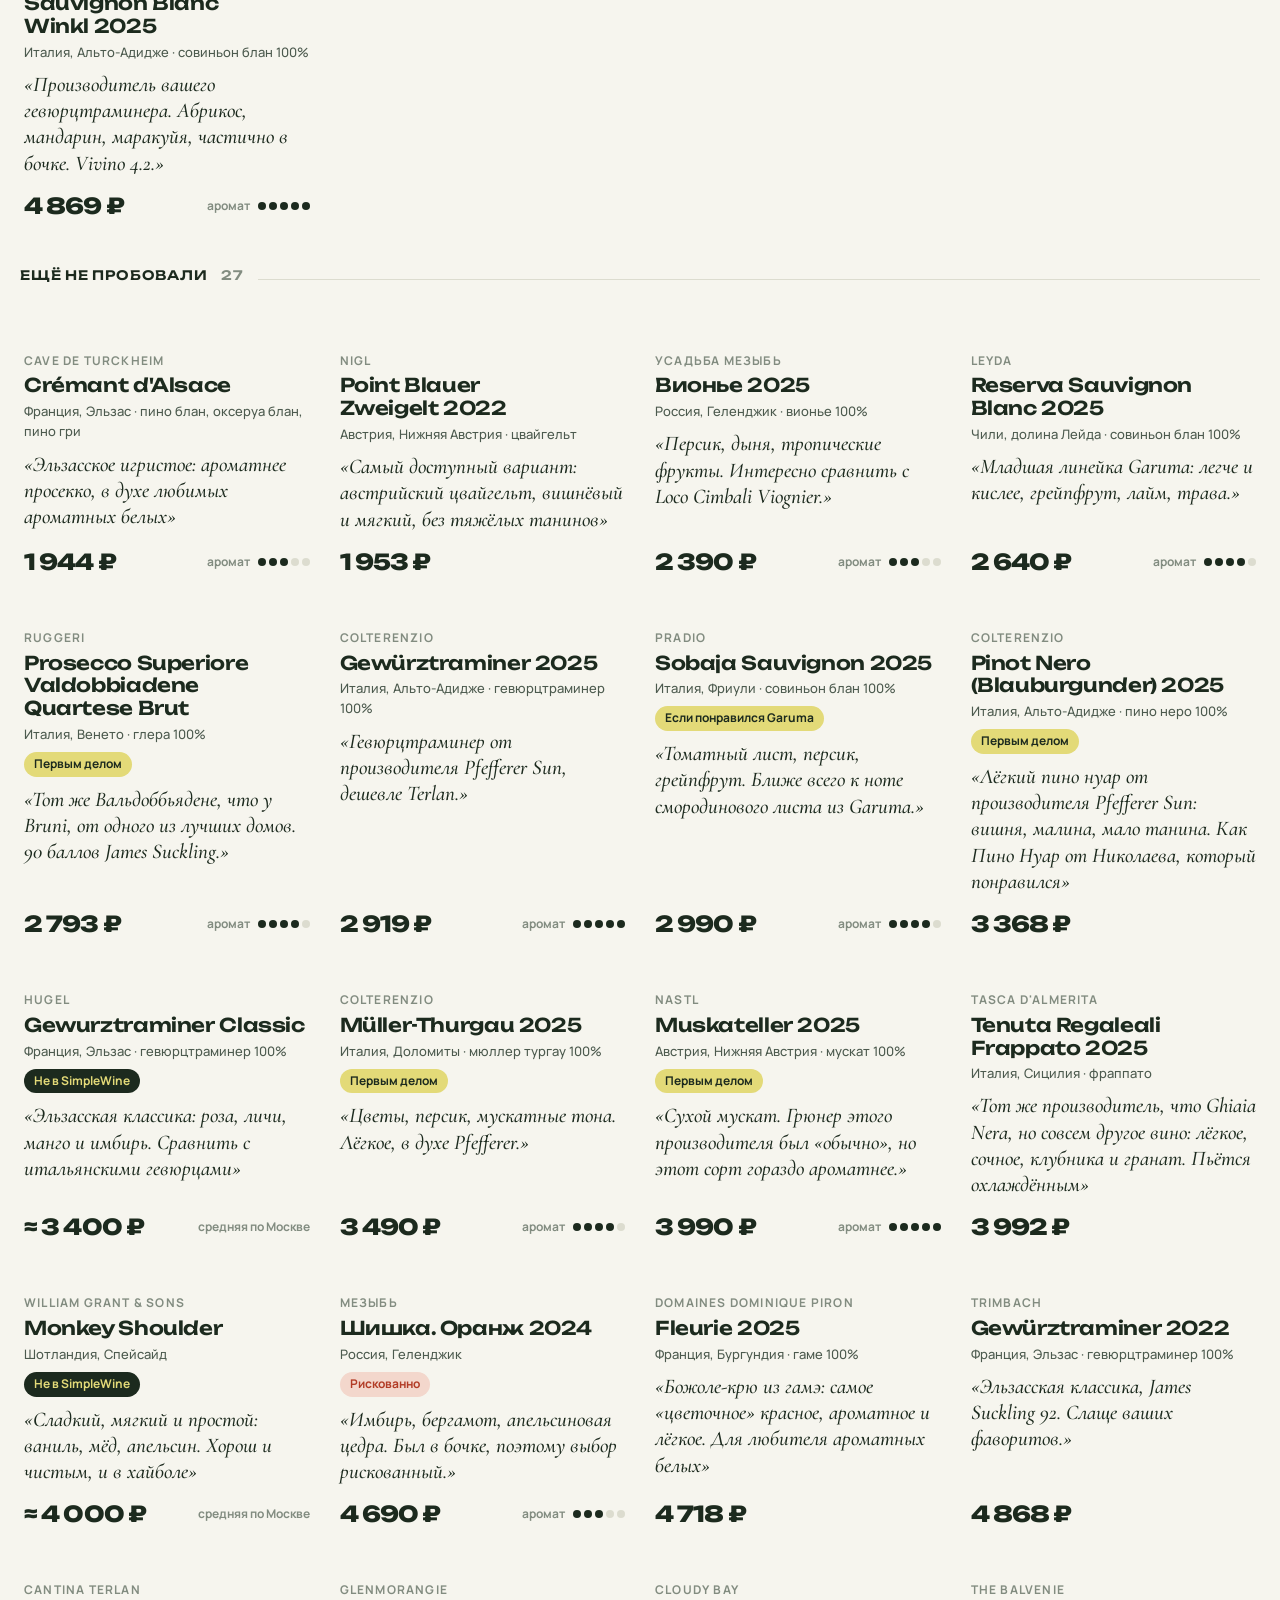
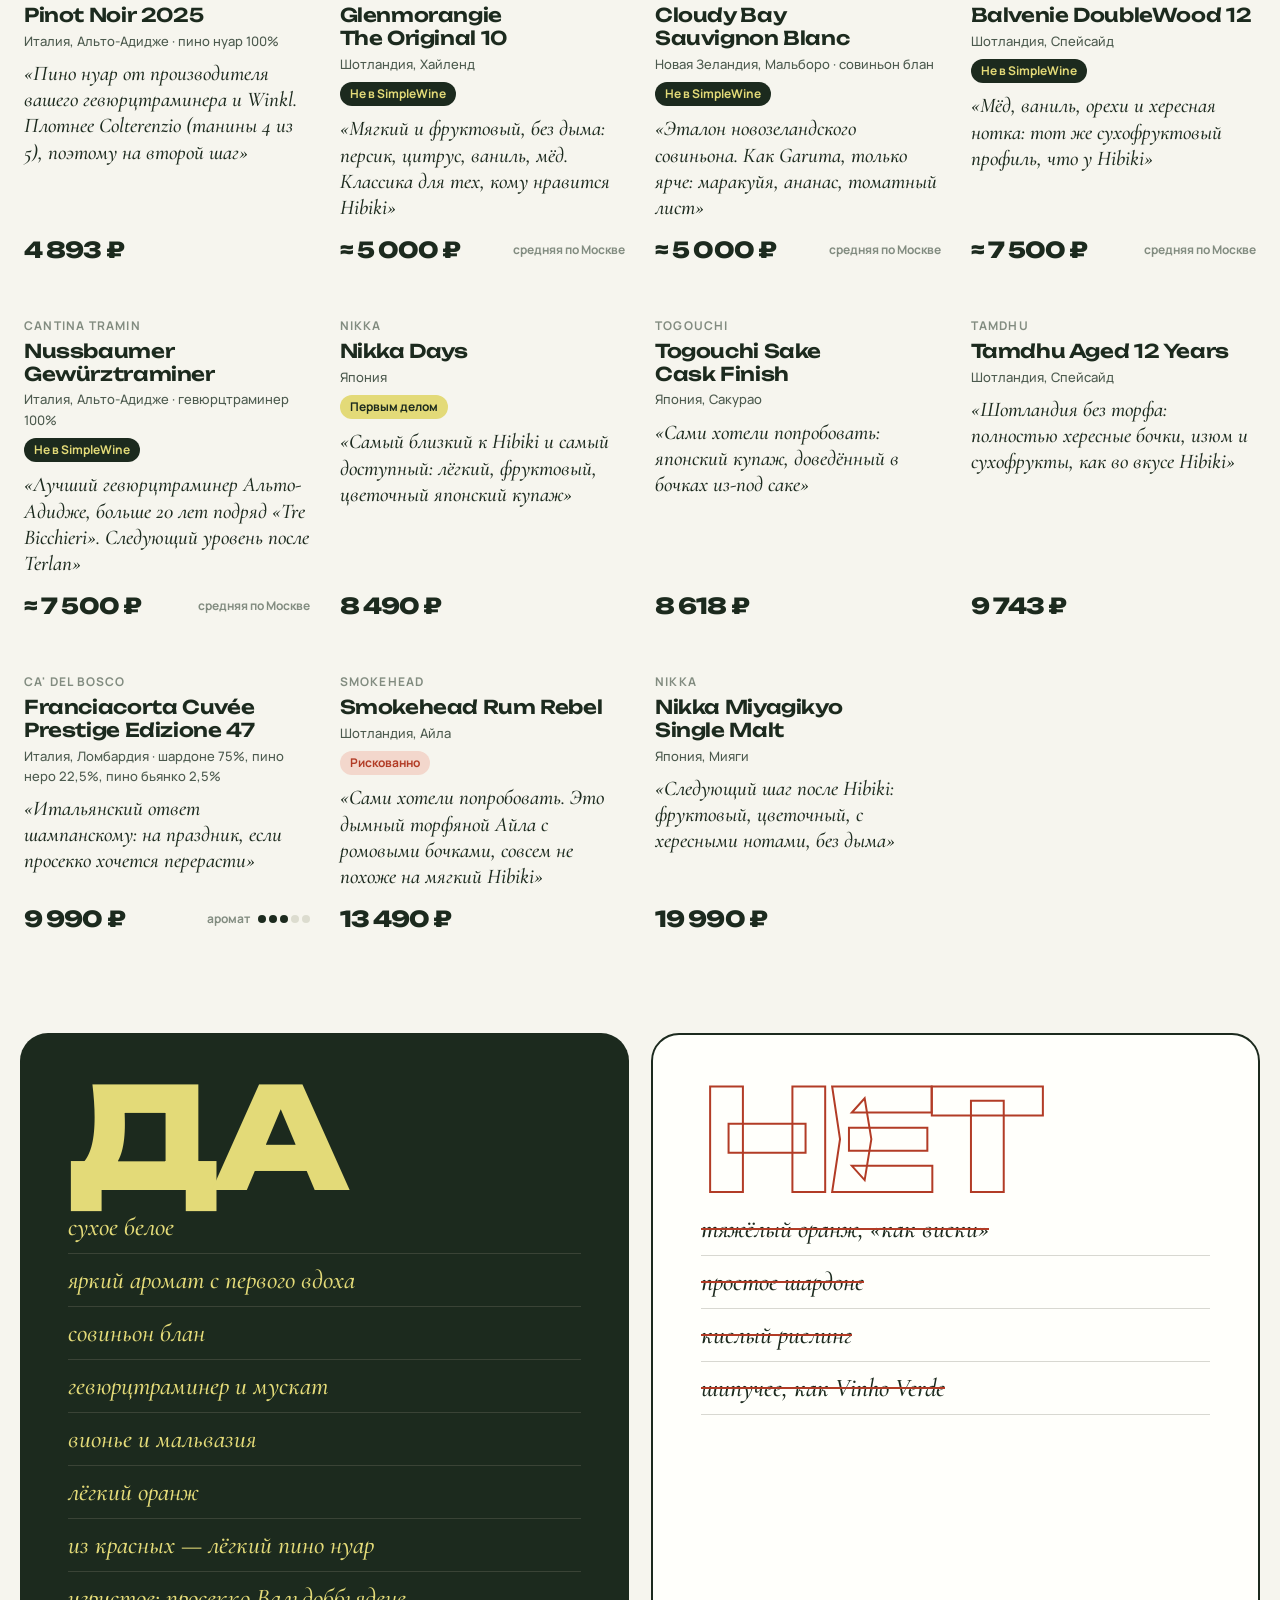
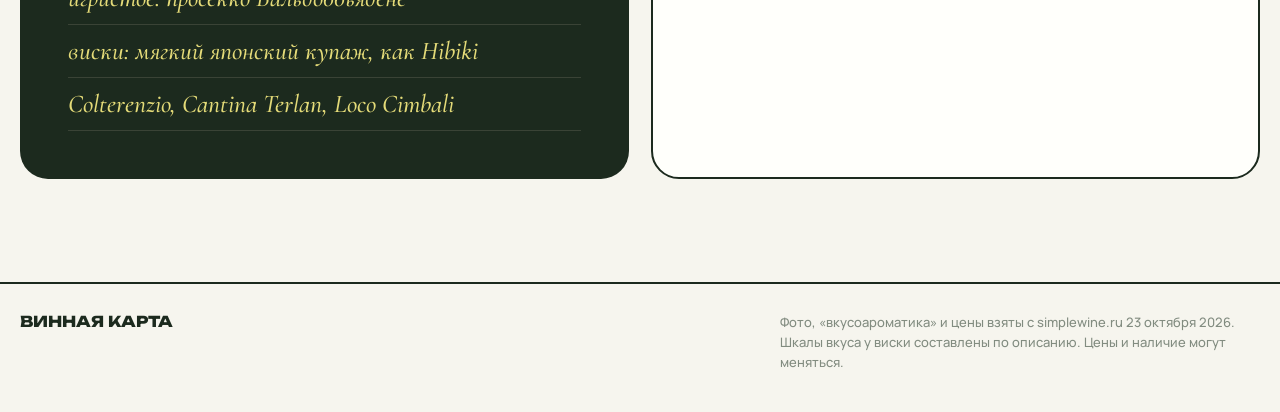
==== commit 74a65b43: "Иконка приложения для Android и iPhone: бокал белого, manifest, apple-touch-icon Co-Authored-By: Cla" ====
--- a/index.html
+++ b/index.html
@@ -7,7 +7,14 @@
 <title>Винная карта</title>
 <meta name="description" content="Наша тетрадь белых вин из SimpleWine: что попробовали и что взять дальше.">
 <meta name="theme-color" content="#e3da78">
-<link rel="icon" href="data:image/svg+xml,%3Csvg xmlns='http://www.w3.org/2000/svg' viewBox='0 0 32 32'%3E%3Crect width='32' height='32' rx='8' fill='%231c2a1e'/%3E%3Cpath d='M10 6h12l-1 8a5 5 0 0 1-10 0z' fill='%23e3da78'/%3E%3Cpath d='M16 19v6m-4 2h8' stroke='%23e3da78' stroke-width='2' stroke-linecap='round'/%3E%3C/svg%3E">
+<link rel="icon" href="icons/icon.svg" type="image/svg+xml">
+<link rel="icon" href="icons/favicon-32.png" sizes="32x32" type="image/png">
+<link rel="apple-touch-icon" href="icons/apple-touch-icon.png">
+<link rel="manifest" href="manifest.webmanifest">
+<meta name="apple-mobile-web-app-capable" content="yes">
+<meta name="mobile-web-app-capable" content="yes">
+<meta name="apple-mobile-web-app-title" content="Винная карта">
+<meta name="apple-mobile-web-app-status-bar-style" content="default">
 <link rel="preconnect" href="https://fonts.googleapis.com">
 <link rel="preconnect" href="https://fonts.gstatic.com" crossorigin>
 <link rel="stylesheet" href="https://fonts.googleapis.com/css2?family=Unbounded:wght@400;600;800&family=Manrope:wght@400;500;600;700&family=Cormorant+Garamond:ital,wght@1,500;1,600&display=swap">
@@ -65,9 +72,9 @@
     </label>
     <div class="tools__price" id="price" role="group" aria-label="Цена">
       <button type="button" data-p="0" aria-pressed="true">Любая<span> цена</span></button>
-      <button type="button" data-p="2000" aria-pressed="false">до 2&nbsp;000&nbsp;₽</button>
-      <button type="button" data-p="3000" aria-pressed="false">до 3&nbsp;000&nbsp;₽</button>
-      <button type="button" data-p="5000" aria-pressed="false">до 5&nbsp;000&nbsp;₽</button>
+      <button type="button" data-p="2000" aria-pressed="false">до 2&nbsp;000<span>&nbsp;₽</span></button>
+      <button type="button" data-p="3000" aria-pressed="false">до 3&nbsp;000<span>&nbsp;₽</span></button>
+      <button type="button" data-p="5000" aria-pressed="false">до 5&nbsp;000<span>&nbsp;₽</span></button>
     </div>
   </div>
   <div class="countries" id="countries" role="group" aria-label="Фильтр по стране"></div>
@@ -126,11 +133,13 @@
 <div class="sheet" id="sheet" hidden>
   <div class="sheet__scrim" data-close></div>
   <article class="sheet__card" role="dialog" aria-modal="true" aria-labelledby="sheetName">
-    <button class="sheet__x" type="button" data-close aria-label="Закрыть">×</button>
-    <div class="sheet__nav">
-      <button type="button" id="sheetPrev" aria-label="Предыдущее вино">‹</button>
-      <span id="sheetPos"></span>
-      <button type="button" id="sheetNext" aria-label="Следующее вино">›</button>
+    <div class="sheet__top">
+      <div class="sheet__nav">
+        <button type="button" id="sheetPrev" aria-label="Предыдущее вино">‹</button>
+        <span id="sheetPos"></span>
+        <button type="button" id="sheetNext" aria-label="Следующее вино">›</button>
+      </div>
+      <button class="sheet__x" type="button" data-close aria-label="Закрыть">×</button>
     </div>
     <div class="sheet__media" id="sheetMedia">
       <div class="sheet__main"><img id="sheetImg" alt=""></div>
--- a/assets/style.css
+++ b/assets/style.css
@@ -98,6 +98,9 @@
 .cats button[aria-pressed="true"] { color: var(--ink); }
 .cats button::after { content: ""; position: absolute; left: 0; right: 0; bottom: -2px; height: 4px; background: var(--straw); transform: scaleX(0); transform-origin: left; transition: transform .4s var(--ease); }
 .cats button[aria-pressed="true"]::after { transform: scaleX(1); }
+.cats button i.cats__ord { display: grid; place-items: center; width: 18px; height: 18px; background: var(--bottle); color: var(--straw); box-shadow: none; font: 800 11px/1 var(--f-text); font-style: normal; }
+/* Вкладка «Заказано»: только заказанные бутылки, без «Попробовали» и полосы ожидания. */
+.only-ord #tried, .only-ord #await, .only-ord #next .pills, .only-ord #next .sect__note { display: none; }
 html { scroll-padding-top: 140px; }
 
 /* ---------- страны ---------- */
@@ -181,7 +184,7 @@
   clip-path: inset(100% 0 0 0 round 22px); transition: clip-path .6s var(--ease);
 }
 .card__glass--photo { object-fit: cover; padding: 0; }
-.sheet__main.is-photo img { width: 100%; height: 100%; max-height: none; object-fit: cover; }
+.sheet__main.is-photo img { object-fit: cover; }
 @media (hover: hover) {
   .card:hover .card__glass, .card:focus-visible .card__glass { clip-path: inset(0 0 0 0 round 22px); }
   .card:hover .card__bottle { transform: translateX(-50%) translateY(-8px); }
@@ -254,7 +257,9 @@
 .sheet__views { top: auto; }
 .sheet__main { aspect-ratio: 5 / 6; border-radius: 18px; display: grid; place-items: center; overflow: hidden; }
 .sheet__main.is-white { background: var(--white); }
-.sheet__main img { max-height: 92%; width: auto; object-fit: contain; }
+.sheet__main { position: relative; }
+.sheet__main img { position: absolute; inset: 0; width: 100%; height: 100%; max-width: none; padding: 4%; object-fit: contain; }
+.sheet__main.is-photo img { padding: 0; }
 .sheet__views { display: flex; gap: 8px; }
 .sheet__views button { flex: 1; padding: 10px 8px; border-radius: 999px; border: 1.5px solid var(--bottle); background: rgba(255, 255, 251, .6); cursor: pointer; font-size: 13px; font-weight: 700; }
 .sheet__views button[aria-pressed="true"] { background: var(--bottle); color: var(--straw); }
@@ -285,6 +290,7 @@
 .fact p { margin: 10px 0 0; font-size: 14px; line-height: 1.6; color: var(--ink-2); }
 .btn { align-self: flex-start; display: inline-flex; align-items: center; gap: 8px; height: 52px; padding: 0 26px; border-radius: 999px; background: var(--straw); color: var(--bottle); font-weight: 800; text-decoration: none; border: 2px solid var(--bottle); transition: background .25s; }
 .btn:hover { background: var(--straw-2); }
+.sheet__top { display: contents; }
 .sheet__nav { position: absolute; top: 14px; left: 14px; z-index: 3; display: flex; align-items: center; gap: 4px; padding: 3px; border-radius: 999px; background: rgba(255, 255, 251, .85); box-shadow: 0 2px 10px rgba(28, 42, 30, .12); }
 .sheet__nav button { width: 38px; height: 38px; border-radius: 50%; border: 0; background: var(--bottle); color: var(--straw); font-size: 22px; line-height: 1; cursor: pointer; }
 .sheet__nav button:disabled { opacity: .25; cursor: default; }
@@ -317,8 +323,11 @@
   .tools__country { display: inline-flex; }
   .countries:not(.is-open) { display: none; }
   .countries .filter-label { display: none; }
+  .tools { flex-wrap: wrap; }
+  .tools__sort { flex: 1; min-width: 0; }
   .tools__sort span { display: none; }
-  .tools__price { width: 100%; flex-wrap: nowrap; overflow-x: auto; scrollbar-width: none; }
+  .tools__sort select { width: 100%; }
+  .tools__price { width: 100%; display: grid; grid-template-columns: repeat(4, minmax(0, 1fr)); }
   .tools__price::-webkit-scrollbar { display: none; }
   .poster__foot { grid-template-columns: 1fr; }
   .poster__stats { display: grid; grid-template-columns: repeat(4, auto); justify-content: space-between; }
@@ -326,10 +335,18 @@
   .sheet { padding: 0; place-items: end stretch; }
   .sheet__card { grid-template-columns: 1fr; border-radius: 26px 26px 0 0; max-height: 92vh; animation-name: up; }
   .sheet__main { aspect-ratio: auto; height: clamp(200px, 32vh, 300px); }
-  .sheet__x { position: fixed; top: calc(8vh + 12px); right: 12px; }
-  .sheet__nav { position: fixed; top: calc(8vh + 12px); left: 12px; }
+  /* на телефоне кнопки — отдельной полосой над фото, она остаётся на месте при прокрутке окна */
+  .sheet__top { display: flex; align-items: center; justify-content: space-between; gap: 12px; position: sticky; top: 0; z-index: 4; padding: 14px 14px 10px; background: var(--c, #e8e5d4); }
+  .sheet__top::before { content: ""; position: absolute; top: 6px; left: 50%; width: 40px; height: 4px; margin-left: -20px; border-radius: 2px; background: rgba(28, 42, 30, .25); }
+  .sheet__x, .sheet__nav { position: static; }
+  .sheet__x { width: 40px; height: 40px; font-size: 22px; margin-left: auto; }
+  .sheet__nav { background: rgba(255, 255, 251, .7); box-shadow: none; }
+  .sheet__nav button { width: 34px; height: 34px; font-size: 20px; }
+  .sheet__nav button:disabled { opacity: 1; background: none; color: rgba(28, 42, 30, .25); }
+  .sheet__media { padding: 0 16px 16px; }
   .sheet__views button { padding: 8px 6px; }
-  .sheet__media > * { position: static; }
+  .sheet__info h2 { padding-right: 0; }
+  .sheet__media > * { position: relative; top: auto; }
   .sheet__info { padding-bottom: calc(28px + env(safe-area-inset-bottom, 0px)); }
 }
 @keyframes up { from { opacity: 0; transform: translateY(60px); } }
@@ -352,8 +369,9 @@
   .stamp--next > span::after { content: "Попробовать"; font-size: 10px; }
   .price { font-size: 18px; }
   .card__foot { flex-direction: column; align-items: flex-start; gap: 6px; }
-  .tools__price button { height: 36px; padding: 0 12px; font-size: 13px; }
+  .tools__price button { height: 36px; padding: 0 6px; font-size: 13px; }
   .tools__price button span { display: none; }
+  .sect h2 { font-size: clamp(26px, 8.6vw, 40px); }
   .pills { width: 100%; }
   .pills button { padding: 8px 12px; font-size: 13px; }
 }
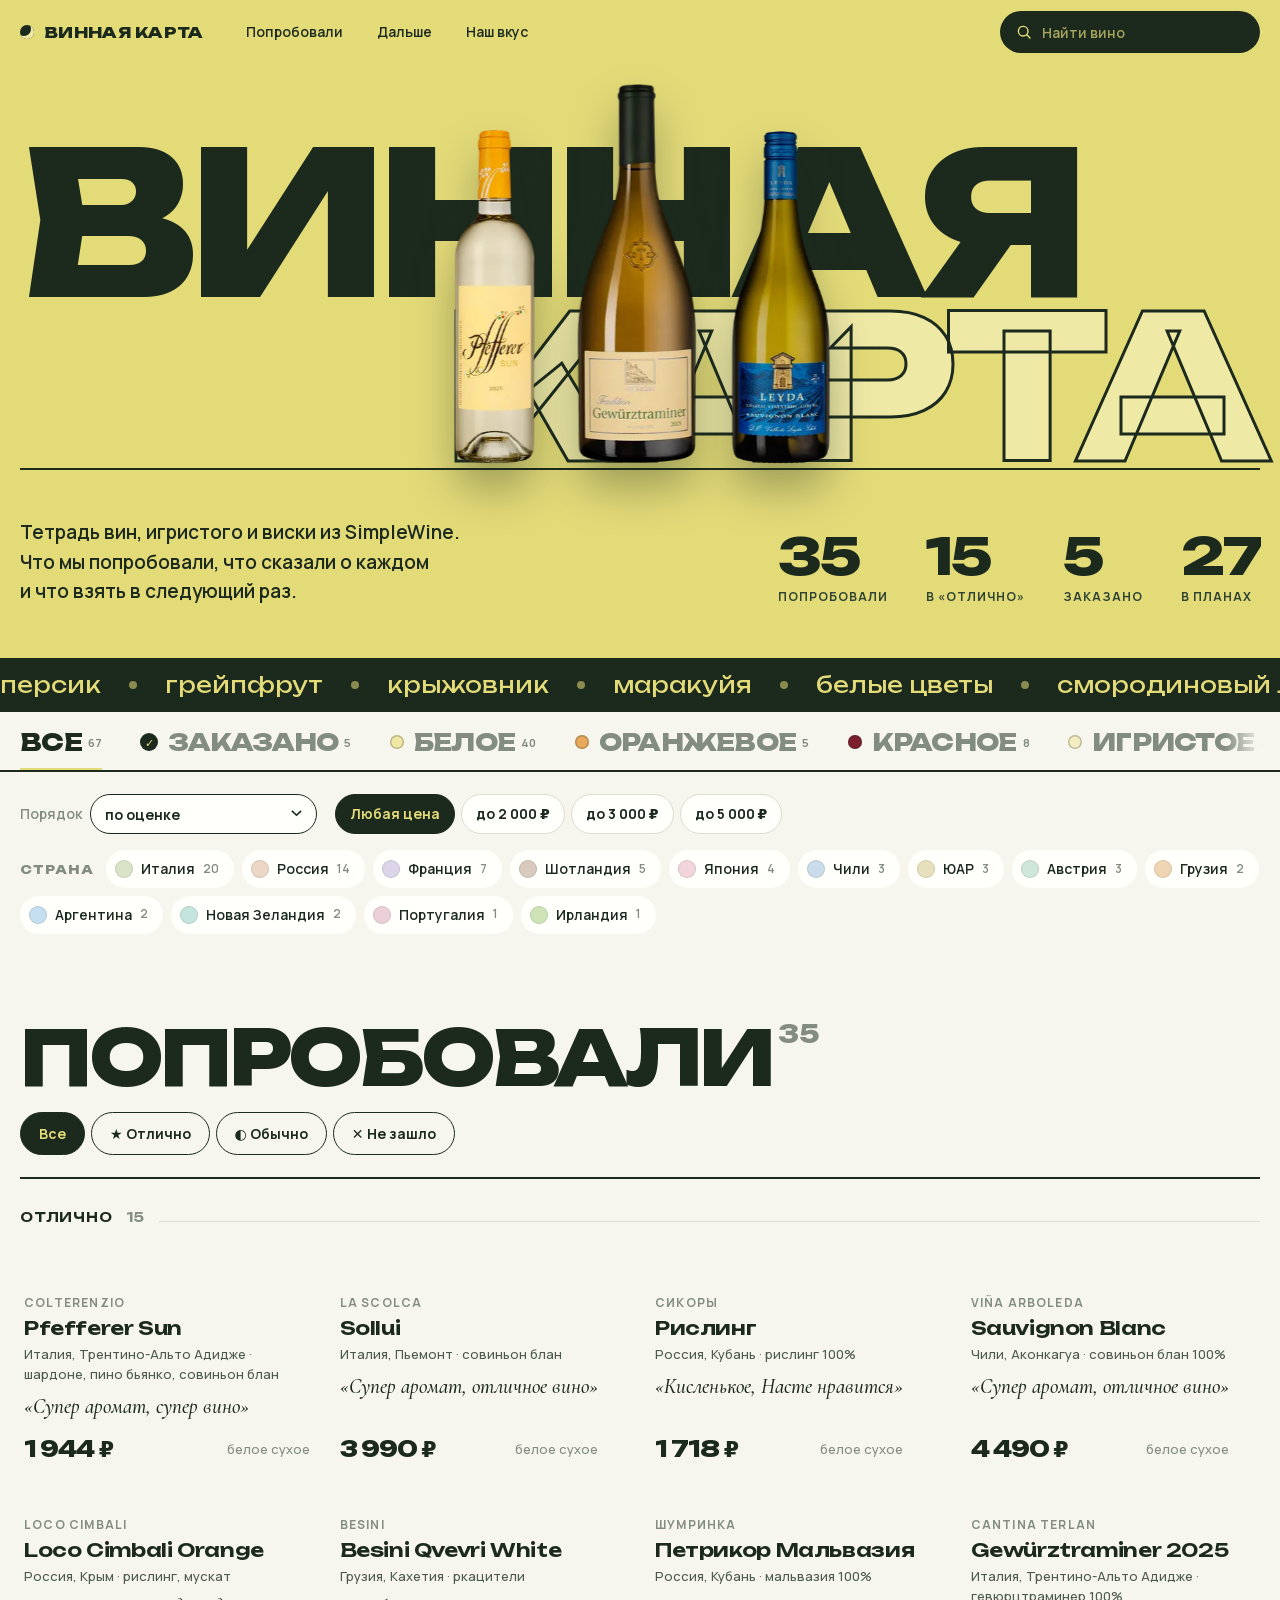
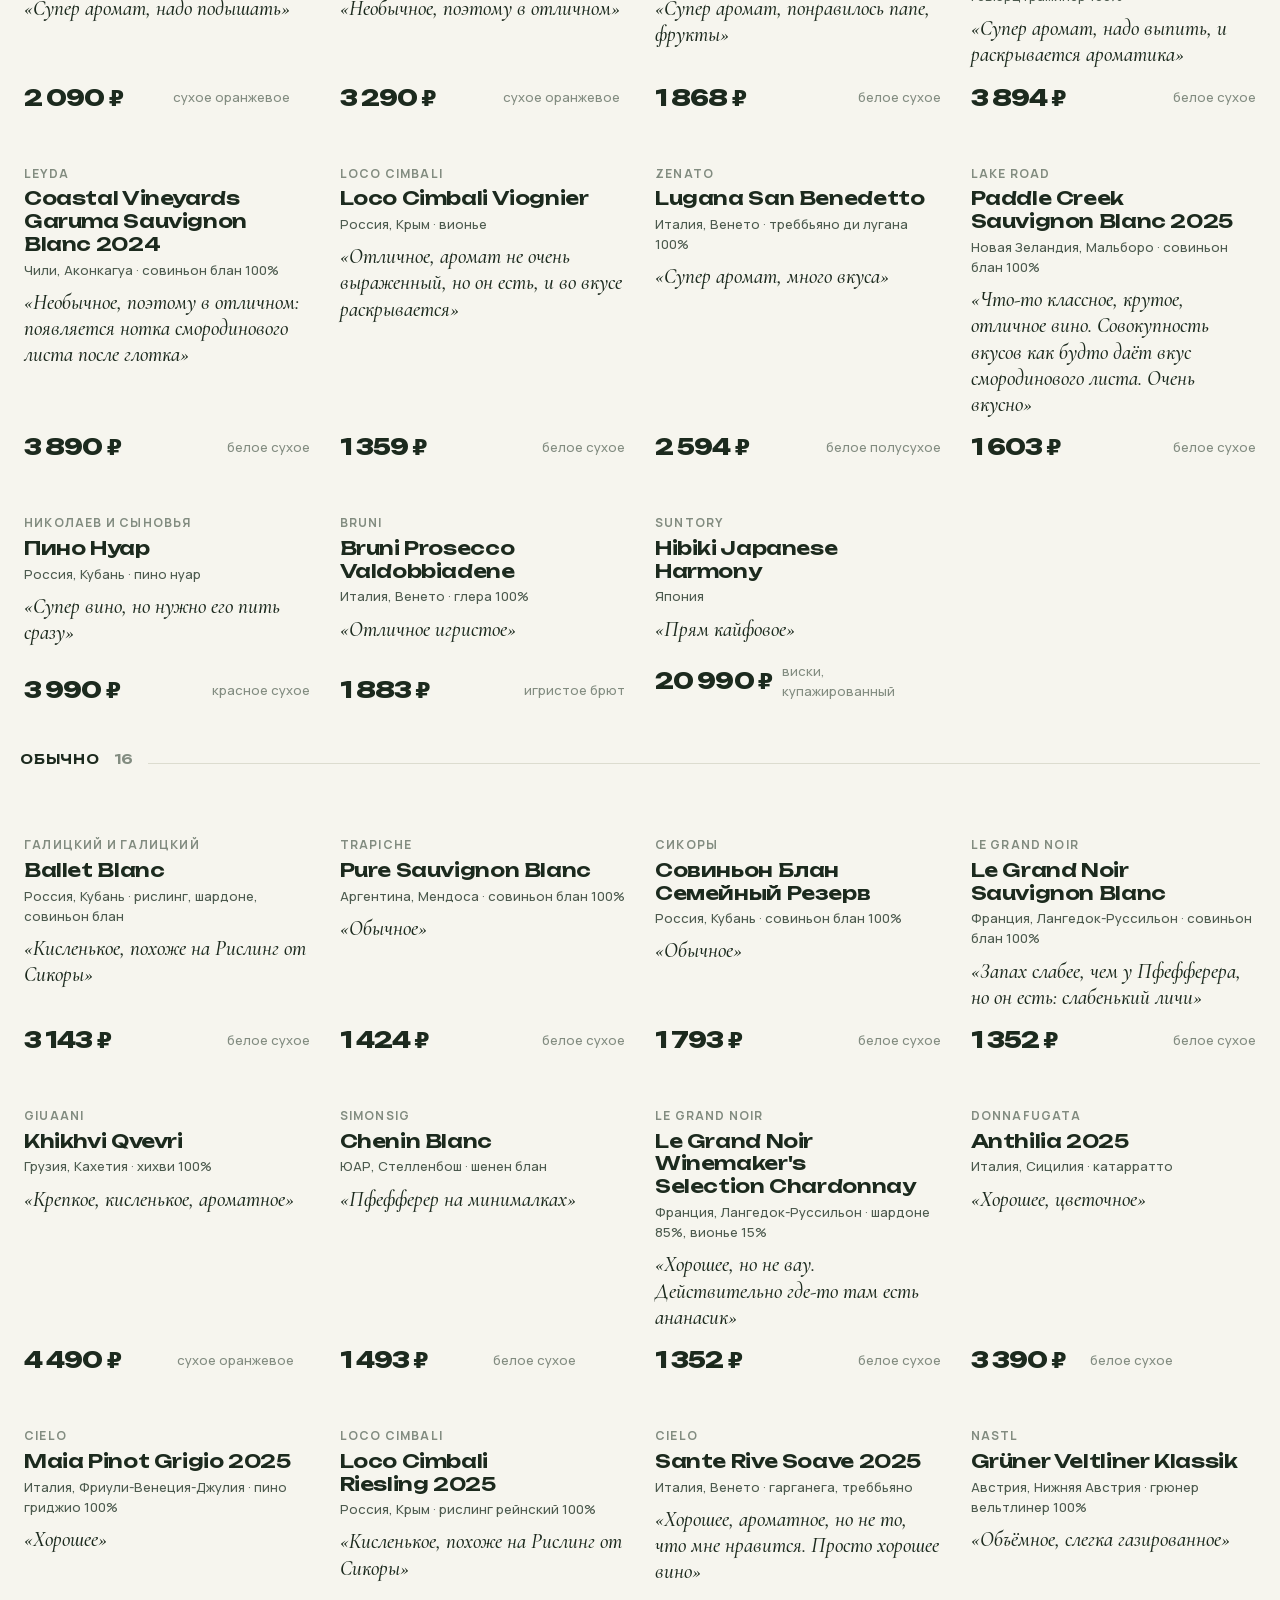
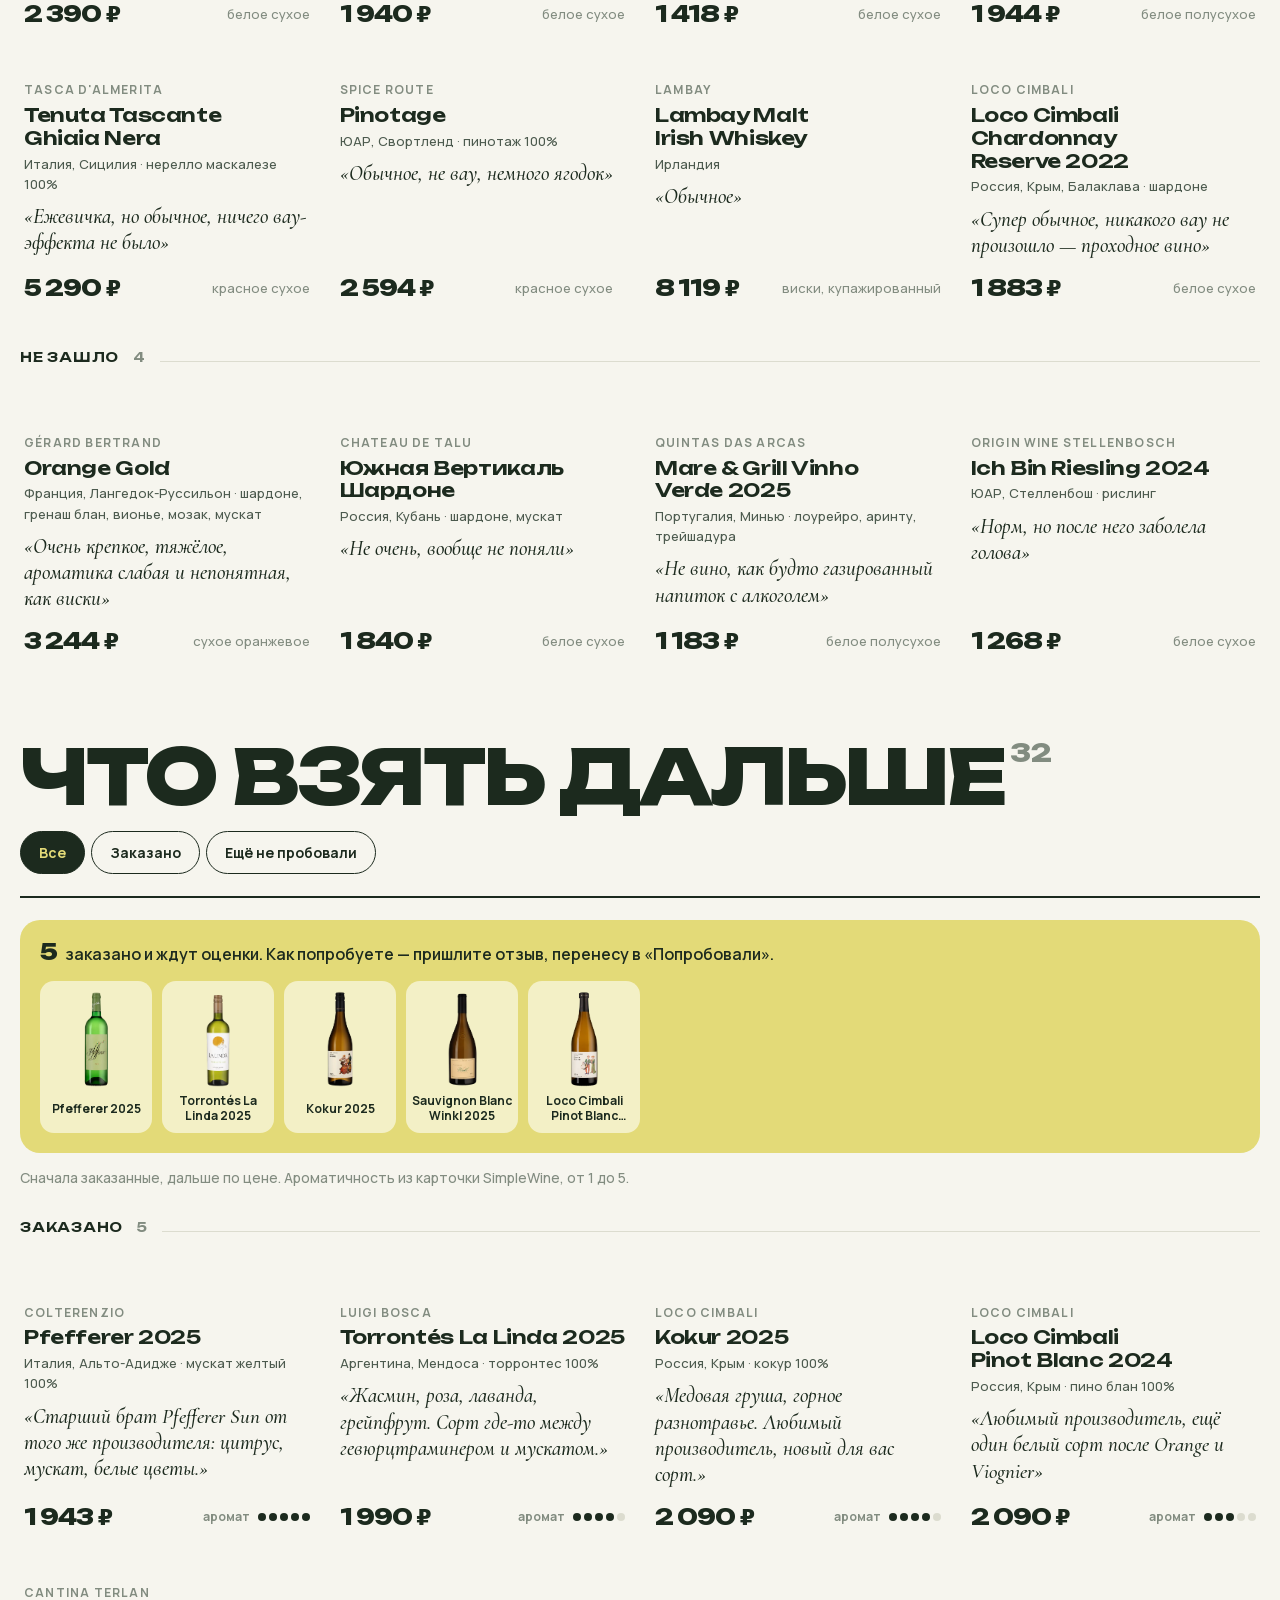
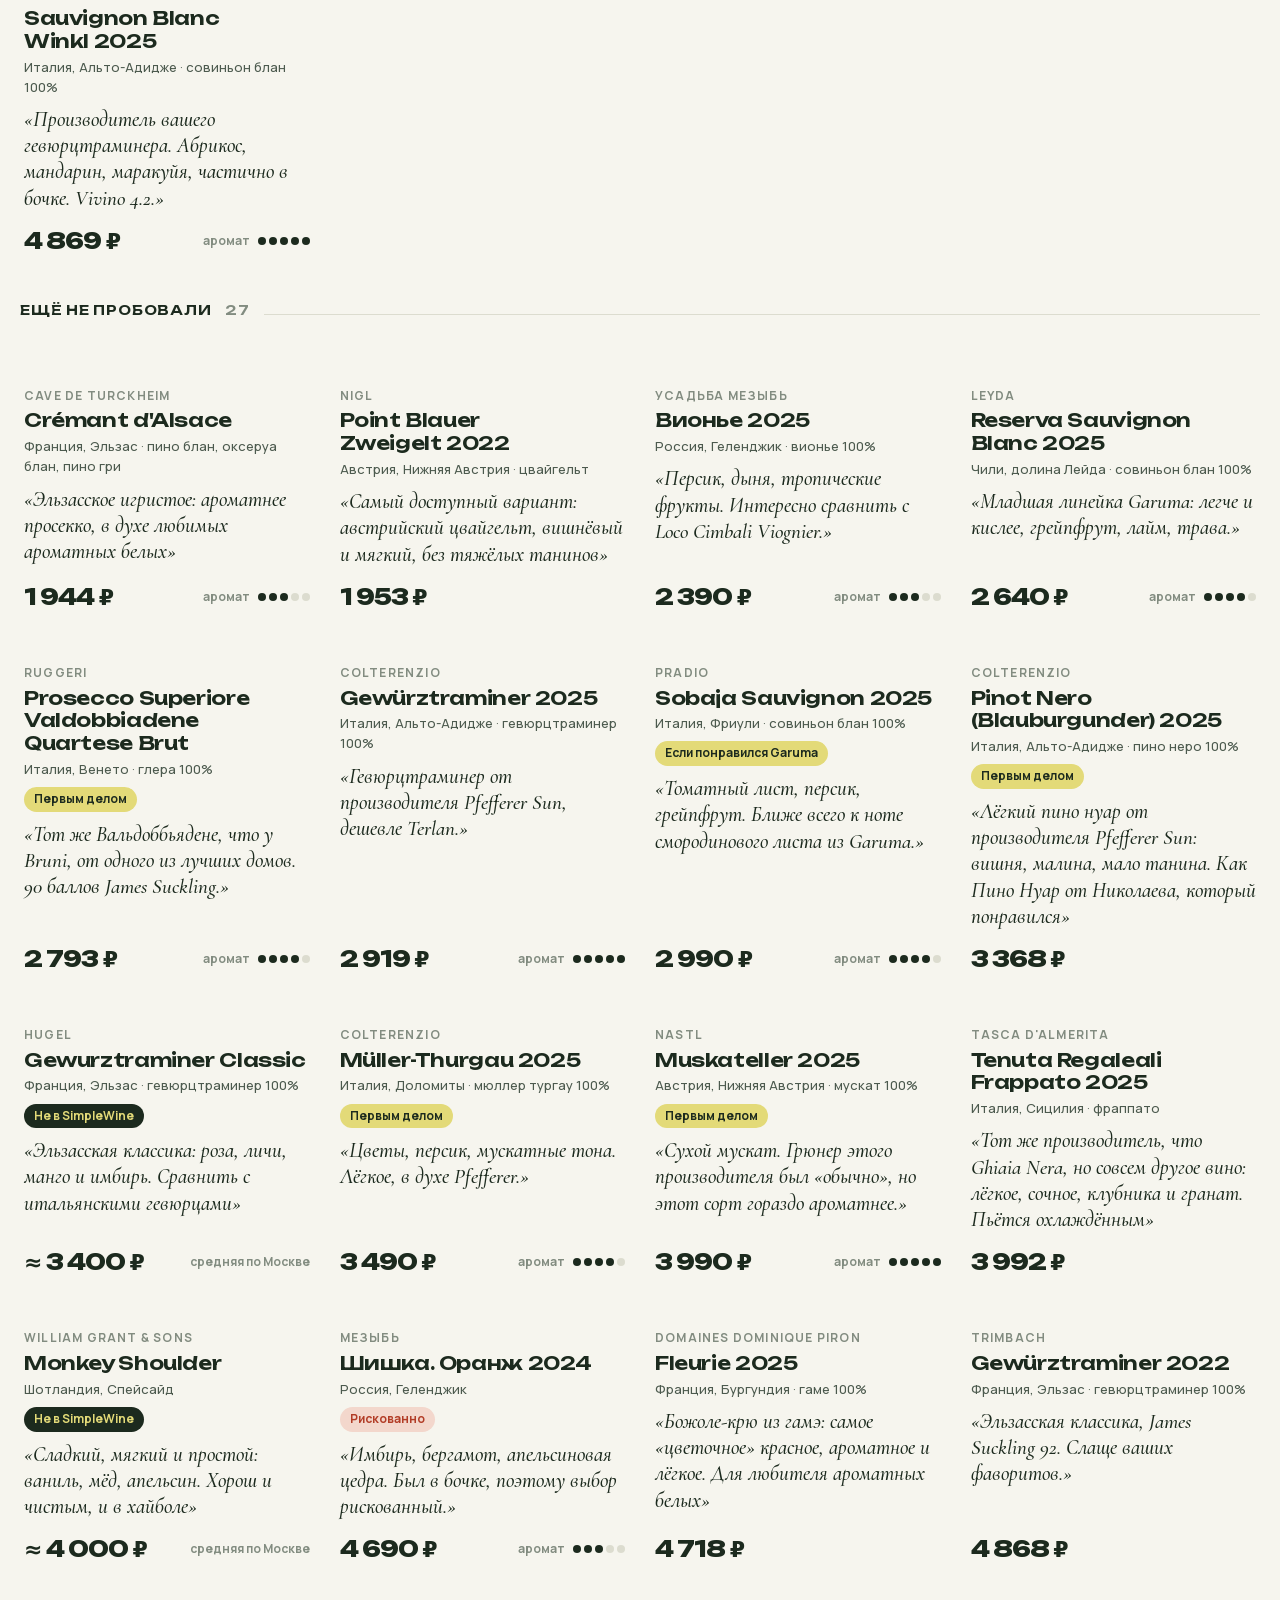
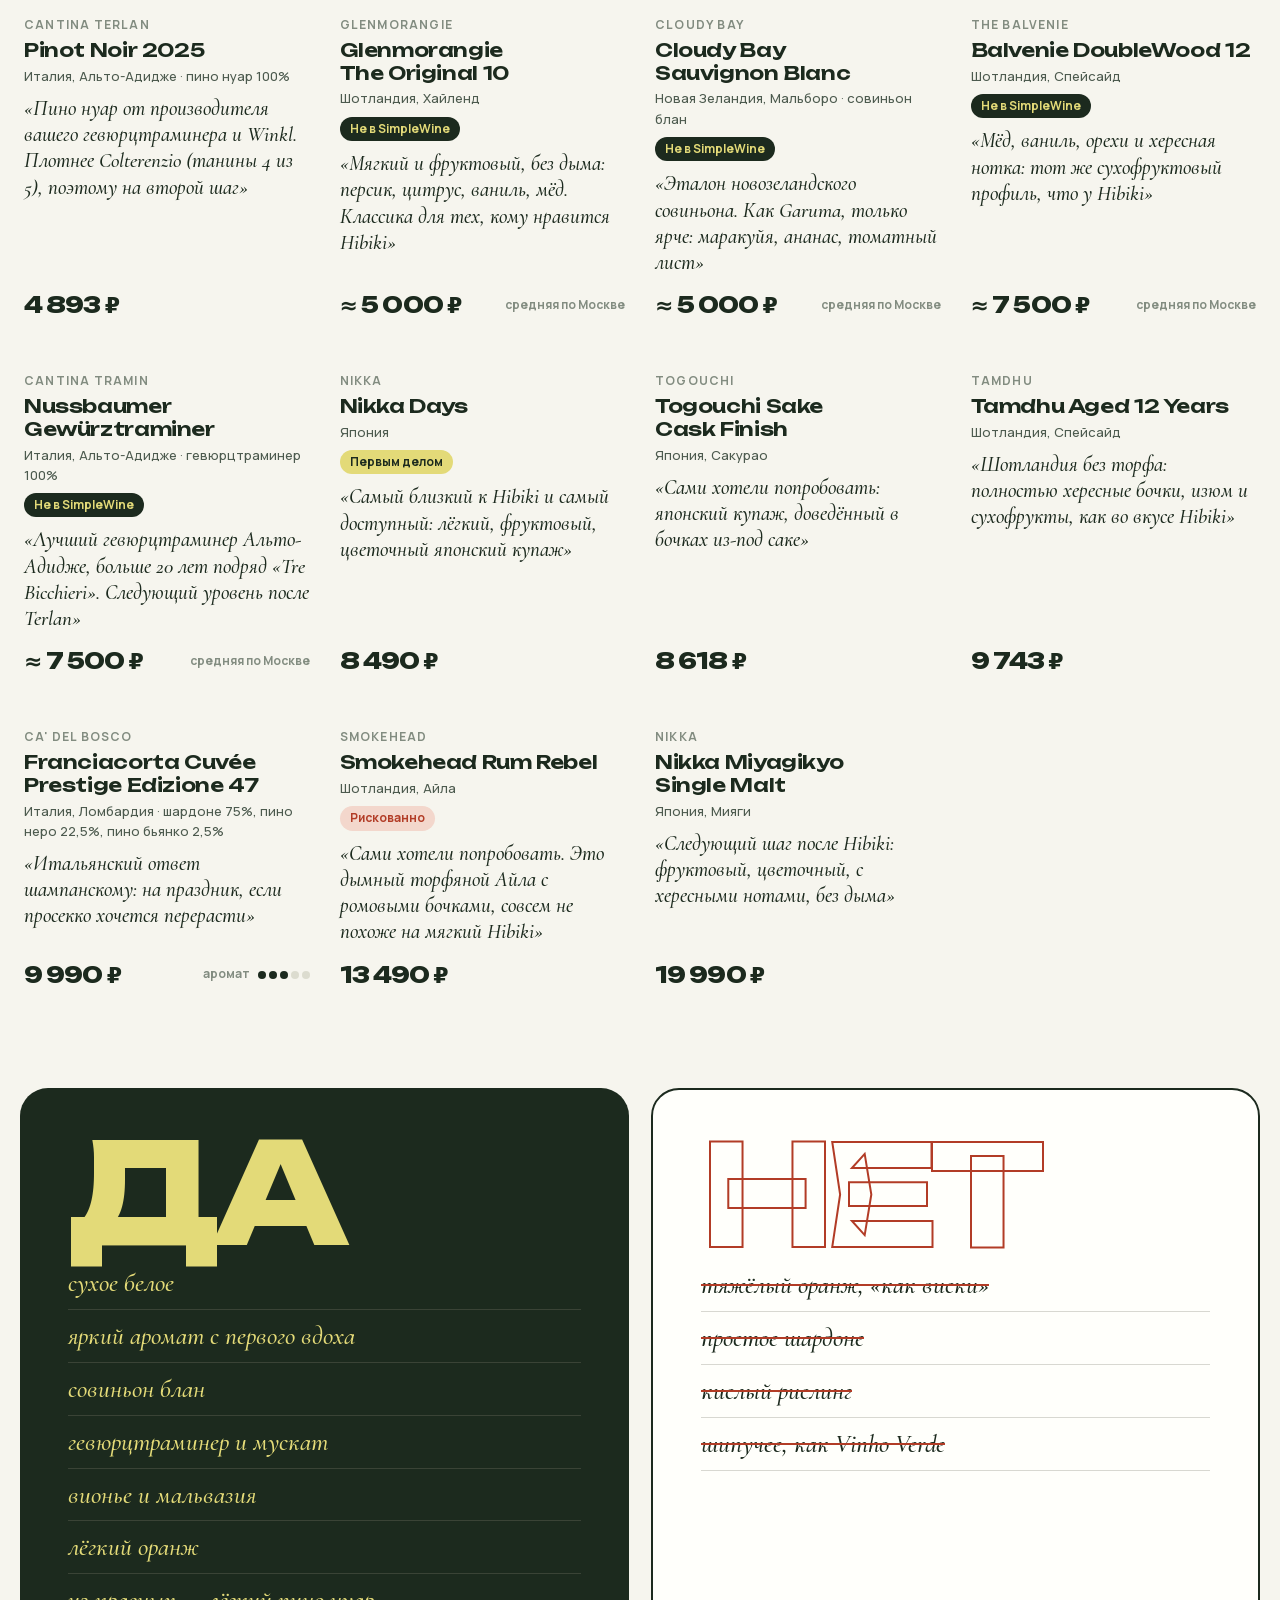
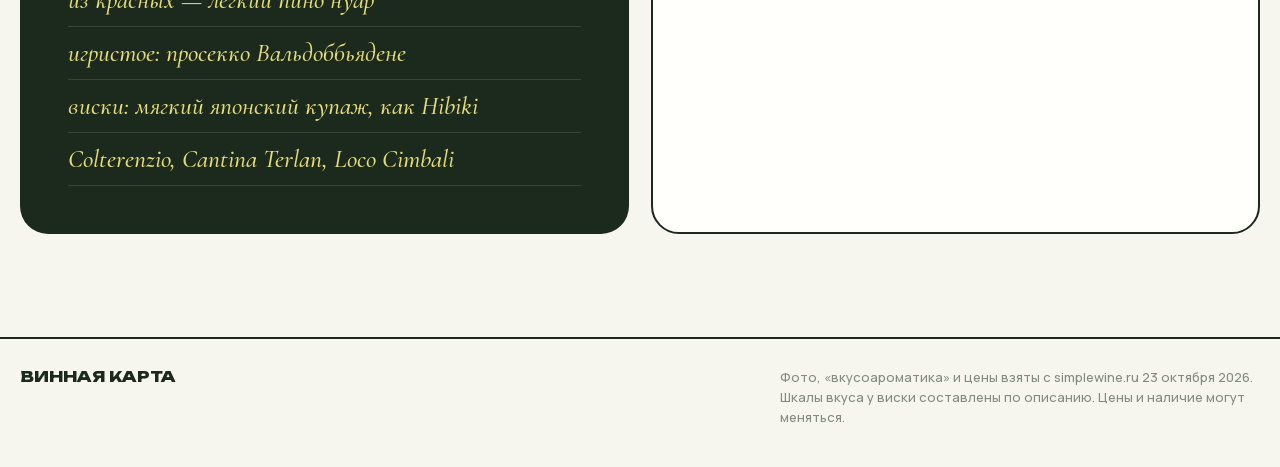
==== commit 5a3825c1: "Шрифты на самом сайте вместо Google Fonts: на айфоне с VPN страница могла висеть белой Co-Authored-B" ====
--- a/index.html
+++ b/index.html
@@ -15,9 +15,7 @@
 <meta name="mobile-web-app-capable" content="yes">
 <meta name="apple-mobile-web-app-title" content="Винная карта">
 <meta name="apple-mobile-web-app-status-bar-style" content="default">
-<link rel="preconnect" href="https://fonts.googleapis.com">
-<link rel="preconnect" href="https://fonts.gstatic.com" crossorigin>
-<link rel="stylesheet" href="https://fonts.googleapis.com/css2?family=Unbounded:wght@400;600;800&family=Manrope:wght@400;500;600;700&family=Cormorant+Garamond:ital,wght@1,500;1,600&display=swap">
+<link rel="stylesheet" href="assets/fonts.css">
 <link rel="stylesheet" href="assets/style.css">
 </head>
 <body>
--- a/assets/fonts.css
+++ b/assets/fonts.css
@@ -0,0 +1,145 @@
+/* Шрифты лежат на самом сайте: без Google Fonts страница не ждёт внешний сервер (на айфоне с VPN был белый экран) */
+@font-face {
+  font-family: 'Cormorant Garamond';
+  font-style: italic;
+  font-weight: 500;
+  font-display: swap;
+  src: url(../fonts/cormorant-cyrillic-0.woff2) format('woff2');
+  unicode-range: U+0301, U+0400-045F, U+0490-0491, U+04B0-04B1, U+2116;
+}
+@font-face {
+  font-family: 'Cormorant Garamond';
+  font-style: italic;
+  font-weight: 500;
+  font-display: swap;
+  src: url(../fonts/cormorant-latin-1.woff2) format('woff2');
+  unicode-range: U+0000-00FF, U+0131, U+0152-0153, U+02BB-02BC, U+02C6, U+02DA, U+02DC, U+0304, U+0308, U+0329, U+2000-206F, U+20AC, U+2122, U+2191, U+2193, U+2212, U+2215, U+FEFF, U+FFFD;
+}
+@font-face {
+  font-family: 'Cormorant Garamond';
+  font-style: italic;
+  font-weight: 600;
+  font-display: swap;
+  src: url(../fonts/cormorant-cyrillic-0.woff2) format('woff2');
+  unicode-range: U+0301, U+0400-045F, U+0490-0491, U+04B0-04B1, U+2116;
+}
+@font-face {
+  font-family: 'Cormorant Garamond';
+  font-style: italic;
+  font-weight: 600;
+  font-display: swap;
+  src: url(../fonts/cormorant-latin-1.woff2) format('woff2');
+  unicode-range: U+0000-00FF, U+0131, U+0152-0153, U+02BB-02BC, U+02C6, U+02DA, U+02DC, U+0304, U+0308, U+0329, U+2000-206F, U+20AC, U+2122, U+2191, U+2193, U+2212, U+2215, U+FEFF, U+FFFD;
+}
+@font-face {
+  font-family: 'Manrope';
+  font-style: normal;
+  font-weight: 400;
+  font-display: swap;
+  src: url(../fonts/manrope-cyrillic-2.woff2) format('woff2');
+  unicode-range: U+0301, U+0400-045F, U+0490-0491, U+04B0-04B1, U+2116;
+}
+@font-face {
+  font-family: 'Manrope';
+  font-style: normal;
+  font-weight: 400;
+  font-display: swap;
+  src: url(../fonts/manrope-latin-3.woff2) format('woff2');
+  unicode-range: U+0000-00FF, U+0131, U+0152-0153, U+02BB-02BC, U+02C6, U+02DA, U+02DC, U+0304, U+0308, U+0329, U+2000-206F, U+20AC, U+2122, U+2191, U+2193, U+2212, U+2215, U+FEFF, U+FFFD;
+}
+@font-face {
+  font-family: 'Manrope';
+  font-style: normal;
+  font-weight: 500;
+  font-display: swap;
+  src: url(../fonts/manrope-cyrillic-2.woff2) format('woff2');
+  unicode-range: U+0301, U+0400-045F, U+0490-0491, U+04B0-04B1, U+2116;
+}
+@font-face {
+  font-family: 'Manrope';
+  font-style: normal;
+  font-weight: 500;
+  font-display: swap;
+  src: url(../fonts/manrope-latin-3.woff2) format('woff2');
+  unicode-range: U+0000-00FF, U+0131, U+0152-0153, U+02BB-02BC, U+02C6, U+02DA, U+02DC, U+0304, U+0308, U+0329, U+2000-206F, U+20AC, U+2122, U+2191, U+2193, U+2212, U+2215, U+FEFF, U+FFFD;
+}
+@font-face {
+  font-family: 'Manrope';
+  font-style: normal;
+  font-weight: 600;
+  font-display: swap;
+  src: url(../fonts/manrope-cyrillic-2.woff2) format('woff2');
+  unicode-range: U+0301, U+0400-045F, U+0490-0491, U+04B0-04B1, U+2116;
+}
+@font-face {
+  font-family: 'Manrope';
+  font-style: normal;
+  font-weight: 600;
+  font-display: swap;
+  src: url(../fonts/manrope-latin-3.woff2) format('woff2');
+  unicode-range: U+0000-00FF, U+0131, U+0152-0153, U+02BB-02BC, U+02C6, U+02DA, U+02DC, U+0304, U+0308, U+0329, U+2000-206F, U+20AC, U+2122, U+2191, U+2193, U+2212, U+2215, U+FEFF, U+FFFD;
+}
+@font-face {
+  font-family: 'Manrope';
+  font-style: normal;
+  font-weight: 700;
+  font-display: swap;
+  src: url(../fonts/manrope-cyrillic-2.woff2) format('woff2');
+  unicode-range: U+0301, U+0400-045F, U+0490-0491, U+04B0-04B1, U+2116;
+}
+@font-face {
+  font-family: 'Manrope';
+  font-style: normal;
+  font-weight: 700;
+  font-display: swap;
+  src: url(../fonts/manrope-latin-3.woff2) format('woff2');
+  unicode-range: U+0000-00FF, U+0131, U+0152-0153, U+02BB-02BC, U+02C6, U+02DA, U+02DC, U+0304, U+0308, U+0329, U+2000-206F, U+20AC, U+2122, U+2191, U+2193, U+2212, U+2215, U+FEFF, U+FFFD;
+}
+@font-face {
+  font-family: 'Unbounded';
+  font-style: normal;
+  font-weight: 400;
+  font-display: swap;
+  src: url(../fonts/unbounded-cyrillic-4.woff2) format('woff2');
+  unicode-range: U+0301, U+0400-045F, U+0490-0491, U+04B0-04B1, U+2116;
+}
+@font-face {
+  font-family: 'Unbounded';
+  font-style: normal;
+  font-weight: 400;
+  font-display: swap;
+  src: url(../fonts/unbounded-latin-5.woff2) format('woff2');
+  unicode-range: U+0000-00FF, U+0131, U+0152-0153, U+02BB-02BC, U+02C6, U+02DA, U+02DC, U+0304, U+0308, U+0329, U+2000-206F, U+20AC, U+2122, U+2191, U+2193, U+2212, U+2215, U+FEFF, U+FFFD;
+}
+@font-face {
+  font-family: 'Unbounded';
+  font-style: normal;
+  font-weight: 600;
+  font-display: swap;
+  src: url(../fonts/unbounded-cyrillic-4.woff2) format('woff2');
+  unicode-range: U+0301, U+0400-045F, U+0490-0491, U+04B0-04B1, U+2116;
+}
+@font-face {
+  font-family: 'Unbounded';
+  font-style: normal;
+  font-weight: 600;
+  font-display: swap;
+  src: url(../fonts/unbounded-latin-5.woff2) format('woff2');
+  unicode-range: U+0000-00FF, U+0131, U+0152-0153, U+02BB-02BC, U+02C6, U+02DA, U+02DC, U+0304, U+0308, U+0329, U+2000-206F, U+20AC, U+2122, U+2191, U+2193, U+2212, U+2215, U+FEFF, U+FFFD;
+}
+@font-face {
+  font-family: 'Unbounded';
+  font-style: normal;
+  font-weight: 800;
+  font-display: swap;
+  src: url(../fonts/unbounded-cyrillic-4.woff2) format('woff2');
+  unicode-range: U+0301, U+0400-045F, U+0490-0491, U+04B0-04B1, U+2116;
+}
+@font-face {
+  font-family: 'Unbounded';
+  font-style: normal;
+  font-weight: 800;
+  font-display: swap;
+  src: url(../fonts/unbounded-latin-5.woff2) format('woff2');
+  unicode-range: U+0000-00FF, U+0131, U+0152-0153, U+02BB-02BC, U+02C6, U+02DA, U+02DC, U+0304, U+0308, U+0329, U+2000-206F, U+20AC, U+2122, U+2191, U+2193, U+2212, U+2215, U+FEFF, U+FFFD;
+}
